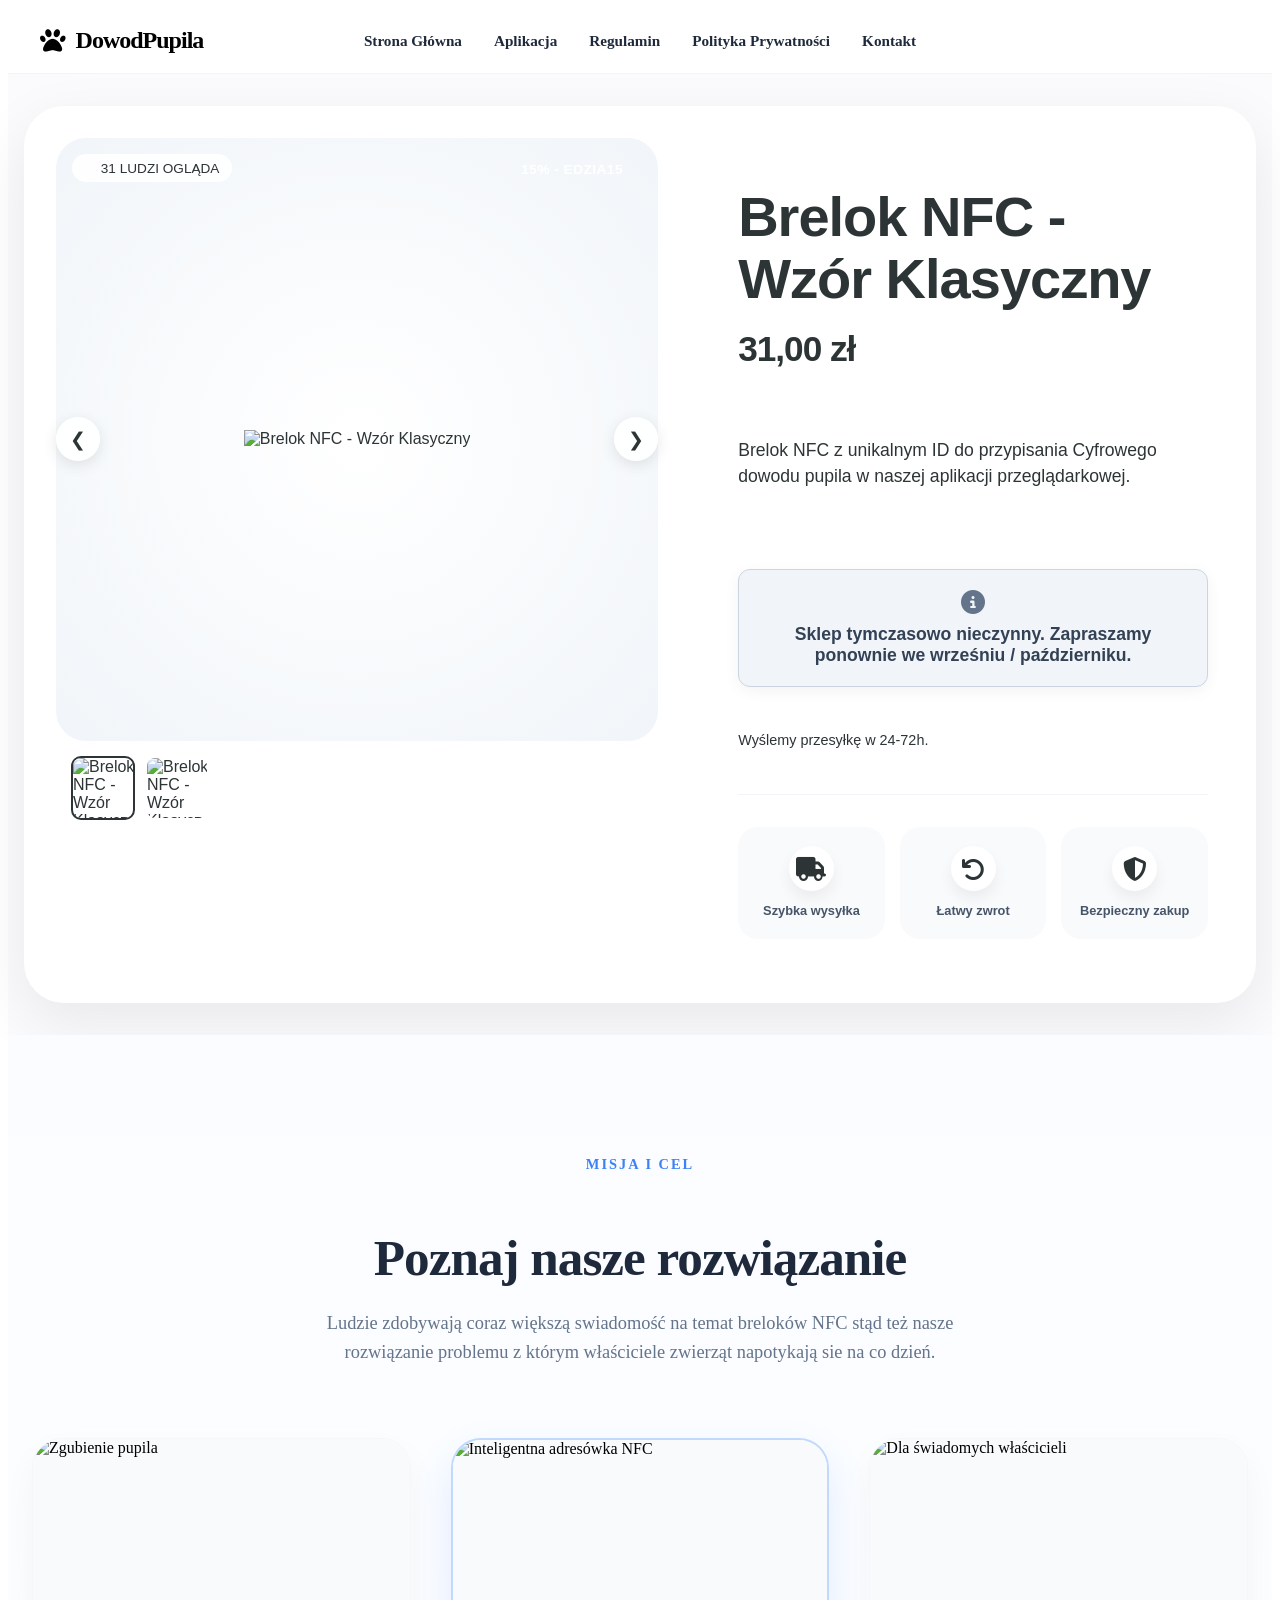
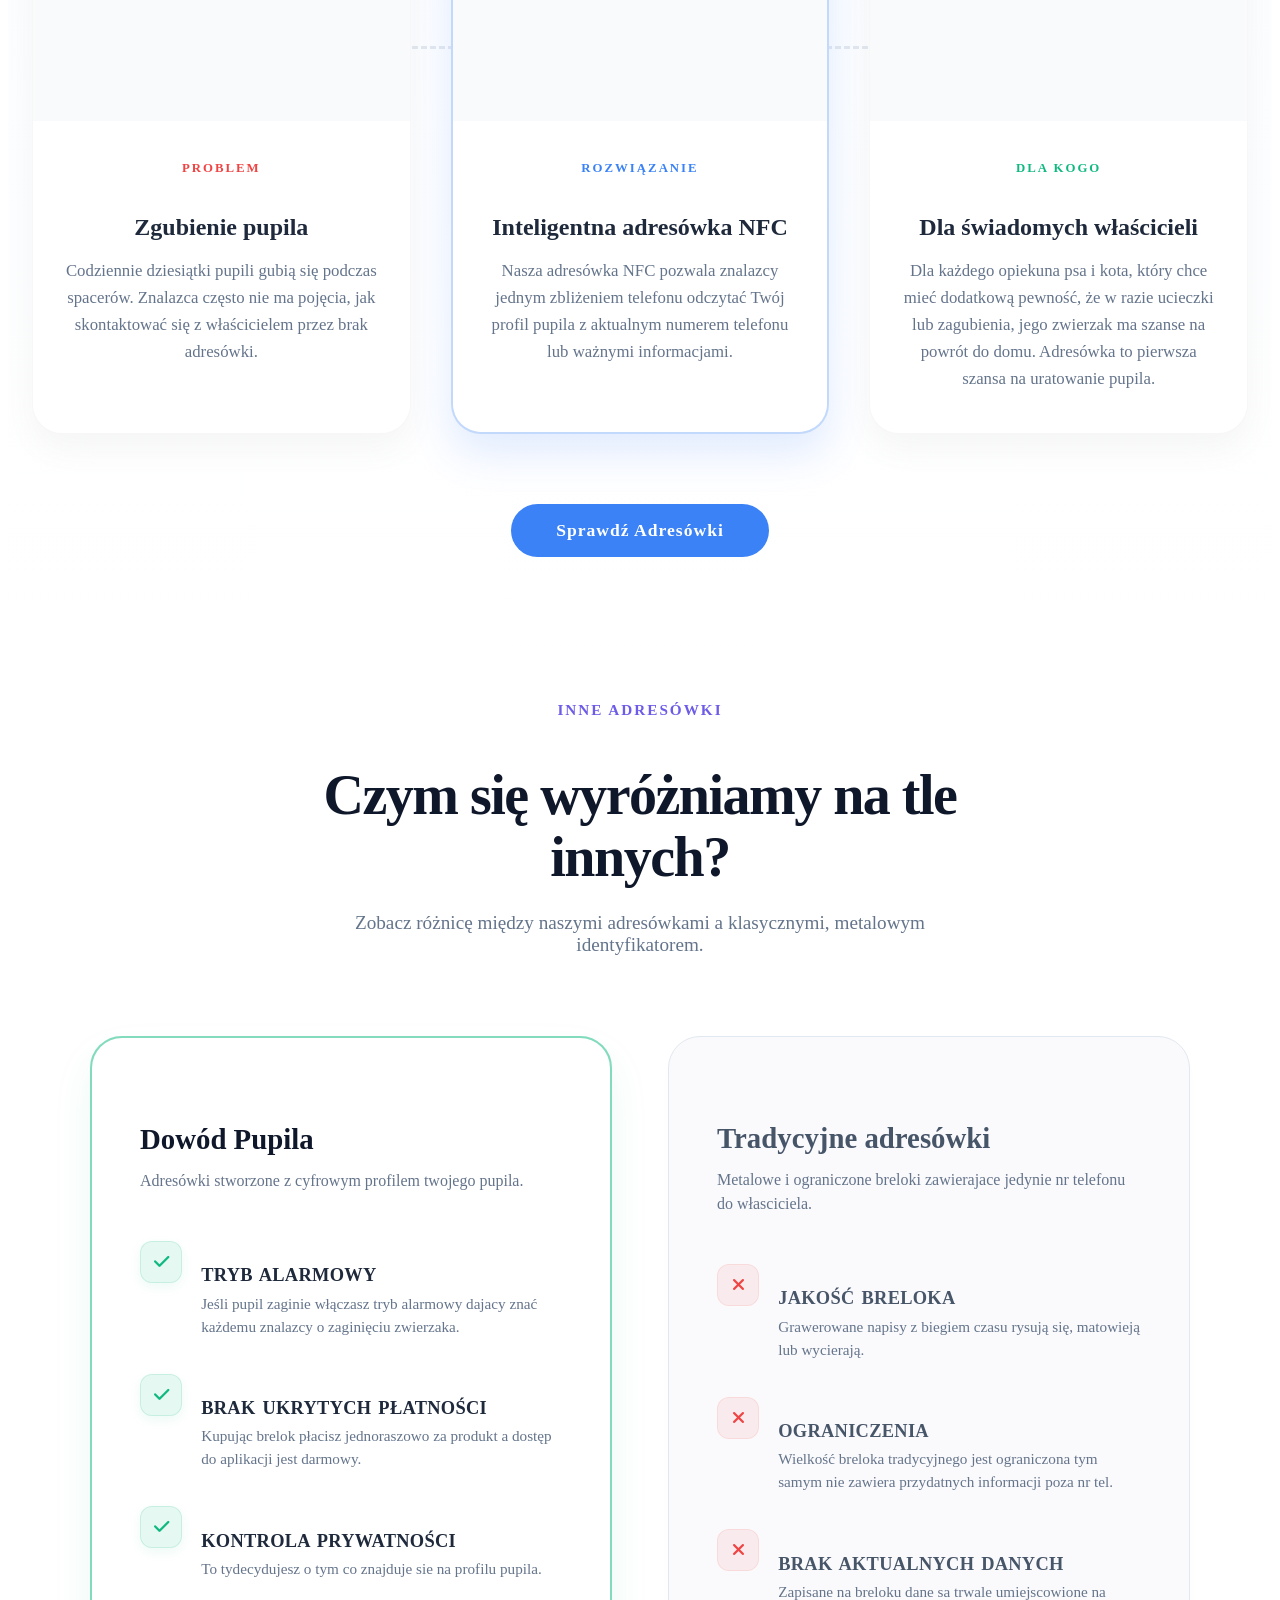
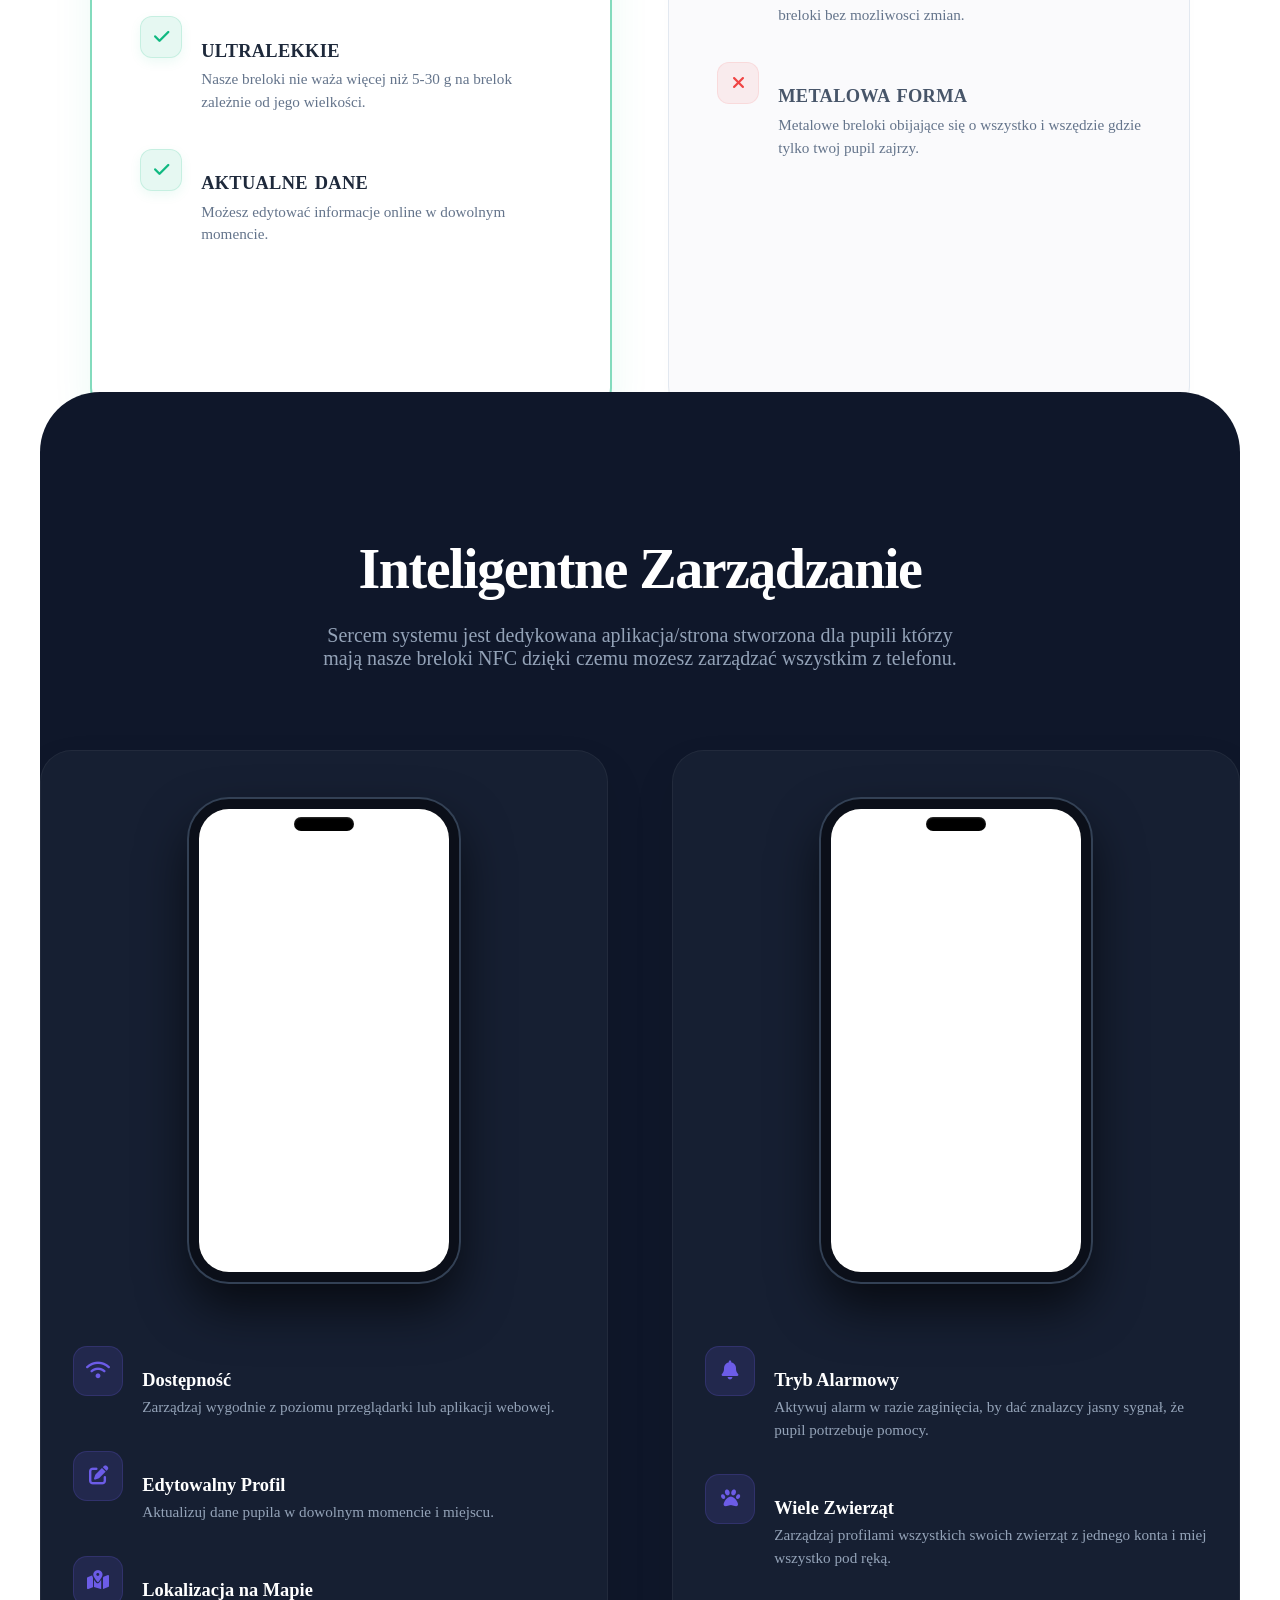
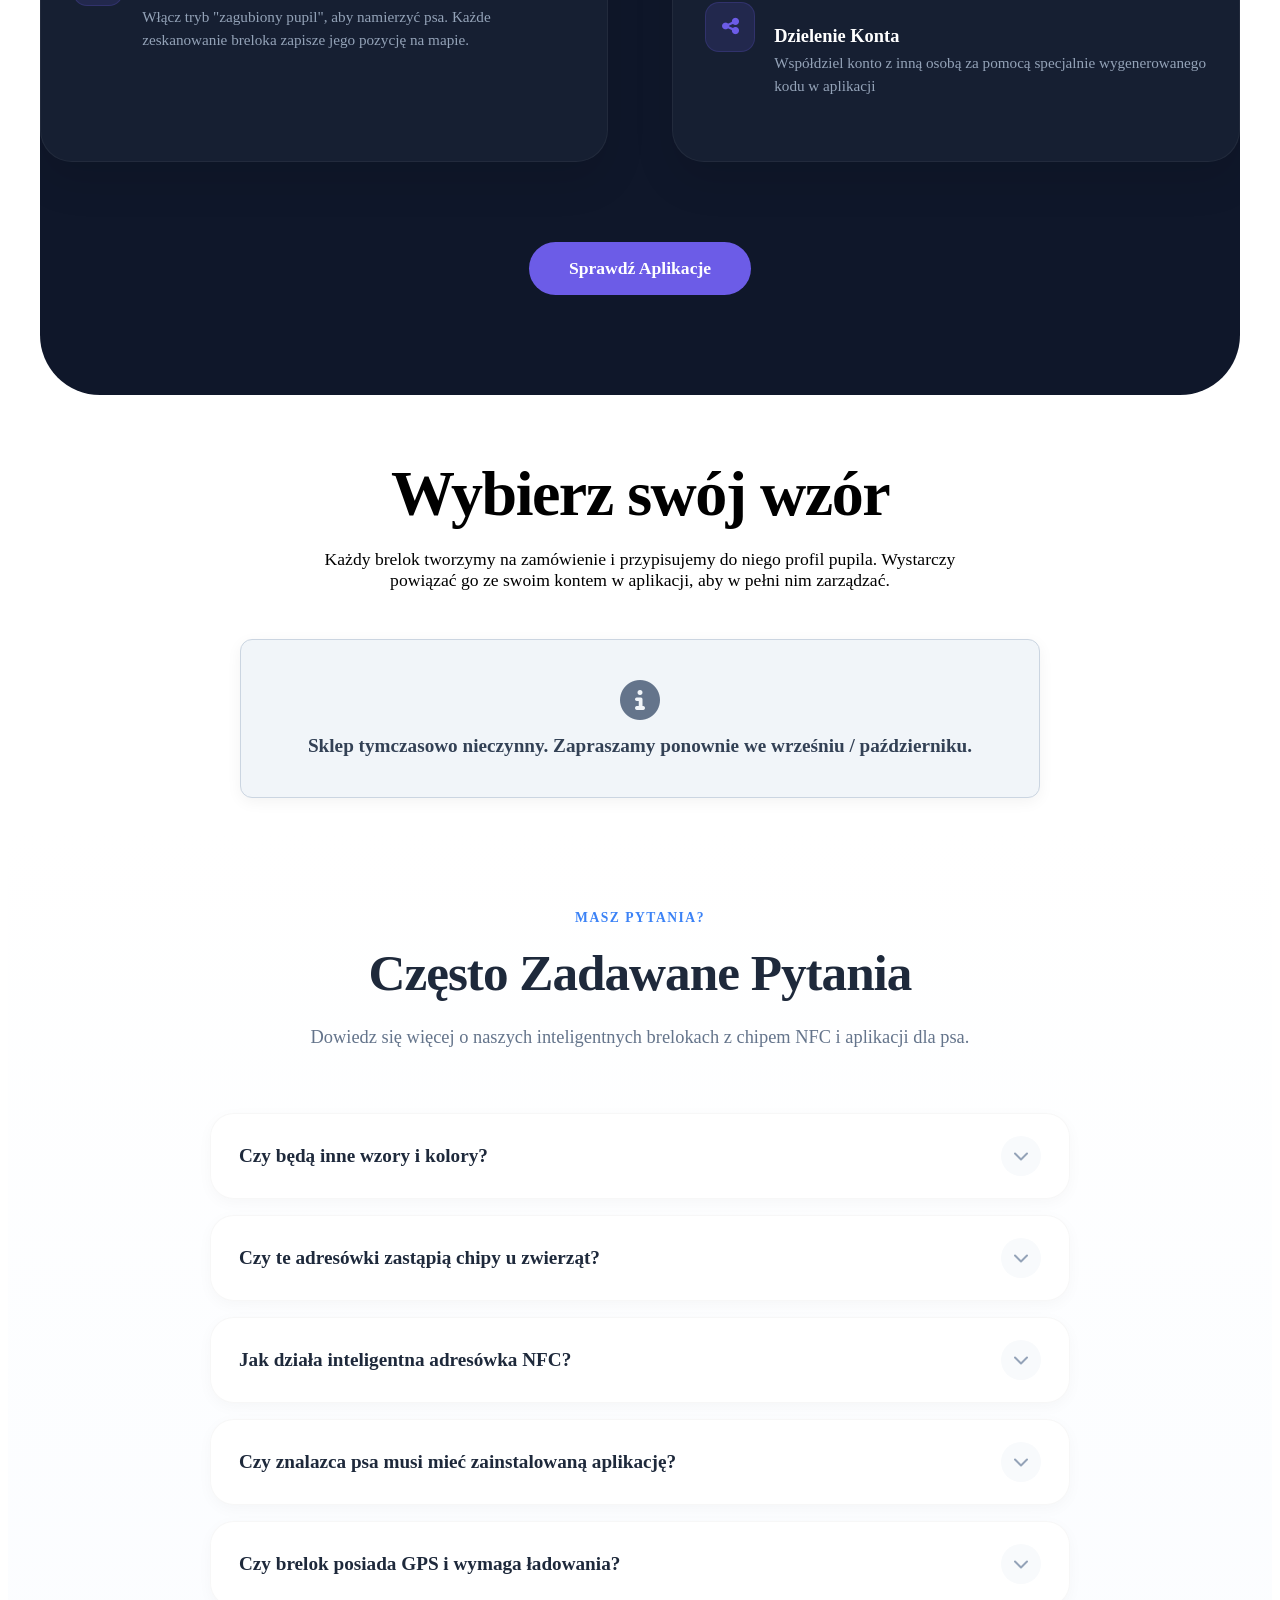
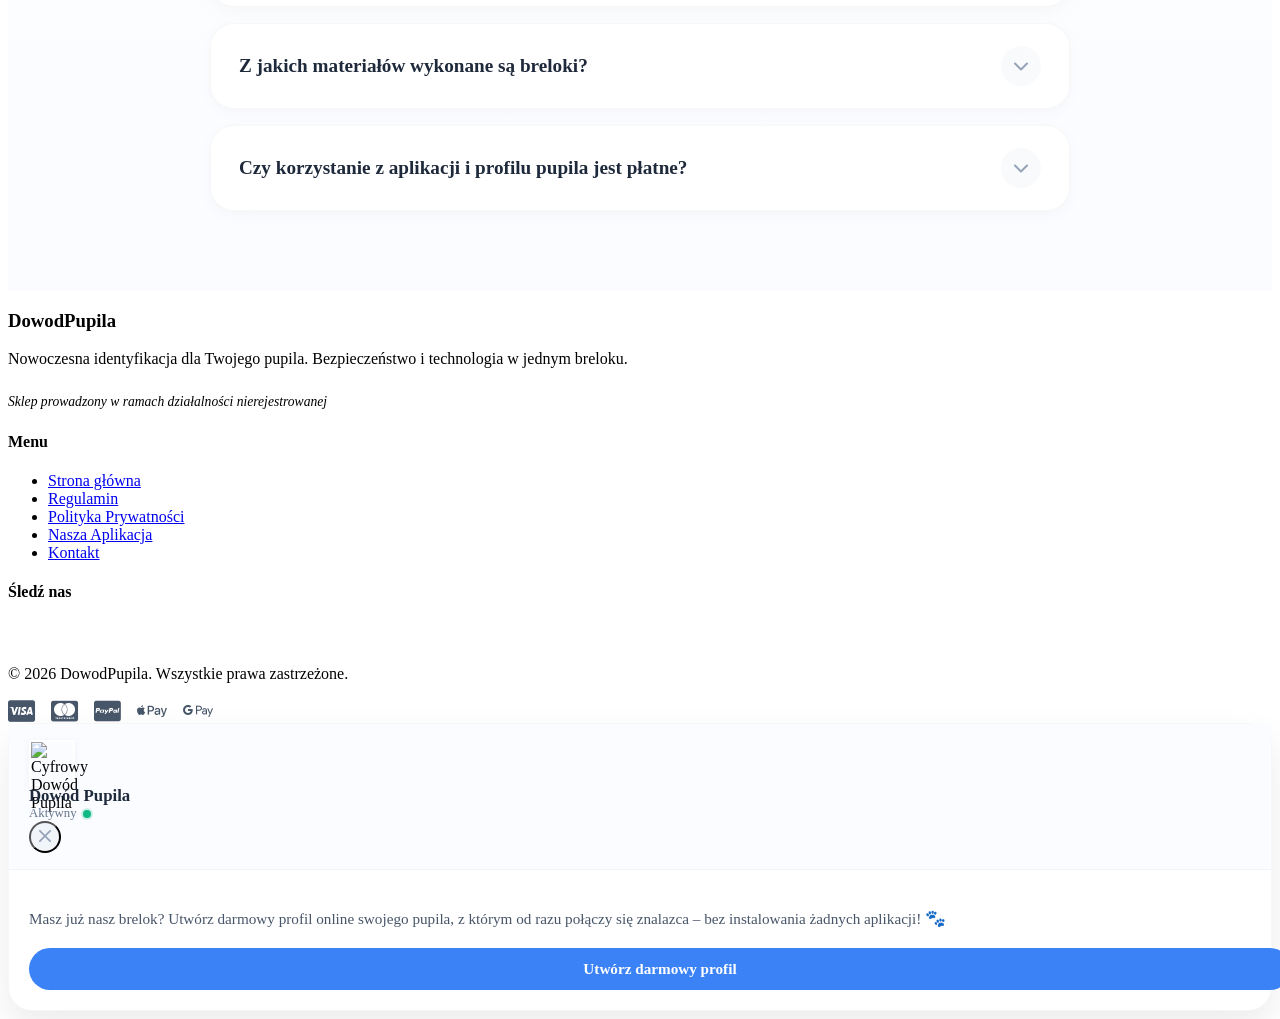
==== index.html @ c5ef9045 "Add files via upload" ====
<!DOCTYPE html><html lang="pl"><head>
  <meta name="google-site-verification" content="Nue-fjJjQouyJOhIjv06wYJfDKJEzt-l1JBw5HFDBSI">
	<!-- Added by AVADA SEO Suite -->
	<!-- meta basic type product -->

	<!-- /Added by AVADA SEO Suite -->
    <meta charset="utf-8">
    <meta name="viewport" content="width=device-width,initial-scale=1">
    <script>window.performance && window.performance.mark && window.performance.mark('shopify.content_for_header.start');</script><meta id="shopify-digital-wallet" name="shopify-digital-wallet" content="/105600909644/digital_wallets/dialog">
<meta name="shopify-checkout-api-token" content="5b12102e76914fa2c7943f6a5d0edcfa">
<script async="async" src="/checkouts/internal/preloads.js?locale=pl-PL"></script>
<link rel="preconnect" href="https://shop.app" crossorigin="anonymous">
<script async="async" src="https://shop.app/checkouts/internal/preloads.js?locale=pl-PL&amp;shop_id=105600909644" crossorigin="anonymous"></script>
<script id="apple-pay-shop-capabilities" type="application/json">{"shopId":105600909644,"countryCode":"PL","currencyCode":"PLN","merchantCapabilities":["supports3DS"],"merchantId":"gid:\/\/shopify\/Shop\/105600909644","merchantName":"dowodpupila","requiredBillingContactFields":["postalAddress","email"],"requiredShippingContactFields":["postalAddress","email"],"shippingType":"shipping","supportedNetworks":["visa","masterCard","amex"],"total":{"type":"pending","label":"dowodpupila","amount":"1.00"},"shopifyPaymentsEnabled":true,"supportsSubscriptions":true}</script>

<script>var Shopify = Shopify || {};
Shopify.shop = "06jdqj-s3.myshopify.com";
Shopify.locale = "pl";
Shopify.currency = {"active":"PLN","rate":"1.0"};
Shopify.country = "PL";
Shopify.theme = {"name":"Udoskonalona wersja strony dowod pupila","id":199791247692,"schema_name":"Cyfrowy Dowod Pupila","schema_version":"1.0.0","theme_store_id":null,"role":"main"};
Shopify.theme.handle = "null";
Shopify.theme.style = {"id":null,"handle":null};
Shopify.cdnHost = "dowodpupila.pl/cdn";
Shopify.routes = Shopify.routes || {};
Shopify.routes.root = "/";
Shopify.shopJsCdnBaseUrl = "https://cdn.shopify.com/shopifycloud/shop-js";
Shopify.SignInWithShop = Shopify.SignInWithShop || {};
Shopify.SignInWithShop.User = Shopify.SignInWithShop.User || {};
Shopify.SignInWithShop.User.recognized = false;</script>
<script type="module">!function(o){(o.Shopify=o.Shopify||{}).modules=!0}(window);</script>
<script>!function(o){function n(){var o=[];function n(){o.push(Array.prototype.slice.apply(arguments))}return n.q=o,n}var t=o.Shopify=o.Shopify||{};t.loadFeatures=n(),t.autoloadFeatures=n()}(window);</script>
<script>
  window.ShopifyPay = window.ShopifyPay || {};
  window.ShopifyPay.apiHost = "shop.app\/pay";
  window.ShopifyPay.redirectState = null;
</script>
<script>
  window.Shopify = window.Shopify || {};
  window.Shopify.SignInWithShop = window.Shopify.SignInWithShop || {};
  window.Shopify.SignInWithShop.assetMetrics = { sampleRate: 0.01 };
  window.Shopify.SignInWithShop.eligible = true;
</script>
<script id="shop-js-analytics" type="application/json">{"pageType":"index"}</script>
<script defer="defer" async="" type="module" src="//dowodpupila.pl/cdn/shopifycloud/shop-js/modules/v2/loader.init-shop-cart-sync.pl.esm.js"></script>
<script type="module">
  await import("//dowodpupila.pl/cdn/shopifycloud/shop-js/modules/v2/loader.init-shop-cart-sync.pl.esm.js");

  window.Shopify.SignInWithShop?.initShopCartSync?.({"fedCMEnabled":true,"windoidEnabled":true,"transferSessionEnabled":true});

</script>
<script>
  window.Shopify = window.Shopify || {};
  if (!window.Shopify.featureAssets) window.Shopify.featureAssets = {};
  window.Shopify.featureAssets['shop-js'] = {"shop-toast-manager":["modules/v2/loader.shop-toast-manager.pl.esm.js"],"shop-button":["modules/v2/loader.shop-button.pl.esm.js"],"shop-cash-offers":["modules/v2/loader.shop-cash-offers.pl.esm.js"],"listener":["modules/v2/loader.listener.pl.esm.js"],"shop-login-button":["modules/v2/loader.shop-login-button.pl.esm.js"],"init-windoid":["modules/v2/loader.init-windoid.pl.esm.js"],"avatar":["modules/v2/loader.avatar.pl.esm.js"],"init-fed-cm":["modules/v2/loader.init-fed-cm.pl.esm.js"],"init-shop-user-recognition":["modules/v2/loader.init-shop-user-recognition.pl.esm.js"],"checkout-modal":["modules/v2/loader.checkout-modal.pl.esm.js"],"init-shop-cart-sync":["modules/v2/loader.init-shop-cart-sync.pl.esm.js"],"init-customer-accounts-sign-up":["modules/v2/loader.init-customer-accounts-sign-up.pl.esm.js"],"init-shop-email-lookup-coordinator":["modules/v2/loader.init-shop-email-lookup-coordinator.pl.esm.js"],"init-shop-for-new-customer-accounts":["modules/v2/loader.init-shop-for-new-customer-accounts.pl.esm.js"],"pay-button":["modules/v2/loader.pay-button.pl.esm.js"],"shop-cart-sync":["modules/v2/loader.shop-cart-sync.pl.esm.js"],"shop-login":["modules/v2/loader.shop-login.pl.esm.js"],"shop-user-recognition":["modules/v2/loader.shop-user-recognition.pl.esm.js"],"shop-follow-button":["modules/v2/loader.shop-follow-button.pl.esm.js"],"init-customer-accounts":["modules/v2/loader.init-customer-accounts.pl.esm.js"],"lead-capture":["modules/v2/loader.lead-capture.pl.esm.js"],"payment-terms":["modules/v2/loader.payment-terms.pl.esm.js"]};
</script>
<script id="__st">var __st={"a":105600909644,"offset":7200,"reqid":"e6fe421f-0acb-46e4-a9db-06df8a72a9a7-1781499394","pageurl":"dowodpupila.pl\/","u":"9db67dc759dc","p":"home"};</script>
<script>window.ShopifyPaypalV4VisibilityTracking = true;</script>
<script id="captcha-bootstrap">!function(){'use strict';const t='contact',e='account',n='new_comment',o=[[t,t],['blogs',n],['comments',n],[t,'customer']],c=[[e,'customer_login'],[e,'guest_login'],[e,'recover_customer_password'],[e,'create_customer']],r=t=>t.map((([t,e])=>`form[action*='/${t}']:not([data-nocaptcha='true']) input[name='form_type'][value='${e}']`)).join(','),a=t=>()=>t?[...document.querySelectorAll(t)].map((t=>t.form)):[];function s(){const t=[...o],e=r(t);return a(e)}const i='password',u='form_key',d=['recaptcha-v3-token','g-recaptcha-response','h-captcha-response',i],f=()=>{try{return window.sessionStorage}catch{return}},m='__shopify_v',_=t=>t.elements[u];function p(t,e,n=!1){try{const o=window.sessionStorage,c=JSON.parse(o.getItem(e)),{data:r}=function(t){const{data:e,action:n}=t;return t[m]||n?{data:e,action:n}:{data:t,action:n}}(c);for(const[e,n]of Object.entries(r))t.elements[e]&&(t.elements[e].value=n);n&&o.removeItem(e)}catch(o){console.error('form repopulation failed',{error:o})}}const l='form_type',E='cptcha';function T(t){t.dataset[E]=!0}const w=window,h=w.document,L='Shopify',v='ce_forms',y='captcha';let A=!1;((t,e)=>{const n=(g='f06e6c50-85a8-45c8-87d0-21a2b65856fe',I='https://cdn.shopify.com/shopifycloud/storefront-forms-hcaptcha/ce_storefront_forms_captcha_hcaptcha.v1.5.2.iife.js',D={infoText:'Chronione przez hCaptcha',privacyText:'Prywatność',termsText:'Warunki'},(t,e,n)=>{const o=w[L][v],c=o.bindForm;if(c)return c(t,g,e,D).then(n);var r;o.q.push([[t,g,e,D],n]),r=I,A||(h.body.append(Object.assign(h.createElement('script'),{id:'captcha-provider',async:!0,src:r})),A=!0)});var g,I,D;w[L]=w[L]||{},w[L][v]=w[L][v]||{},w[L][v].q=[],w[L][y]=w[L][y]||{},w[L][y].protect=function(t,e){n(t,void 0,e),T(t)},Object.freeze(w[L][y]),function(t,e,n,w,h,L){const[v,y,A,g]=function(t,e,n){const i=e?o:[],u=t?c:[],d=[...i,...u],f=r(d),m=r(i),_=r(d.filter((([t,e])=>n.includes(e))));return[a(f),a(m),a(_),s()]}(w,h,L),I=t=>{const e=t.target;return e instanceof HTMLFormElement?e:e&&e.form},D=t=>v().includes(t);t.addEventListener('submit',(t=>{const e=I(t);if(!e)return;const n=D(e)&&!e.dataset.hcaptchaBound&&!e.dataset.recaptchaBound,o=_(e),c=g().includes(e)&&(!o||!o.value);(n||c)&&t.preventDefault(),c&&!n&&(function(t){try{if(!f())return;!function(t){const e=f();if(!e)return;const n=_(t);if(!n)return;const o=n.value;o&&e.removeItem(o)}(t);const e=Array.from(Array(32),(()=>Math.random().toString(36)[2])).join('');!function(t,e){_(t)||t.append(Object.assign(document.createElement('input'),{type:'hidden',name:u})),t.elements[u].value=e}(t,e),function(t,e){const n=f();if(!n)return;const o=[...t.querySelectorAll(`input[type='${i}']`)].map((({name:t})=>t)),c=[...d,...o],r={};for(const[a,s]of new FormData(t).entries())c.includes(a)||(r[a]=s);n.setItem(e,JSON.stringify({[m]:1,action:t.action,data:r}))}(t,e)}catch(e){console.error('failed to persist form',e)}}(e),e.submit())}));const S=(t,e)=>{t&&!t.dataset[E]&&(n(t,e.some((e=>e===t))),T(t))};for(const o of['focusin','change'])t.addEventListener(o,(t=>{const e=I(t);D(e)&&S(e,y())}));const B=e.get('form_key'),M=e.get(l),P=B&&M;t.addEventListener('DOMContentLoaded',(()=>{const t=y();if(P)for(const e of t)e.elements[l].value===M&&p(e,B);[...new Set([...A(),...v().filter((t=>'true'===t.dataset.shopifyCaptcha))])].forEach((e=>S(e,t)))}))}(h,new URLSearchParams(w.location.search),n,t,e,['guest_login'])})(!0,!0)}();</script>
<script integrity="sha256-JjoPp5ZfB1sSAs5SQaol1x1GgvveM+BgmRzyDexInEQ=" data-source-attribution="shopify.loadfeatures" defer="defer" src="//dowodpupila.pl/cdn/shopifycloud/storefront/assets/storefront/load_feature-1bd60354.js" crossorigin="anonymous"></script>
<script crossorigin="anonymous" defer="defer" src="//dowodpupila.pl/cdn/shopifycloud/storefront/assets/shopify_pay/storefront-bf1cdb70.js?v=20250812"></script>

<script data-source-attribution="shopify.dynamic_checkout.dynamic.init">var Shopify=Shopify||{};Shopify.PaymentButton=Shopify.PaymentButton||{isStorefrontPortableWallets:!0,init:function(){window.Shopify.PaymentButton.init=function(){};var t=document.createElement("script");t.src="https://dowodpupila.pl/cdn/shopifycloud/portable-wallets/latest/portable-wallets.pl.js",t.type="module",document.head.appendChild(t)}};
</script>
<script data-source-attribution="shopify.dynamic_checkout.buyer_consent">
  function portableWalletsHideBuyerConsent(e){var t=document.getElementById("shopify-buyer-consent"),n=document.getElementById("shopify-subscription-policy-button");t&&n&&(t.classList.add("hidden"),t.setAttribute("aria-hidden","true"),n.removeEventListener("click",e))}function portableWalletsShowBuyerConsent(e){var t=document.getElementById("shopify-buyer-consent"),n=document.getElementById("shopify-subscription-policy-button");t&&n&&(t.classList.remove("hidden"),t.removeAttribute("aria-hidden"),n.addEventListener("click",e))}window.Shopify?.PaymentButton&&(window.Shopify.PaymentButton.hideBuyerConsent=portableWalletsHideBuyerConsent,window.Shopify.PaymentButton.showBuyerConsent=portableWalletsShowBuyerConsent);
</script>
<script data-source-attribution="shopify.dynamic_checkout.cart.bootstrap">document.addEventListener("DOMContentLoaded",(function(){function t(){return document.querySelector("shopify-accelerated-checkout-cart, shopify-accelerated-checkout")}if(t())Shopify.PaymentButton.init();else{new MutationObserver((function(e,n){t()&&(Shopify.PaymentButton.init(),n.disconnect())})).observe(document.body,{childList:!0,subtree:!0})}}));
</script>
<script id="scb4127" type="text/javascript" async="" src="https://dowodpupila.pl/cdn/shopifycloud/privacy-banner/storefront-banner.js"></script><link id="shopify-accelerated-checkout-styles" rel="stylesheet" media="screen" href="https://dowodpupila.pl/cdn/shopifycloud/portable-wallets/latest/accelerated-checkout-backwards-compat.css" crossorigin="anonymous">
<style id="shopify-accelerated-checkout-cart">
        #shopify-buyer-consent {
  margin-top: 1em;
  display: inline-block;
  width: 100%;
}

#shopify-buyer-consent.hidden {
  display: none;
}

#shopify-subscription-policy-button {
  background: none;
  border: none;
  padding: 0;
  text-decoration: underline;
  font-size: inherit;
  cursor: pointer;
}

#shopify-subscription-policy-button::before {
  box-shadow: none;
}

      </style>

<script id="shopify-cfh-end">window.performance && window.performance.mark && window.performance.mark('shopify.content_for_header.end');</script>
    <link href="assets/theme.css" rel="stylesheet" type="text/css" media="all">
    <link rel="stylesheet" href="https://cdnjs.cloudflare.com/ajax/libs/font-awesome/6.4.0/css/all.min.css">
  <!-- BEGIN app block: shopify://apps/avada-seo-suite/blocks/avada-seo/15507c6e-1aa3-45d3-b698-7e175e033440 --><script>
  window.AVADA_SEO_ENABLED = true;
</script><!-- BEGIN app snippet: avada-broken-link-manager --><!-- END app snippet --><!-- BEGIN app snippet: avada-seo-site --><!-- END app snippet --><!-- BEGIN app snippet: avada-robot-onpage --><!-- Avada SEO Robot Onpage -->












<!-- END app snippet --><!-- BEGIN app snippet: avada-custom-css --> <!-- BEGIN Avada SEO custom CSS END -->


<!-- END Avada SEO custom CSS END -->
<!-- END app snippet --><!-- BEGIN app snippet: avada-homepage -->




  <script type="application/ld+json">
    {
      "@context": "https://schema.org",
      "@type": "Organization",
      "name": "dowodpupila",
      "description": "DowodPupila – Nowoczesne breloki NFC i adresówki z kodem QR dla Twojego psa. Zapewnij pupilowi najwyższe bezpieczeństwo dzięki inteligentnej identyfikacji. Zamów personalizowany identyfikator 3D i miej pewność, że Twój przyjaciel zawsze wróci do domu.",
      "image": "logo",
      "url": "https:\/\/dowodpupila.pl",
      "logo": "https:\/\/cdn.shopify.com\/s\/files\/1\/1056\/0090\/9644\/files\/logo.png?v=1778066592",
      "email": "dowodpupila@gmail.com","contactPoint": {
      "@type": "ContactPoint",
      "contactType": "Customer Support",
    
    "email": "dowodpupila@gmail.com"
    },
  
        "numberOfEmployees": {
          "@type": "QuantitativeValue",
          "value": 0
        },
      "sameAs": [
    
    ]
  }
  </script>

<!-- END app snippet --><!-- BEGIN app snippet: avada-frequently-asked-questions -->














<!-- END app snippet --><!-- BEGIN app snippet: avada-seo-preload --><script>
  const ignore = ["\/cart","\/account"];
  window.FPConfig = {
      delay: 0,
      ignoreKeywords: ignore || ['/cart', '/account/login', '/account/logout', '/account'],
      maxRPS: 3,
      hoverDelay: 50
  };
</script>




<!-- END app snippet --><!-- BEGIN app snippet: avada-seo-social-post --><!-- END app snippet -->
<!-- END app block --><link rel="canonical" href="https://dowodpupila.pl/">
<meta property="og:image" content="https://cdn.shopify.com/s/files/1/1056/0090/9644/files/logo.png?v=1778066592">
<meta property="og:image:secure_url" content="https://cdn.shopify.com/s/files/1/1056/0090/9644/files/logo.png?v=1778066592">
<meta property="og:image:width" content="1254">
<meta property="og:image:height" content="1254">
<link href="https://monorail-edge.shopifysvc.com" rel="dns-prefetch">
<script>(function(){if ("sendBeacon" in navigator && "performance" in window) {try {var session_token_from_headers = performance.getEntriesByType('navigation')[0].serverTiming.find(x => x.name == '_s').description;} catch {var session_token_from_headers = undefined;}var session_cookie_matches = document.cookie.match(/_shopify_s=([^;]*)/);var session_token_from_cookie = session_cookie_matches && session_cookie_matches.length === 2 ? session_cookie_matches[1] : "";var session_token = session_token_from_headers || session_token_from_cookie || "";function handle_abandonment_event(e) {var entries = performance.getEntries().filter(function(entry) {return /monorail-edge.shopifysvc.com/.test(entry.name);});if (!window.abandonment_tracked && entries.length === 0) {window.abandonment_tracked = true;var currentMs = Date.now();var navigation_start = performance.timing.navigationStart;var payload = {shop_id: 105600909644,url: window.location.href,navigation_start,duration: currentMs - navigation_start,session_token,page_type: "index"};window.navigator.sendBeacon("https://monorail-edge.shopifysvc.com/v1/produce", JSON.stringify({schema_id: "online_store_buyer_site_abandonment/1.1",payload: payload,metadata: {event_created_at_ms: currentMs,event_sent_at_ms: currentMs}}));}}window.addEventListener('pagehide', handle_abandonment_event);}}());</script>
<script>
  window.__TREKKIE_SHIM_QUEUE = window.__TREKKIE_SHIM_QUEUE || [];
</script>
<script id="web-pixels-manager-setup">(function(){var wpmLoader=function(){"use strict";return function(e,d,r,n){var o=arguments.length>4&&void 0!==arguments[4]?arguments[4]:{};if(!Boolean(null==(i=null==(a=window.Shopify)?void 0:a.analytics)?void 0:i.replayQueue)){var a,i;window.Shopify=window.Shopify||{};var t=window.Shopify;t.analytics=t.analytics||{};var s=t.analytics;s.replayQueue=[],s.publish=function(e,d,r){return s.replayQueue.push([e,d,r]),!0};try{self.performance.mark("wpm:start")}catch(e){}var l,u,c,m,p,f,h,g,y,w,v,b,S,P=(u=(l={modern:/Edge?\/(1{2}[4-9]|1[2-9]\d|[2-9]\d{2}|\d{4,})\.\d+(\.\d+|)|Firefox\/(1{2}[4-9]|1[2-9]\d|[2-9]\d{2}|\d{4,})\.\d+(\.\d+|)|Chrom(ium|e)\/(9{2}|\d{3,})\.\d+(\.\d+|)|(Maci|X1{2}).+ Version\/(15\.\d+|(1[6-9]|[2-9]\d|\d{3,})\.\d+)([,.]\d+|)( \(\w+\)|)( Mobile\/\w+|) Safari\/|Chrome.+OPR\/(9{2}|\d{3,})\.\d+\.\d+|(CPU[ +]OS|iPhone[ +]OS|CPU[ +]iPhone|CPU IPhone OS|CPU iPad OS)[ +]+(15[._]\d+|(1[6-9]|[2-9]\d|\d{3,})[._]\d+)([._]\d+|)|Android:?[ /-](13[3-9]|1[4-9]\d|[2-9]\d{2}|\d{4,})(\.\d+|)(\.\d+|)|Android.+Firefox\/(13[5-9]|1[4-9]\d|[2-9]\d{2}|\d{4,})\.\d+(\.\d+|)|Android.+Chrom(ium|e)\/(13[3-9]|1[4-9]\d|[2-9]\d{2}|\d{4,})\.\d+(\.\d+|)|SamsungBrowser\/([2-9]\d|\d{3,})\.\d+/,legacy:/Edge?\/(1[6-9]|[2-9]\d|\d{3,})\.\d+(\.\d+|)|Firefox\/(5[4-9]|[6-9]\d|\d{3,})\.\d+(\.\d+|)|Chrom(ium|e)\/(5[1-9]|[6-9]\d|\d{3,})\.\d+(\.\d+|)([\d.]+$|.*Safari\/(?![\d.]+ Edge\/[\d.]+$))|(Maci|X1{2}).+ Version\/(10\.\d+|(1[1-9]|[2-9]\d|\d{3,})\.\d+)([,.]\d+|)( \(\w+\)|)( Mobile\/\w+|) Safari\/|Chrome.+OPR\/(3[89]|[4-9]\d|\d{3,})\.\d+\.\d+|(CPU[ +]OS|iPhone[ +]OS|CPU[ +]iPhone|CPU IPhone OS|CPU iPad OS)[ +]+(10[._]\d+|(1[1-9]|[2-9]\d|\d{3,})[._]\d+)([._]\d+|)|Android:?[ /-](13[3-9]|1[4-9]\d|[2-9]\d{2}|\d{4,})(\.\d+|)(\.\d+|)|Mobile Safari.+OPR\/([89]\d|\d{3,})\.\d+\.\d+|Android.+Firefox\/(13[5-9]|1[4-9]\d|[2-9]\d{2}|\d{4,})\.\d+(\.\d+|)|Android.+Chrom(ium|e)\/(13[3-9]|1[4-9]\d|[2-9]\d{2}|\d{4,})\.\d+(\.\d+|)|Android.+(UC? ?Browser|UCWEB|U3)[ /]?(15\.([5-9]|\d{2,})|(1[6-9]|[2-9]\d|\d{3,})\.\d+)\.\d+|SamsungBrowser\/(5\.\d+|([6-9]|\d{2,})\.\d+)|Android.+MQ{2}Browser\/(14(\.(9|\d{2,})|)|(1[5-9]|[2-9]\d|\d{3,})(\.\d+|))(\.\d+|)|K[Aa][Ii]OS\/(3\.\d+|([4-9]|\d{2,})\.\d+)(\.\d+|)/}).modern,c=l.legacy,(m=navigator.userAgent).match(u)?"modern":m.match(c)?"legacy":"unknown"),C="modern"===P?"modern":"legacy",_=(null!=n?n:{modern:"",legacy:""})[C],O=[(p={baseUrl:d,hashVersion:r,buildTarget:C}).baseUrl,"/wpm","/b",p.hashVersion,"modern"===p.buildTarget?"m":"l",".js"].join(""),U=(f={version:r,bundleTarget:P,surface:e.surface,pageUrl:self.location.href,monorailEndpoint:e.monorailEndpoint},h=f.version,g=f.bundleTarget,y=f.surface,w=f.pageUrl,v=f.monorailEndpoint,{emit:function(e){var d=e.status,r=e.errorMsg,n=(new Date).getTime(),o=JSON.stringify({metadata:{event_sent_at_ms:n},events:[{schema_id:"web_pixels_manager_load/3.1",payload:{version:h,bundle_target:g,page_url:w,status:d,surface:y,error_msg:r},metadata:{event_created_at_ms:n}}]});if(!v)return console&&console.warn&&console.warn("[Web Pixels Manager] No Monorail endpoint provided, skipping logging."),!1;try{return self.navigator.sendBeacon.bind(self.navigator)(v,o)}catch(e){}var a=new XMLHttpRequest;try{return a.open("POST",v,!0),a.setRequestHeader("Content-Type","text/plain"),a.send(o),!0}catch(e){return console&&console.warn&&console.warn("[Web Pixels Manager] Got an unhandled error while logging to Monorail."),!1}}});try{o.browserTarget=P,function(e){var d=e.src,r=e.async,n=void 0===r||r,o=e.onload,a=e.onerror,i=e.sri,t=e.scriptDataAttributes,s=void 0===t?{}:t,l=document.createElement("script"),u=document.querySelector("head"),c=document.querySelector("body");if(l.async=n,l.src=d,i&&(l.integrity=i,l.crossOrigin="anonymous"),s)for(var m in s)if(Object.prototype.hasOwnProperty.call(s,m))try{l.dataset[m]=s[m]}catch(e){}if(o&&l.addEventListener("load",o),a&&l.addEventListener("error",a),u)u.appendChild(l);else{if(!c)throw new Error("Did not find a head or body element to append the script");c.appendChild(l)}}({src:O,async:!0,onload:function(){if(!function(){var e,d;return Boolean(null==(d=null==(e=window.Shopify)?void 0:e.analytics)?void 0:d.initialized)}()){var d=window.webPixelsManager.init(e)||void 0;if(d){var r=window.Shopify.analytics;r.replayQueue.forEach(function(e){var r=e[0],n=e[1],o=e[2];d.publishCustomEvent(r,n,o)}),r.replayQueue=[],r.publish=d.publishCustomEvent,r.visitor=d.visitor,r.initialized=!0}}},onerror:function(){return U.emit({status:"failed",errorMsg:"".concat(O," has failed to load")})},sri:(b=_,S=/^sha384-[A-Za-z0-9+/=]+$/,"string"==typeof b&&S.test(b)?_:""),scriptDataAttributes:o}),U.emit({status:"loading"})}catch(e){U.emit({status:"failed",errorMsg:(null==e?void 0:e.message)||"Unknown error"})}}}}();wpmLoader({shopId: 105600909644,storefrontBaseUrl: "https://dowodpupila.pl",extensionsBaseUrl: "https://extensions.shopifycdn.com/cdn/shopifycloud/web-pixels-manager",monorailEndpoint: "https://monorail-edge.shopifysvc.com/unstable/produce_batch",surface: "storefront-renderer",enabledBetaFlags: ["d5bdd5d0","f36ec97b","2b8f910e"],webPixelsConfigList: [{"id":"shopify-app-pixel","configuration":"{}","eventPayloadVersion":"v1","runtimeContext":"STRICT","scriptVersion":"0460","apiClientId":"shopify-pixel","type":"APP","privacyPurposes":["ANALYTICS","MARKETING"]},{"id":"shopify-custom-pixel","eventPayloadVersion":"v1","runtimeContext":"LAX","scriptVersion":"0460","apiClientId":"shopify-pixel","type":"CUSTOM","privacyPurposes":["ANALYTICS","MARKETING"]}],isMerchantRequest: false,initData: {"shop":{"name":"dowodpupila","paymentSettings":{"currencyCode":"PLN"},"myshopifyDomain":"06jdqj-s3.myshopify.com","countryCode":"PL","storefrontUrl":"https:\/\/dowodpupila.pl"},"customer":null,"cart":null,"checkout":null,"productVariants":[],"products":[{"id":"15740708356428","handle":"brelok-nfc-wzor-klasyczny","title":"","vendor":"","type":null,"untranslatedTitle":null,"url":null,"remoteShopId":null,"variants":[{"id":"57468960276812","price":{"amount":0.0,"currencyCode":"PLN"},"image":null,"sku":null,"title":null,"untranslatedTitle":null}]},{"id":"15747322085708","handle":"brelok-nfc-wzor-z-pazurem-1-2-brelok-50","title":"","vendor":"","type":null,"untranslatedTitle":null,"url":null,"remoteShopId":null,"variants":[{"id":"57491065307468","price":{"amount":0.0,"currencyCode":"PLN"},"image":null,"sku":null,"title":null,"untranslatedTitle":null}]},{"id":"15747298165068","handle":"brelok-nfc-wzor-z-pazurem-kopia","title":"","vendor":"","type":null,"untranslatedTitle":null,"url":null,"remoteShopId":null,"variants":[{"id":"57491004784972","price":{"amount":0.0,"currencyCode":"PLN"},"image":null,"sku":null,"title":null,"untranslatedTitle":null}]},{"id":"15740709241164","handle":"brelok-nfc-wzor-z-pazurem","title":"","vendor":"","type":null,"untranslatedTitle":null,"url":null,"remoteShopId":null,"variants":[{"id":"57468962046284","price":{"amount":0.0,"currencyCode":"PLN"},"image":null,"sku":null,"title":null,"untranslatedTitle":null}]}],"purchasingCompany":null,"page":{"pageType":"home","resourceId":null}},},"https://dowodpupila.pl/cdn","032da393w19368061p0cc732e2m671615c3",{"modern":"","legacy":""},{"trekkieShim":true,"apiClientId":"580111","pageType":"home","shopId":"105600909644","storefrontBaseUrl":"https:\/\/dowodpupila.pl","extensionBaseUrl":"https:\/\/extensions.shopifycdn.com\/cdn\/shopifycloud\/web-pixels-manager","surface":"storefront-renderer","enabledBetaFlags":"[\"d5bdd5d0\", \"f36ec97b\", \"2b8f910e\"]","isMerchantRequest":"false","hashVersion":"032da393w19368061p0cc732e2m671615c3","publish":"custom","events":"[[\"page_viewed\",{}]]"});})();</script><script>
  window.ShopifyAnalytics = window.ShopifyAnalytics || {};
  window.ShopifyAnalytics.meta = window.ShopifyAnalytics.meta || {};
  window.ShopifyAnalytics.meta.currency = 'PLN';
  var meta = {"page":{"pageType":"home","requestId":"e6fe421f-0acb-46e4-a9db-06df8a72a9a7-1781499394"}};
  for (var attr in meta) {
    window.ShopifyAnalytics.meta[attr] = meta[attr];
  }
</script>
<script class="analytics">
  (function () {
    var customDocumentWrite = function(content) {
      var jquery = null;

      if (window.jQuery) {
        jquery = window.jQuery;
      } else if (window.Checkout && window.Checkout.$) {
        jquery = window.Checkout.$;
      }

      if (jquery) {
        jquery('body').append(content);
      }
    };

    var hasLoggedConversion = function(token) {
      if (token) {
        return document.cookie.indexOf('loggedConversion=' + token) !== -1;
      }
      return false;
    }

    var setCookieIfConversion = function(token) {
      if (token) {
        var twoMonthsFromNow = new Date(Date.now());
        twoMonthsFromNow.setMonth(twoMonthsFromNow.getMonth() + 2);

        document.cookie = 'loggedConversion=' + token + '; expires=' + twoMonthsFromNow;
      }
    }

    var trekkie = window.ShopifyAnalytics.lib = window.trekkie = window.trekkie || [];
    window.ShopifyAnalytics.lib.trekkie = window.trekkie;
    if (trekkie.integrations) {
      return;
    }
    trekkie.methods = [
      'identify',
      'page',
      'ready',
      'track',
      'trackForm',
      'trackLink'
    ];
    trekkie.factory = function(method) {
      return function() {
        var args = Array.prototype.slice.call(arguments);
        args.unshift(method);
        trekkie.push(args);
        if (window.__TREKKIE_SHIM_QUEUE && (method == 'track' || method == 'page')) {
          try {
            window.__TREKKIE_SHIM_QUEUE.push({
              from: 'trekkie-stub',
              method: method,
              args: args.slice(1)
            });
          } catch (e) {
            // no-op
          }
        }
        return trekkie;
      };
    };
    for (var i = 0; i < trekkie.methods.length; i++) {
      var key = trekkie.methods[i];
      trekkie[key] = trekkie.factory(key);
    }
    trekkie.load = function(config) {
      trekkie.config = config || {};
      trekkie.config.initialDocumentCookie = document.cookie;
      var first = document.getElementsByTagName('script')[0];
var script = document.createElement('script');
script.type = 'text/javascript';
script.onerror = function(e) {
  var scriptFallback = document.createElement('script');
  scriptFallback.type = 'text/javascript';
  scriptFallback.onerror = function(error) {
          var Monorail = {
      produce: function produce(monorailDomain, schemaId, payload) {
        var currentMs = new Date().getTime();
        var event = {
          schema_id: schemaId,
          payload: payload,
          metadata: {
            event_created_at_ms: currentMs,
            event_sent_at_ms: currentMs
          }
        };
        return Monorail.sendRequest("https://" + monorailDomain + "/v1/produce", JSON.stringify(event));
      },
      sendRequest: function sendRequest(endpointUrl, payload) {
        // Try the sendBeacon API
        if (window && window.navigator && typeof window.navigator.sendBeacon === 'function' && typeof window.Blob === 'function' && !Monorail.isIos12()) {
          var blobData = new window.Blob([payload], {
            type: 'text/plain'
          });

          if (window.navigator.sendBeacon(endpointUrl, blobData)) {
            return true;
          } // sendBeacon was not successful

        } // XHR beacon

        var xhr = new XMLHttpRequest();

        try {
          xhr.open('POST', endpointUrl);
          xhr.setRequestHeader('Content-Type', 'text/plain');
          xhr.send(payload);
        } catch (e) {
          console.log(e);
        }

        return false;
      },
      isIos12: function isIos12() {
        return window.navigator.userAgent.lastIndexOf('iPhone; CPU iPhone OS 12_') !== -1 || window.navigator.userAgent.lastIndexOf('iPad; CPU OS 12_') !== -1;
      }
    };
    Monorail.produce('monorail-edge.shopifysvc.com',
      'trekkie_storefront_load_errors/1.1',
      {shop_id: 105600909644,
      theme_id: 199791247692,
      app_name: "storefront",
      context_url: window.location.href,
      source_url: "//dowodpupila.pl/cdn/s/trekkie.storefront.370ef8ffef154dc56bb5a814fea4666724353464.min.js"});

  };
  scriptFallback.async = true;
  scriptFallback.src = '//dowodpupila.pl/cdn/s/trekkie.storefront.370ef8ffef154dc56bb5a814fea4666724353464.min.js';
  first.parentNode.insertBefore(scriptFallback, first);
};
script.async = true;
script.src = '//dowodpupila.pl/cdn/s/trekkie.storefront.370ef8ffef154dc56bb5a814fea4666724353464.min.js';
first.parentNode.insertBefore(script, first);

    };
    trekkie.load(
      {"Trekkie":{"appName":"storefront","development":false,"defaultAttributes":{"shopId":105600909644,"isMerchantRequest":null,"themeId":199791247692,"themeCityHash":"16132966987174495394","contentLanguage":"pl","currency":"PLN","eventMetadataId":"03e445a1-b58c-4299-8f4c-f4fa162c2c06"},"isServerSideCookieWritingEnabled":true,"monorailRegion":"shop_domain","enabledBetaFlags":["b5387b81","d5bdd5d0"]},"Session Attribution":{},"S2S":{"facebookCapiEnabled":false,"source":"trekkie-storefront-renderer","apiClientId":580111}}
    );

    var loaded = false;
    trekkie.ready(function() {
      if (loaded) return;
      loaded = true;

      window.ShopifyAnalytics.lib = window.trekkie;

      var originalDocumentWrite = document.write;
      document.write = customDocumentWrite;
      try { window.ShopifyAnalytics.merchantGoogleAnalytics.call(this); } catch(error) {};
      document.write = originalDocumentWrite;

      window.ShopifyAnalytics.lib.page(null,{"pageType":"home","requestId":"e6fe421f-0acb-46e4-a9db-06df8a72a9a7-1781499394","shopifyEmitted":true});

      var match = window.location.pathname.match(/checkouts\/(.+)\/(thank_you|post_purchase)/)
      var token = match? match[1]: undefined;
      if (!hasLoggedConversion(token)) {
        setCookieIfConversion(token);
        
      }
    });

    var eventsListenerScript = document.createElement('script');
    eventsListenerScript.async = true;
    eventsListenerScript.src = "//dowodpupila.pl/cdn/shopifycloud/storefront/assets/shop_events_listener-4e26a9ce.js";
    document.getElementsByTagName('head')[0].appendChild(eventsListenerScript);
})();</script>
<script defer="" src="https://dowodpupila.pl/cdn/shopifycloud/perf-kit/shopify-perf-kit-3.5.0.min.js" data-application="storefront-renderer" data-shop-id="105600909644" data-render-region="gcp-europe-west1" data-page-type="index" data-theme-instance-id="199791247692" data-theme-name="Cyfrowy Dowod Pupila" data-theme-version="1.0.0" data-monorail-region="shop_domain" data-resource-timing-sampling-rate="10" data-shs="true" data-shs-beacon="true" data-shs-export-with-fetch="true" data-shs-logs-sample-rate="1" data-shs-beacon-endpoint="https://dowodpupila.pl/api/collect"></script>
</head>
  <body>
    <div id="shopify-section-header" class="shopify-section"><header class="header-main" id="header-header">
    <div class="container header-inner">
        <!-- Logo -->
        <a href="index.html" class="header-logo">
            <i class="fas fa-paw logo-icon"></i>
            <span class="logo-text">DowodPupila</span>
        </a>

        <!-- Desktop Navigation -->
        <nav class="desktop-nav">
                <a href="index.html" class="nav-link">Strona Główna</a>
                <a href="https://app.dowodpupila.pl" target="_blank" class="nav-link">Aplikacja</a>
                <a href="regulamin.html" class="nav-link">Regulamin</a>
                <a href="polityka-prywatnosci.html" class="nav-link">Polityka Prywatności</a>
                <a href="contact.html" class="nav-link">Kontakt</a>
            
        </nav>

        <!-- Header Actions -->
        <div class="header-actions">
            

            <button type="button" id="mobile-toggle" class="mobile-burger" aria-label="Otwórz menu">
                <span></span>
                <span></span>
                <span></span>
            </button>
        </div>
    </div>
    
    <!-- PROMO MARQUEE -->
    

    <!-- MOBILE MENU OVERLAY -->
    <div class="mobile-menu-full-overlay" id="mobile-nav">
        <button type="button" id="mobile-close" class="m-close-btn">×</button>
        <div class="m-nav-content">
            <div class="m-nav-links">
                <a href="index.html" class="m-nav-item">Strona Główna</a>
                <a href="https://app.dowodpupila.pl" target="_blank" class="m-nav-item">Aplikacja</a>
                <a href="regulamin.html" class="m-nav-item">Regulamin</a>
                <a href="polityka-prywatnosci.html" class="m-nav-item">Polityka Prywatności</a>
                <a href="contact.html" class="m-nav-item">Kontakt</a>
            </div>
            <div class="m-nav-theme-box">
                <p class="m-theme-title">WYBIERZ SWÓJ KOLOR</p>
                <div class="m-theme-dots-wrap">
                    <div class="m-theme-dots-row">
                        <div class="m-theme-dot c-purple" data-theme="default"></div>
                        <div class="m-theme-dot c-orange" data-theme="orange"></div>
                        <div class="m-theme-dot c-blue" data-theme="blue"></div>
                        <div class="m-theme-dot c-green" data-theme="green"></div>
                    </div>
                    <div class="m-theme-dots-row">
                        <div class="m-theme-dot c-pink" data-theme="pink"></div>
                        <div class="m-theme-dot c-red" data-theme="red"></div>
                        <div class="m-theme-dot c-gray" data-theme="gray"></div>
                    </div>
                </div>
            </div>
        </div>
    </div>

    <!-- CART DRAWER (OFFICIAL SHOPIFY FORM) -->
    
    
</header>

<style>
#shopify-section-header, .shopify-section-group-header-group { position: sticky; top: 0; z-index: 1000; }
.header-main { position: sticky; top: 0; width: 100%; background: #fff; z-index: 1000; padding-top: 1.2rem; border-bottom: 1px solid #f1f5f9; }
.header-inner { display: flex; justify-content: space-between; align-items: center; max-width: 1200px; margin: 0 auto; padding: 0 1.5rem 1.2rem; }
.promo-marquee { width: 100%; background: var(--primary); color: #fff; overflow: hidden; padding: 0.4rem 0; font-size: 0.8rem; font-weight: 800; letter-spacing: 1px; display: flex; white-space: nowrap; }
.marquee-track { display: flex; animation: scroll-right 25s linear infinite; }
.marquee-track span { padding: 0 2rem; }
@keyframes scroll-right { 0% { transform: translateX(-50%); } 100% { transform: translateX(0); } }
.header-logo { display: flex; align-items: center; gap: 0.6rem; text-decoration: none; color: var(--primary); }
.logo-icon { font-size: 1.6rem; color: var(--primary); }
.logo-text { font-size: 1.5rem; font-weight: 900; letter-spacing: -1px; color: var(--primary); }
.desktop-nav { display: flex; gap: 2rem; position: absolute; left: 50%; transform: translateX(-50%); }
.nav-link { text-decoration: none; color: #1e293b; font-weight: 800; font-size: 0.95rem; }
.header-actions { display: flex; align-items: center; gap: 1.2rem; }
.cart-btn { background: none; border: none; cursor: pointer; position: relative; font-size: 1.5rem; color: #1e293b; }
.cart-badge { position: absolute; top: -5px; right: -8px; background: var(--primary); color: white; font-size: 0.6rem; font-weight: 800; width: 18px; height: 18px; border-radius: 50%; display: flex; align-items: center; justify-content: center; border: 2px solid white; }
.mobile-burger { display: none; flex-direction: column; gap: 6px; background: none; border: none; cursor: pointer; }
.mobile-burger span { width: 26px; height: 2px; background: #1e293b; }

.mobile-menu-full-overlay { position: fixed; top: 0; left: 0; bottom: 0; width: 100%; height: 100%; height: 100dvh; background: #fff; z-index: 3000; display: flex; flex-direction: column; padding: 2rem; opacity: 0; visibility: hidden; transform: translateX(100%); transition: all 0.5s cubic-bezier(0.16, 1, 0.3, 1); }
.mobile-menu-full-overlay.is-open { opacity: 1; visibility: visible; transform: translateX(0); }
.m-close-btn { position: absolute; top: 2rem; right: 2rem; font-size: 2.8rem; background: none; border: none; cursor: pointer; line-height: 1; }
.m-nav-content { flex: 1; display: flex; flex-direction: column; justify-content: center; align-items: center; gap: 3.5rem; text-align: center; }
.m-nav-links { display: flex; flex-direction: column; gap: 1.8rem; }
.m-nav-item { font-size: 1.8rem; font-weight: 900; color: #1e293b; text-decoration: none; }
.m-theme-title { font-size: 0.85rem; font-weight: 800; color: #94a3b8; margin-bottom: 1.2rem; }
.m-theme-dots-wrap { display: flex; flex-direction: column; gap: 1rem; }
.m-theme-dots-row { display: flex; gap: 1rem; justify-content: center; }
.m-theme-dot { width: 40px; height: 40px; border-radius: 50%; border: 3px solid #fff; box-shadow: 0 8px 15px rgba(0,0,0,0.06); cursor: pointer; transition: all 0.3s cubic-bezier(0.175, 0.885, 0.32, 1.275); }
.m-theme-dot.active { 
    transform: scale(1.15) rotate(10deg);
    box-shadow: 0 0 0 3px #ffffff, 0 0 0 5.5px currentColor !important;
    border-color: white !important;
}

.cart-side-drawer { position: fixed; top: 0; right: 0; bottom: 0; width: 100%; max-width: 400px; height: 100%; height: 100dvh; background: #fff; z-index: 3001; transform: translateX(100%); transition: transform 0.4s cubic-bezier(0.16, 1, 0.3, 1); display: flex; flex-direction: column; box-shadow: -10px 0 30px rgba(0,0,0,0.1); margin: 0; border: none; }
.cart-side-drawer.is-open { transform: translateX(0); }
.cart-backdrop { position: fixed; top: 0; left: 0; bottom: 0; width: 100%; height: 100%; height: 100dvh; background: rgba(0,0,0,0.4); z-index: 2999; display: none; }
.cart-backdrop.is-open { display: block; }
.cart-drawer-top { padding: 2rem 1.5rem; border-bottom: 1px solid #f1f5f9; display: flex; justify-content: space-between; align-items: center; }
.cart-x { background: none; border: none; font-size: 2rem; cursor: pointer; }
.cart-drawer-mid { flex: 1; overflow-y: auto; padding: 1.5rem; }
.c-item { display: flex; gap: 1rem; margin-bottom: 1.5rem; }
.c-item-img-box { width: 90px; height: 90px; background: #f8fafc; border-radius: 12px; padding: 5px; }
.c-item-img-box img { width: 100%; height: 100%; object-fit: contain; }
.c-qty { display: flex; align-items: center; gap: 1rem; margin-bottom: 0.8rem; }
.q-btn-ajax { width: 34px; height: 34px; border-radius: 50%; border: 1px solid #e2e8f0; background: #fff; cursor: pointer; font-size: 1.2rem; font-weight: 600; display: flex; align-items: center; justify-content: center; }
.c-remove-ajax { background: none; border: none; color: #ff7675; text-decoration: underline; font-weight: 800; cursor: pointer; font-size: 0.9rem; }
.cart-drawer-bot { background: #f8fafc; padding: 1.5rem; padding-bottom: calc(1.5rem + env(safe-area-inset-bottom, 0px)); }
.c-total { display: flex; justify-content: space-between; margin-bottom: 1.5rem; }
.c-checkout-btn { display: flex; width: 100%; padding: 1.1rem; background: var(--primary, #6c5ce7); color: #fff; border: none; font-weight: 800; border-radius: 100px; justify-content: center; cursor: pointer; font-size: 1rem; }

@media (max-width: 968px) { .desktop-nav { display: none; } .mobile-burger { display: flex; } }
.c-purple { background: #6c5ce7; color: #6c5ce7; } .c-orange { background: #ff7e67; color: #ff7e67; } .c-blue { background: #4facfe; color: #4facfe; } .c-green { background: #2bc06a; color: #2bc06a; } .c-pink { background: #ff758c; color: #ff758c; } .c-red { background: #ff4b2b; color: #ff4b2b; } .c-gray { background: #8793a0; color: #8793a0; }
</style>

<script>
document.addEventListener('DOMContentLoaded', function() {
    const mTog = document.getElementById('mobile-toggle'), mClos = document.getElementById('mobile-close'), mNav = document.getElementById('mobile-nav'),
          cTog = document.getElementById('cart-drawer-toggle'), cClos = document.getElementById('cart-drawer-close'), cOver = document.getElementById('cart-overlay'), cDraw = document.getElementById('cart-drawer');

    function toggle(el, ov, state) {
        if (!el) return;
        if (state) { el.classList.add('is-open'); if (ov) ov.classList.add('is-open'); document.body.style.overflow = 'hidden'; }
        else { el.classList.remove('is-open'); if (ov) ov.classList.remove('is-open'); document.body.style.overflow = ''; }
    }

    if (mTog) mTog.addEventListener('click', (e) => { e.preventDefault(); toggle(mNav, null, true); });
    if (mClos) mClos.addEventListener('click', (e) => { e.preventDefault(); toggle(mNav, null, false); });
    
    // Close mobile menu on link click
    document.querySelectorAll('.m-nav-item').forEach(link => {
        link.addEventListener('click', () => { toggle(mNav, null, false); });
    });

    if (cTog) cTog.addEventListener('click', (e) => { e.preventDefault(); toggle(cDraw, cOver, true); });
    if (cClos) cClos.addEventListener('click', (e) => { e.preventDefault(); toggle(cDraw, cOver, false); });
    if (cOver) cOver.addEventListener('click', (e) => { e.preventDefault(); toggle(cDraw, cOver, false); });

    function refreshCart() {
        fetch('/?section_id=header')
        .then(res => res.text())
        .then(html => {
            const temp = document.createElement('div');
            temp.innerHTML = html;
            const newItems = temp.querySelector('#cart-drawer-items');
            const newTotal = temp.querySelector('.c-total');
            const newBadge = temp.querySelector('#cart-icon-bubble');
            
            if(newItems) document.getElementById('cart-drawer-items').innerHTML = newItems.innerHTML;
            if(newTotal) document.querySelector('.c-total').innerHTML = newTotal.innerHTML;
            if(newBadge) document.getElementById('cart-icon-bubble').innerHTML = newBadge.innerHTML;
        });
    }

    function updateCart(key, qty) { 
        fetch('/cart/change.js', { method: 'POST', headers: { 'Content-Type': 'application/json' }, body: JSON.stringify({ id: key, quantity: qty }) })
        .then(() => refreshCart()); 
    }
    
    // KILL ALL REDIRECTS TO /CART
    document.addEventListener('submit', function(e) {
        const form = e.target.closest('form');
        if (form && form.action.includes('/cart/add')) {
            e.preventDefault();
            e.stopPropagation();
            fetch('/cart/add.js', { method: 'POST', body: new FormData(form) })
            .then(() => {
                refreshCart();
                toggle(cDraw, cOver, true);
            });
            return false;
        }
    }, true);

    document.addEventListener('click', function(e) {
        if (e.target.closest('.q-btn-ajax')) {
            const btn = e.target.closest('.q-btn-ajax');
            updateCart(btn.dataset.key, parseInt(btn.dataset.qty));
        }
        if (e.target.closest('.c-remove-ajax')) {
            const btn = e.target.closest('.c-remove-ajax');
            updateCart(btn.dataset.key, 0);
        }
    });

    const dots = document.querySelectorAll('.m-theme-dot'), saved = localStorage.getItem('shopTheme') || 'default';
    dots.forEach(d => { if (d.dataset.theme === saved) d.classList.add('active'); });
    if (saved !== 'default') document.documentElement.setAttribute('data-theme', saved);
    dots.forEach(d => {
        d.addEventListener('click', function() {
            dots.forEach(x => x.classList.remove('active'));
            this.classList.add('active');
            const t = this.dataset.theme;
            if (t === 'default') { document.documentElement.removeAttribute('data-theme'); localStorage.removeItem('shopTheme'); }
            else { document.documentElement.setAttribute('data-theme', t); localStorage.setItem('shopTheme', t); }
        });
    });
});
</script>


</div>
    <main role="main">
      <div id="shopify-section-template--30208648085836__product_premium_cta_ByHGFq" class="shopify-section">

<section id="ProductPremium-template--30208648085836__product_premium_cta_ByHGFq" class="product-premium-section" data-section-id="template--30208648085836__product_premium_cta_ByHGFq">
  <div class="product-premium-container"><!-- Gallery -->
      <div class="product-gallery">
        <div class="gallery-main">
          <div class="badge-discount">15% - edzia15</div>
          <div class="watching-now">
            <span class="pulse-icon"></span> 31 LUDZI OGLĄDA
          </div>
          <div class="main-image-container">
            <img id="MainImage-template--30208648085836__product_premium_cta_ByHGFq" src="assets/brelok-1_6c19da14-b465-46fb-8a3d-b6010de17e5c.png" alt="Brelok NFC - Wzór Klasyczny" class="main-image">
          </div>
          <div class="gallery-nav">
            <button class="nav-btn prev" aria-label="Poprzednie">❮</button>
            <button class="nav-btn next" aria-label="Następne">❯</button>
          </div>
        </div>
        <div class="gallery-thumbs">
          
            <div class="thumb-item active" data-image="//dowodpupila.pl/cdn/shop/files/brelok-1_6c19da14-b465-46fb-8a3d-b6010de17e5c.png?v=1780221732&amp;width=800">
              <img src="assets/brelok-1_6c19da14-b465-46fb-8a3d-b6010de17e5c.png" alt="Brelok NFC - Wzór Klasyczny">
            </div>
          
            <div class="thumb-item " data-image="//dowodpupila.pl/cdn/shop/files/tyl_1.png?v=1780221731&amp;width=800">
              <img src="assets/tyl_1.png" alt="Brelok NFC - Wzór Klasyczny">
            </div>
          
        </div>
      </div>

      <!-- Product Info -->
      <div class="product-info">
        <h1 class="product-title">Brelok NFC - Wzór Klasyczny</h1>






        <!-- Price Display -->
        <div class="price-container">
          <span class="current-price" id="Price-template--30208648085836__product_premium_cta_ByHGFq">31,00 zł</span>
          <span class="compare-price" id="ComparePrice-template--30208648085836__product_premium_cta_ByHGFq">
            
          </span>
        </div>
        <p class="lowest-price"> </p>

        <!-- Product Description -->
        <div class="product-description">
          <p>Brelok NFC z unikalnym ID do przypisania Cyfrowego dowodu  pupila w naszej aplikacji przeglądarkowej.</p>
        </div>

        <!-- Product Buy System (Aligned with theme standard) -->
        
        <div class="vacation-notice" style="background: #f1f5f9; color: #334155; padding: 20px; text-align: center; border-radius: 12px; font-weight: bold; border: 1px solid #cbd5e1; margin: 30px 0; font-size: 1.1rem; box-shadow: 0 4px 15px rgba(0,0,0,0.05);">
            <i class="fas fa-circle-info" style="font-size: 1.5rem; margin-bottom: 10px; display: block; color: #64748b;"></i>
            Sklep tymczasowo nieczynny. Zapraszamy ponownie we wrześniu / październiku.
        </div>
    






        <!-- Availability -->
        <div class="stock-status">
          
          <p class="shipping-info">Wyślemy przesyłkę w 24-72h.</p>
        </div>


        <!-- Trust Badges -->
        <div class="trust-badges">
          <div class="badge-item">
            <i class="fas fa-truck"></i>
            <span>Szybka wysyłka</span>
          </div>
          <div class="badge-item">
            <i class="fas fa-undo"></i>
            <span>Łatwy zwrot</span>
          </div>
          <div class="badge-item">
            <i class="fas fa-shield-alt"></i>
            <span>Bezpieczny zakup</span>
          </div>
        </div>

      </div></div>
</section>

<style>
  .product-premium-section {
    padding: 2rem 1rem;
    font-family: 'Outfit', sans-serif;
    background: var(--bg-gradient, #fbfbfd);
    color: var(--text-dark, #2d3436);
  }

  .product-premium-container {
    max-width: 480px;
    margin: 0 auto;
    background: var(--card-bg, #ffffff);
    border-radius: 30px;
    overflow: hidden;
    box-shadow: 0 20px 60px rgba(0,0,0,0.08);
    transition: max-width 0.3s ease;
  }

  @media (min-width: 968px) {
    .product-premium-container {
      max-width: 1200px;
      display: grid;
      grid-template-columns: minmax(400px, 1.2fr) 1fr;
      gap: 4rem;
      align-items: start;
      border-radius: 40px;
      padding: 2rem;
    }
  }




  /* Gallery */
  .product-gallery {
    position: relative;
  }
  @media (min-width: 968px) {
    .gallery-main {
      border-radius: 30px;
    }
  }
  .gallery-main {
    position: relative;
    background: radial-gradient(circle at center, #ffffff 0%, #f1f5f9 100%);
    aspect-ratio: 1/1;
    display: flex;
    align-items: center;
    justify-content: center;
  }
  .main-image {
    width: 100%;
    height: 100%;
    object-fit: cover;
    transition: opacity 0.3s;
  }
  .badge-discount {
    position: absolute;
    top: 1rem;
    right: 1rem;
    background: linear-gradient(135deg, var(--primary), var(--primary-dark));
    color: white;
    padding: 0.5rem 1.2rem;
    border-radius: 50px;
    font-weight: 800;
    font-size: 0.85rem;
    z-index: 10;
    box-shadow: 0 4px 15px var(--primary-shadow);
    text-transform: uppercase;
    letter-spacing: 0.5px;
  }
  .watching-now {
    position: absolute;
    top: 1rem;
    left: 1rem;
    background: rgba(255,255,255,0.9);
    padding: 0.4rem 0.8rem;
    border-radius: 20px;
    font-size: 0.85rem;
    display: flex;
    align-items: center;
    gap: 0.5rem;
    z-index: 10;
    backdrop-filter: blur(5px);
  }
  .pulse-icon {
    width: 8px;
    height: 8px;
    background: var(--primary);
    border-radius: 50%;
    position: relative;
  }
  .pulse-icon::after {
    content: '';
    position: absolute;
    inset: -4px;
    border: 2px solid var(--primary);
    border-radius: 50%;
    animation: pulse 1.5s infinite;
  }
  @keyframes pulse {
    0% { transform: scale(0.5); opacity: 1; }
    100% { transform: scale(2); opacity: 0; }
  }

  .gallery-nav {
    position: absolute;
    width: 100%;
    display: flex;
    justify-content: space-between;
    padding: 0 10px;
    pointer-events: none;
  }
  .nav-btn {
    pointer-events: all;
    background: rgba(255,255,255,0.9);
    border: none;
    width: 44px;
    height: 44px;
    border-radius: 50%;
    cursor: pointer;
    display: flex;
    align-items: center;
    justify-content: center;
    backdrop-filter: blur(8px);
    box-shadow: 0 4px 15px rgba(0,0,0,0.1);
    color: var(--text-dark);
    font-size: 1.2rem;
    transition: all 0.2s;
  }
  .nav-btn:active {
    transform: scale(0.9);
    background: white;
  }

  .gallery-thumbs {
    display: flex;
    gap: 10px;
    padding: 15px;
    overflow-x: auto;
    scrollbar-width: none;
  }
  .thumb-item {
    width: 60px;
    height: 60px;
    border-radius: 10px;
    overflow: hidden;
    border: 2px solid transparent;
    cursor: pointer;
    flex-shrink: 0;
  }
  .thumb-item.active {
    border-color: var(--primary);
  }
  .thumb-item img {
    width: 100%;
    height: 100%;
    object-fit: cover;
  }

  /* Info Section */
  .product-info {
    padding: 1.5rem;
  }
  @media (min-width: 968px) {
    .product-info {
      padding: 2rem 1rem;
      border-left: none;
    }
  }

  .product-title {
    font-size: 2.5rem !important;
    font-weight: 900 !important;
    margin-bottom: 1.2rem;
    line-height: 1.1;
    letter-spacing: -1px;
    display: block;
  }
  @media (min-width: 968px) {
    .product-title {
      font-size: 3.5rem !important;
      margin-top: 1rem;
    }
  }


  /* Rating removed */

  /* Promo Bar */
  /* Promo bar removed */

  /* Price */
  .price-container {
    display: flex;
    align-items: baseline;
    gap: 12px;
    margin-bottom: 0.3rem;
  }
  .current-price {
    font-size: 2.2rem;
    font-weight: 900;
    color: var(--text-dark);
    letter-spacing: -1px;
  }
  .compare-price {
    font-size: 1.1rem;
    text-decoration: line-through;
    color: #94a3b8;
    font-weight: 600;
  }
  .product-description {
    font-size: 1rem;
    color: var(--text-muted);
    line-height: 1.5;
    margin: 1rem 0 1.5rem;
  }
  @media (min-width: 968px) {
    .product-description {
      font-size: 1.1rem;
      margin: 1.5rem 0 2rem;
    }
  }

  .lowest-price {
    font-size: 0.85rem;
    color: var(--text-muted);
    margin-bottom: 0.5rem;
  }

  .variants-heading {
    font-size: 0.9rem;
    font-weight: 800;
    text-transform: uppercase;
    letter-spacing: 0.5px;
    margin-bottom: 0.8rem;
    color: var(--text-dark);
    text-align: center;
  }

  /* Variant Option Cards */
  .variant-bundle-selector {
    display: flex;
    flex-direction: column;
    gap: 12px;
    margin-bottom: 2rem;
  }
  .variant-option {
    position: relative;
    display: flex;
    align-items: center;
    padding: 1.2rem;
    border-radius: 16px;
    border: 2px solid #f1f5f9;
    cursor: pointer;
    transition: all 0.3s ease;
    background: #ffffff;
  }
  .variant-option:hover {
    border-color: #cbd5e1;
    transform: translateY(-2px);
    box-shadow: 0 8px 20px rgba(0,0,0,0.04);
  }
  .variant-option.active {
    border-color: var(--primary);
    background: #f8fafc;
    box-shadow: 0 8px 20px color-mix(in srgb, var(--primary) 15%, transparent);
  }
  .variant-option input {
    display: none;
  }
  .variant-radio {
    width: 22px;
    height: 22px;
    border: 2px solid #ddd;
    border-radius: 50%;
    margin-right: 15px;
    position: relative;
    flex-shrink: 0;
  }
  .variant-option.active .variant-radio {
    border-color: var(--primary);
  }
  .variant-option.active .variant-radio::after {
    content: '';
    position: absolute;
    inset: 4px;
    background: var(--primary);
    border-radius: 50%;
  }
  .variant-content {
    flex-grow: 1;
  }
  .variant-title {
    display: block;
    font-weight: 600;
    margin-bottom: 4px;
    font-size: 1rem;
  }
  .variant-prices {
    display: flex;
    align-items: baseline;
    gap: 10px;
  }
  .price-val {
    font-size: 1.1rem;
    font-weight: 700;
  }
  .old-price {
    font-size: 0.9rem;
    text-decoration: line-through;
    color: var(--text-muted);
  }
  .variant-badge {
    position: absolute;
    top: -12px;
    left: 20px;
    background: var(--primary);
    color: white;
    padding: 2px 10px;
    border-radius: 4px;
    font-size: 0.75rem;
    font-weight: 700;
  }


  .purchase-actions {
    margin-bottom: 2rem;
  }
  
  .add-to-cart-btn {
    width: 100%;
    display: inline-flex;
    align-items: center;
    justify-content: center;
    padding: 18px 40px;
    border-radius: 50px;
    font-weight: 800;
    text-decoration: none;
    transition: all 0.3s cubic-bezier(0.16, 1, 0.3, 1);
    cursor: pointer;
    border: none;
    font-size: 1.15rem;
    background-color: var(--primary, #E85D75);
    color: var(--bg-light, #ffffff);
    box-shadow: 0 10px 25px color-mix(in srgb, var(--primary) 30%, transparent);
    position: relative;
    overflow: hidden;
  }

  .add-to-cart-btn::after {
    content: '';
    position: absolute;
    top: 0;
    left: -100%;
    width: 50%;
    height: 100%;
    background: linear-gradient(90deg, transparent, rgba(255,255,255,0.25), transparent);
    transform: skewX(-20deg);
    animation: shine 4s infinite;
  }

  @keyframes shine {
    0% { left: -100%; }
    20% { left: 200%; }
    100% { left: 200%; }
  }

  .add-to-cart-btn:hover {
    transform: translateY(-4px);
    box-shadow: 0 15px 35px color-mix(in srgb, var(--primary) 40%, transparent);
  }

  .add-to-cart-btn:active {
    transform: translateY(0);
  }

  @media (max-width: 968px) {
    .add-to-cart-btn {
        padding: 18px 20px;
        font-size: 1.1rem;
    }
  }





  /* Stock & Trust */
  .stock-status {
    margin-bottom: 2rem;
  }
  .shipping-info {
    font-size: 0.9rem;
    color: var(--text-muted);
    padding-left: 0;
  }
  .trust-badges {
    display: grid;
    grid-template-columns: repeat(3, 1fr);
    gap: 15px;
    padding-top: 2rem;
    border-top: 1px solid #f1f5f9;
  }
  .badge-item {
    display: flex;
    flex-direction: column;
    align-items: center;
    text-align: center;
    gap: 12px;
    padding: 1.2rem 0.5rem;
    background: #f8fafc;
    border-radius: 20px;
    transition: transform 0.3s ease, background 0.3s;
  }
  .badge-item:hover {
    transform: translateY(-4px);
    background: #f1f5f9;
  }
  .badge-item i {
    font-size: 1.5rem;
    color: var(--primary);
    background: white;
    width: 45px;
    height: 45px;
    display: flex;
    align-items: center;
    justify-content: center;
    border-radius: 50%;
    box-shadow: 0 8px 15px rgba(0,0,0,0.06);
  }
  .badge-item span {
    font-size: 0.8rem;
    font-weight: 700;
    line-height: 1.3;
    color: #475569;
  }

  .placeholder-msg {
    padding: 50px;
    text-align: center;
    background: #eee;
    border-radius: 20px;
  }

  @media screen and (max-width: 400px) {
    .current-price { font-size: 1.7rem; }
    .product-title { font-size: 1.3rem; }
    .bundle-title { font-size: 0.85rem; }
    .price-per-unit { font-size: 1rem; }
  }
</style>

<script>
  (function() {
    function initProductPremium() {
      const sectionId = 'template--30208648085836__product_premium_cta_ByHGFq';
      const section = document.querySelector('#ProductPremium-' + sectionId);
      if (!section || section.dataset.initialized === 'true') return;

      const mainImage = section.querySelector('#MainImage-' + sectionId);
      const thumbs = section.querySelectorAll('.thumb-item');
      
      const prevBtn = section.querySelector('.nav-btn.prev');
      const nextBtn = section.querySelector('.nav-btn.next');
      let currentThumbIndex = 0;

      function updateGallery(index) {
        if (!thumbs.length) return;
        if (index < 0) index = thumbs.length - 1;
        if (index >= thumbs.length) index = 0;
        currentThumbIndex = index;
        
        thumbs.forEach(t => t.classList.remove('active'));
        thumbs[currentThumbIndex].classList.add('active');
        
        if (mainImage) {
          mainImage.style.opacity = '0';
          setTimeout(() => {
            mainImage.src = thumbs[currentThumbIndex].dataset.image;
            mainImage.style.opacity = '1';
          }, 150);
        }
      }

      thumbs.forEach((thumb, index) => {
        thumb.addEventListener('click', () => updateGallery(index));
      });

      if (prevBtn) prevBtn.addEventListener('click', () => updateGallery(currentThumbIndex - 1));
      if (nextBtn) nextBtn.addEventListener('click', () => updateGallery(currentThumbIndex + 1));

      const variantOptions = section.querySelectorAll('.variant-option');
      const priceDisplay = section.querySelector('#Price-' + sectionId);
      const comparePriceDisplay = section.querySelector('#ComparePrice-' + sectionId);
      const variantIdInput = section.querySelector('.product-variant-id-hidden');

      variantOptions.forEach(option => {
        option.addEventListener('click', () => {
          variantOptions.forEach(o => o.classList.remove('active'));
          option.classList.add('active');
          
          const newId = option.dataset.variantId;
          if (variantIdInput) variantIdInput.value = newId;
          
          if (priceDisplay) priceDisplay.textContent = option.dataset.price;
          if (comparePriceDisplay) comparePriceDisplay.textContent = option.dataset.comparePrice;
        });
      });
      
      section.dataset.initialized = 'true';
    }

    initProductPremium();
    document.addEventListener('shopify:section:load', initProductPremium);
  })();
</script>




</div><div id="shopify-section-template--30208648085836__problem_solution_HdqN7F" class="shopify-section"><section class="problem-solution-section" id="solution-template--30208648085836__problem_solution_HdqN7F">
  <div class="ps-container">
    <div class="ps-header">
      
        <div class="ps-top-subtitle">Misja i Cel</div>
      
      <h2>Poznaj nasze rozwiązanie</h2>
      <p>Ludzie zdobywają coraz większą swiadomość na temat breloków NFC stąd też nasze rozwiązanie problemu z którym właściciele zwierząt napotykają sie na co dzień.</p>
    </div>

    <div class="ps-story-grid">
      <!-- 1. Karta Problem -->
      <div class="ps-story-card">
        <div class="ps-story-image-wrap">
          
            <img src="assets/problem_600x.png" alt="Zgubienie pupila" loading="lazy" class="ps-story-image">
          
        </div>
        <div class="ps-story-content">
          <div class="ps-card-subtitle subtitle-problem">PROBLEM</div>
          <h3>Zgubienie pupila</h3>
          <p>Codziennie dziesiątki pupili gubią się podczas spacerów. Znalazca często nie ma pojęcia, jak skontaktować się z właścicielem przez brak adresówki.</p>
        </div>
      </div>

      <!-- 2. Karta Rozwiązanie -->
      <div class="ps-story-card highlight-card">
        <div class="ps-story-image-wrap">
          
            <img src="assets/rozwiazanie_600x.png" alt="Inteligentna adresówka NFC" loading="lazy" class="ps-story-image">
          
        </div>
        <div class="ps-story-content">
          <div class="ps-card-subtitle subtitle-solution">ROZWIĄZANIE</div>
          <h3>Inteligentna adresówka NFC</h3>
          <p>Nasza adresówka NFC pozwala znalazcy jednym zbliżeniem telefonu odczytać Twój profil pupila z aktualnym numerem telefonu lub ważnymi informacjami.</p>
        </div>
      </div>

      <!-- 3. Karta Dla Kogo -->
      <div class="ps-story-card">
        <div class="ps-story-image-wrap">
          
            <img src="assets/dla_kogo_600x.png" alt="Dla świadomych właścicieli" loading="lazy" class="ps-story-image">
          
        </div>
        <div class="ps-story-content">
          <div class="ps-card-subtitle subtitle-audience">DLA KOGO</div>
          <h3>Dla świadomych właścicieli</h3>
          <p>Dla każdego opiekuna psa i kota, który chce mieć dodatkową pewność, że w razie ucieczki lub zagubienia, jego zwierzak ma szanse na powrót do domu. Adresówka to pierwsza szansa na uratowanie pupila.</p>
        </div>
      </div>
    </div>

    
      <div class="ps-cta-container">
        <a href="#shop" class="ps-btn-primary">
          Sprawdź Adresówki
          
        </a>
      </div>
    
  </div>
</section>

<style>
  .problem-solution-section {
    padding: 120px 0;
    background: linear-gradient(180deg, #fafcff 0%, #ffffff 100%);
    position: relative;
    overflow: hidden;
  }

  .ps-container {
    max-width: 1280px;
    margin: 0 auto;
    padding: 0 24px;
    position: relative;
    z-index: 2;
  }

  .ps-header {
    text-align: center;
    max-width: 700px;
    margin: 0 auto 70px;
  }

  .ps-top-subtitle {
    display: inline-block;
    color: var(--primary, #3b82f6);
    font-size: 0.9rem;
    font-weight: 800;
    text-transform: uppercase;
    letter-spacing: 2px;
    margin-bottom: 12px;
  }

  .ps-header h2 {
    font-size: clamp(2.2rem, 4vw, 3.2rem);
    font-weight: 900;
    line-height: 1.2;
    color: #1e293b;
    margin-bottom: 20px;
    letter-spacing: -1px;
  }

  .ps-header p {
    font-size: 1.15rem;
    color: #64748b;
    line-height: 1.6;
  }

  .ps-story-grid {
    display: grid;
    grid-template-columns: repeat(auto-fit, minmax(320px, 1fr));
    gap: 40px;
    align-items: stretch;
    position: relative;
  }

  .ps-story-card {
    background: #ffffff;
    border-radius: 30px;
    overflow: hidden;
    box-shadow: 0 15px 35px rgba(0,0,0,0.04);
    transition: transform 0.4s cubic-bezier(0.175, 0.885, 0.32, 1.275), box-shadow 0.4s ease;
    display: flex;
    flex-direction: column;
    border: 1px solid rgba(0,0,0,0.03);
    position: relative;
  }

  .ps-story-card:hover {
    transform: translateY(-15px);
    box-shadow: 0 30px 60px rgba(0,0,0,0.08);
  }

  .highlight-card {
    border: 2px solid color-mix(in srgb, var(--primary, #3b82f6) 30%, transparent);
    box-shadow: 0 20px 40px color-mix(in srgb, var(--primary, #3b82f6) 15%, transparent);
  }
  
  .highlight-card:hover {
    box-shadow: 0 35px 70px color-mix(in srgb, var(--primary, #3b82f6) 25%, transparent);
  }

  .ps-story-image-wrap {
    width: 100%;
    aspect-ratio: 4 / 3;
    overflow: hidden;
    position: relative;
    background: #f8fafc;
    display: flex;
    align-items: center;
    justify-content: center;
  }

  .ps-story-image {
    width: 100%;
    height: 100%;
    object-fit: cover;
    transition: transform 0.6s ease;
  }

  .ps-story-card:hover .ps-story-image {
    transform: scale(1.05);
  }

  .ps-placeholder-svg {
    width: 100%;
    height: 100%;
    object-fit: cover;
    fill: #e2e8f0;
  }

  .ps-story-content {
    padding: 40px 30px;
    text-align: center;
    flex-grow: 1;
    display: flex;
    flex-direction: column;
    position: relative;
    background: #ffffff;
    z-index: 2;
    border-radius: 0 0 30px 30px;
  }

  .ps-card-subtitle {
    display: inline-block;
    font-size: 0.8rem;
    font-weight: 800;
    text-transform: uppercase;
    letter-spacing: 2px;
    margin-bottom: 12px;
  }

  .subtitle-problem {
    color: #ef4444;
  }
  
  .subtitle-solution {
    color: var(--primary, #3b82f6);
  }
  
  .subtitle-audience {
    color: #10b981;
  }

  .ps-story-card h3 {
    font-size: 1.5rem;
    font-weight: 800;
    color: #1e293b;
    margin-bottom: 15px;
    line-height: 1.3;
  }

  .ps-story-card p {
    font-size: 1.05rem;
    color: #64748b;
    line-height: 1.6;
    margin: 0;
  }

  /* Connecting dashed lines on desktop behind the cards */
  @media (min-width: 1024px) {
    .ps-story-grid::after {
      content: '';
      position: absolute;
      top: 35%; /* middle of image */
      left: 15%;
      right: 15%;
      height: 3px;
      border-top: 3px dashed #cbd5e1;
      z-index: -1;
      opacity: 0.5;
    }
  }

  @media (max-width: 768px) {
    .problem-solution-section {
      padding: 70px 0;
    }
    .ps-header {
      margin-bottom: 50px;
    }
    .ps-story-grid {
      grid-template-columns: 1fr;
      gap: 30px;
    }
    .ps-story-content {
      padding: 30px 20px;
    }
    .ps-story-image-wrap {
      aspect-ratio: 16 / 9; /* Wider on mobile */
    }
    .ps-cta-container {
      margin-top: 40px;
    }
  }

  .ps-cta-container {
    text-align: center;
    margin-top: 70px;
    position: relative;
    z-index: 2;
  }

  .ps-btn-primary {
    display: inline-flex;
    align-items: center;
    justify-content: center;
    background: var(--primary, #3b82f6);
    color: #ffffff;
    font-size: 1.1rem;
    font-weight: 800;
    padding: 16px 45px;
    border-radius: 50px;
    text-decoration: none;
    letter-spacing: 1px;
    transition: all 0.3s cubic-bezier(0.175, 0.885, 0.32, 1.275);
  }

  .ps-btn-primary:hover {
    transform: translateY(-5px);
    color: #ffffff;
  }

  .ps-btn-primary svg {
    transition: transform 0.3s ease;
  }

  .ps-btn-primary:hover svg {
    transform: translateX(5px);
  }
</style>


</div><div id="shopify-section-template--30208648085836__why_us_emotional_gw68ED" class="shopify-section"><section class="compare-columns-section why-us-template--30208648085836__why_us_emotional_gw68ED" id="compare">
    <div class="container">
        
            <div class="section-header-compare">
                
                    <span class="compare-subtitle">Inne Adresówki</span>
                
                
                    <h2>Czym się wyróżniamy na tle innych?</h2>
                
                
                    <p>Zobacz różnicę między naszymi adresówkami a klasycznymi, metalowym identyfikatorem.</p>
                
            </div>
        
<div class="compare-columns-grid">
            <!-- Kolumna 1: Nasze Breloki (Dowód Pupila) -->
            <div class="compare-col smart-panel">
                <div class="compare-panel-header">
                    <h3>Dowód Pupila</h3>
                    <p class="panel-intro">Adresówki stworzone z cyfrowym profilem twojego pupila.</p>
                </div>
                
                <ul class="compare-feature-list">
                    
                        <li class="compare-feature-item">
                            <div class="compare-icon-box box-good">
                                <i class="fas fa-check"></i>
                            </div>
                            <div class="compare-item-text">
                                <h4>TRYB ALARMOWY</h4>
                                <p>Jeśli pupil zaginie włączasz tryb alarmowy dajacy znać każdemu znalazcy o zaginięciu zwierzaka.</p>
                            </div>
                        </li>
                    
                        <li class="compare-feature-item">
                            <div class="compare-icon-box box-good">
                                <i class="fas fa-check"></i>
                            </div>
                            <div class="compare-item-text">
                                <h4>BRAK UKRYTYCH PŁATNOŚCI</h4>
                                <p>Kupując brelok płacisz jednoraszowo za produkt a dostęp do aplikacji jest darmowy.</p>
                            </div>
                        </li>
                    
                        <li class="compare-feature-item">
                            <div class="compare-icon-box box-good">
                                <i class="fas fa-check"></i>
                            </div>
                            <div class="compare-item-text">
                                <h4>KONTROLA PRYWATNOŚCI</h4>
                                <p>To tydecydujesz o tym co znajduje sie na profilu pupila.</p>
                            </div>
                        </li>
                    
                        <li class="compare-feature-item">
                            <div class="compare-icon-box box-good">
                                <i class="fas fa-check"></i>
                            </div>
                            <div class="compare-item-text">
                                <h4>ULTRALEKKIE</h4>
                                <p>Nasze breloki nie waża więcej niż 5-30 g na brelok zależnie od jego wielkości.</p>
                            </div>
                        </li>
                    
                        <li class="compare-feature-item">
                            <div class="compare-icon-box box-good">
                                <i class="fas fa-check"></i>
                            </div>
                            <div class="compare-item-text">
                                <h4>AKTUALNE DANE</h4>
                                <p>Możesz edytować informacje online w dowolnym momencie.</p>
                            </div>
                        </li>
                    
                    
                    
                </ul>
            </div>

            <!-- Kolumna 2: Tradycyjne adresówki -->
            <div class="compare-col traditional-panel">
                <div class="compare-panel-header">
                    <h3>Tradycyjne adresówki</h3>
                    <p class="panel-intro">Metalowe i ograniczone  breloki zawierajace jedynie nr telefonu do własciciela.</p>
                </div>
                
                <ul class="compare-feature-list">
                    
                        <li class="compare-feature-item">
                            <div class="compare-icon-box box-bad">
                                <i class="fas fa-xmark"></i>
                            </div>
                            <div class="compare-item-text">
                                <h4>JAKOŚĆ BRELOKA</h4>
                                <p>Grawerowane napisy z biegiem czasu rysują się, matowieją lub wycierają.</p>
                            </div>
                        </li>
                    
                        <li class="compare-feature-item">
                            <div class="compare-icon-box box-bad">
                                <i class="fas fa-xmark"></i>
                            </div>
                            <div class="compare-item-text">
                                <h4>OGRANICZENIA</h4>
                                <p>Wielkość breloka tradycyjnego jest ograniczona tym samym nie zawiera przydatnych informacji poza nr tel.</p>
                            </div>
                        </li>
                    
                        <li class="compare-feature-item">
                            <div class="compare-icon-box box-bad">
                                <i class="fas fa-xmark"></i>
                            </div>
                            <div class="compare-item-text">
                                <h4>BRAK AKTUALNYCH DANYCH</h4>
                                <p>Zapisane na breloku dane sa trwale umiejscowione na breloki bez mozliwosci zmian.</p>
                            </div>
                        </li>
                    
                        <li class="compare-feature-item">
                            <div class="compare-icon-box box-bad">
                                <i class="fas fa-xmark"></i>
                            </div>
                            <div class="compare-item-text">
                                <h4>METALOWA FORMA</h4>
                                <p>Metalowe breloki obijające się o wszystko i wszędzie gdzie tylko twoj pupil zajrzy.</p>
                            </div>
                        </li>
                    
                    
                    
                </ul>
            </div>
        </div>


    </div>
</section>

<style>
.why-us-template--30208648085836__why_us_emotional_gw68ED {
    padding: 24px 0 24px;
    background: #ffffff;
}

.section-header-compare {
    text-align: center;
    max-width: 800px;
    margin: 0 auto 5rem;
    padding: 0 20px;
}

.compare-subtitle {
    font-size: 0.95rem;
    font-weight: 800;
    text-transform: uppercase;
    letter-spacing: 2px;
    color: var(--primary, #6c5ce7);
    margin-bottom: 0.8rem;
    display: block;
}

.section-header-compare h2 {
    font-size: clamp(2.5rem, 5vw, 3.5rem);
    font-weight: 900;
    letter-spacing: -1.5px;
    line-height: 1.1;
    margin-bottom: 1.5rem;
    color: var(--bg-dark, #0f172a);
}

.section-header-compare p {
    color: var(--text-muted, #64748b);
    font-size: 1.2rem;
    max-width: 600px;
    margin: 0 auto;
}

/* Columns Grid */
.compare-columns-grid {
    display: grid;
    grid-template-columns: 1fr 1fr;
    gap: 3.5rem;
    max-width: 1100px;
    margin: 0 auto;
    padding: 0;
}

.compare-col {
    border-radius: 32px;
    padding: 3.5rem 3rem;
    display: flex;
    flex-direction: column;
    height: 100%;
}

/* Smart Panel (Our Keychains) */
.smart-panel {
    background: #ffffff;
    border: 2px solid rgba(16, 185, 129, 0.2);
    box-shadow: 
        0 20px 40px rgba(16, 185, 129, 0.08),
        0 1px 3px rgba(0,0,0,0.02);
    position: relative;
}

.smart-panel::after {
    content: '';
    position: absolute;
    top: -2px;
    left: -2px;
    right: -2px;
    bottom: -2px;
    border-radius: 32px;
    border: 2px solid #10b981;
    pointer-events: none;
    opacity: 0.4;
    transition: opacity 0.3s ease;
}

.smart-panel:hover::after {
    opacity: 1; /* Podświetlenie przy najechaniu na naszą sekcję */
}

/* Traditional Panel */
.traditional-panel {
    background: #fafafc;
    border: 1px solid #e2e8f0;
    box-shadow: 0 10px 20px rgba(0,0,0,0.01);
}

.compare-panel-header {
    margin-bottom: 3rem;
}

.panel-badge {
    display: inline-block;
    padding: 4px 12px;
    font-size: 0.75rem;
    font-weight: 800;
    border-radius: 100px;
    text-transform: uppercase;
    letter-spacing: 0.5px;
    margin-bottom: 1.2rem;
}

.smart-badge {
    background: rgba(108, 92, 231, 0.1);
    color: var(--primary, #6c5ce7);
    box-shadow: 0 4px 10px rgba(108, 92, 231, 0.1);
}

.traditional-badge {
    background: #e2e8f0;
    color: #64748b;
}

.compare-panel-header h3 {
    font-size: 1.8rem;
    font-weight: 800;
    color: #0f172a;
    margin-bottom: 0.8rem;
}

.traditional-panel .compare-panel-header h3 {
    color: #475569;
}

.panel-intro {
    font-size: 1rem;
    line-height: 1.5;
    color: #64748b;
    margin: 0;
}

/* Feature List */
.compare-feature-list {
    list-style: none;
    padding: 0;
    margin: 0;
    display: flex;
    flex-direction: column;
    gap: 2.2rem;
}

.compare-feature-item {
    display: flex;
    gap: 1.2rem;
    align-items: flex-start;
}

.compare-icon-box {
    width: 40px;
    height: 40px;
    border-radius: 12px;
    display: flex;
    align-items: center;
    justify-content: center;
    flex-shrink: 0;
}

.box-good {
    background: rgba(16, 185, 129, 0.1);
    color: #10b981;
    border: 1px solid rgba(16, 185, 129, 0.15);
    box-shadow: 0 4px 12px rgba(16, 185, 129, 0.08);
}

.box-bad {
    background: rgba(239, 68, 68, 0.08);
    color: #ef4444;
    border: 1px solid rgba(239, 68, 68, 0.1);
}

.compare-icon-box i {
    font-size: 1.1rem;
}

.compare-item-text h4 {
    font-size: 1.15rem;
    font-weight: 800;
    color: #1e293b;
    margin-bottom: 0.4rem;
    letter-spacing: 0.3px;
    word-spacing: 2px;
}

.traditional-panel .compare-item-text h4 {
    color: #475569;
}

.compare-item-text p {
    font-size: 0.95rem;
    line-height: 1.5;
    color: #64748b;
    margin: 0;
}

/* CTA */
.compare-cta-columns {
    margin-top: 4.5rem;
    display: flex;
    justify-content: center;
    width: 100%;
}

.compare-btn-columns {
    display: inline-block;
    padding: 16px 45px;
    background-color: var(--primary, #6c5ce7);
    color: #ffffff;
    text-decoration: none;
    font-size: 1.1rem;
    font-weight: 700;
    border-radius: 50px;
    transition: all 0.3s ease;
    box-shadow: 0 10px 25px rgba(108, 92, 231, 0.3);
    border: none;
    cursor: pointer;
}

.compare-btn-columns:hover {
    transform: translateY(-3px);
    box-shadow: 0 15px 30px rgba(108, 92, 231, 0.4);
    opacity: 0.95;
}

@media (max-width: 990px) {
    .compare-columns-grid {
        grid-template-columns: 1fr;
        gap: 2rem;
        padding: 0;
    }
    
    .compare-col {
        padding: 2.5rem 1.25rem;
    }
    
    .compare-cta-columns {
        margin-top: 3rem;
        padding: 0 20px;
    }
    
    .compare-btn-columns {
        width: 100%;
        text-align: center;
    }
}
</style>


</div><div id="shopify-section-template--30208648085836__app_promo_FdtNjW" class="shopify-section"><section class="app-section" id="app">
    <div class="container">
        
            <div class="app-section-header">
                
                    <h2>Inteligentne Zarządzanie</h2>
                
                
                    <p>Sercem systemu jest dedykowana aplikacja/strona stworzona dla pupili którzy mają nasze breloki NFC dzięki czemu mozesz zarządzać wszystkim z telefonu.</p>
                
            </div>
        

        <div class="app-columns-grid">
            
                
                    <div class="app-column">
                        <div class="app-column-phone-container">
                            <div class="phone-mockup">
                                <div class="phone-display">
                                    
                                        <video class="phone-img-base" src="assets/e5132255dd1344ae9caae80ae51bb3df.mp4" autoplay="" loop="" muted="" playsinline="" style="object-fit: cover; width: 100%; height: 100%; pointer-events: none;"></video>
                                    
                                </div>
                            </div>
                        </div>
                        
                        <div class="app-column-content">
                            
                            
                            <ul class="app-column-features">
                                
                                    <li class="app-column-feature-item">
                                        <div class="app-feature-icon-box">
                                            <i class="fas fa-wifi"></i>
                                        </div>
                                        <div class="app-feature-text">
                                            <h4>Dostępność</h4>
                                            <p>Zarządzaj wygodnie z poziomu przeglądarki lub aplikacji webowej.</p>
                                        </div>
                                    </li>
                                
                                
                                    <li class="app-column-feature-item">
                                        <div class="app-feature-icon-box">
                                            <i class="fas fa-pen-to-square"></i>
                                        </div>
                                        <div class="app-feature-text">
                                            <h4>Edytowalny Profil</h4>
                                            <p>Aktualizuj dane pupila w dowolnym momencie i miejscu.</p>
                                        </div>
                                    </li>
                                
                                
                                    <li class="app-column-feature-item">
                                        <div class="app-feature-icon-box">
                                            <i class="fas fa-map-location-dot"></i>
                                        </div>
                                        <div class="app-feature-text">
                                            <h4>Lokalizacja na Mapie</h4>
                                            <p>Włącz tryb "zagubiony pupil", aby namierzyć psa. Każde zeskanowanie breloka zapisze jego pozycję na mapie.</p>
                                        </div>
                                    </li>
                                
                            </ul>
                        </div>
                    </div>
                
            
                
                    <div class="app-column">
                        <div class="app-column-phone-container">
                            <div class="phone-mockup">
                                <div class="phone-display">
                                    
                                        <video class="phone-img-base" src="assets/d22b9852f6944d428e9748c1acc6d925.mp4" autoplay="" loop="" muted="" playsinline="" style="object-fit: cover; width: 100%; height: 100%; pointer-events: none;"></video>
                                    
                                </div>
                            </div>
                        </div>
                        
                        <div class="app-column-content">
                            
                            
                            <ul class="app-column-features">
                                
                                    <li class="app-column-feature-item">
                                        <div class="app-feature-icon-box">
                                            <i class="fas fa-bell"></i>
                                        </div>
                                        <div class="app-feature-text">
                                            <h4>Tryb Alarmowy</h4>
                                            <p>Aktywuj alarm w razie zaginięcia, by dać znalazcy jasny sygnał, że pupil potrzebuje pomocy.</p>
                                        </div>
                                    </li>
                                
                                
                                    <li class="app-column-feature-item">
                                        <div class="app-feature-icon-box">
                                            <i class="fas fa-paw"></i>
                                        </div>
                                        <div class="app-feature-text">
                                            <h4>Wiele Zwierząt</h4>
                                            <p>Zarządzaj profilami wszystkich swoich zwierząt z jednego konta i miej wszystko pod ręką.</p>
                                        </div>
                                    </li>
                                
                                
                                    <li class="app-column-feature-item">
                                        <div class="app-feature-icon-box">
                                            <i class="fas fa-share-nodes"></i>
                                        </div>
                                        <div class="app-feature-text">
                                            <h4>Dzielenie Konta</h4>
                                            <p>Współdziel konto z inną osobą za pomocą specjalnie wygenerowanego kodu w aplikacji</p>
                                        </div>
                                    </li>
                                
                            </ul>
                        </div>
                    </div>
                
            
        </div>

        
            <div class="app-download-cta">
                <a href="https://app.dowodpupila.pl" class="app-promo__btn">
                    Sprawdź Aplikacje
                </a>
            </div>
        
    </div>
</section>

<style>
.app-section {
    background: #0f172a;
    padding: 100px 0;
    color: white;
    border-radius: 60px;
    margin: 4rem auto;
    max-width: 1200px;
    width: 100%;
    overflow: hidden;
    position: relative;
}

.app-section-header {
    text-align: center;
    max-width: 800px;
    margin: 0 auto 5rem;
}

.app-section-header h2 {
    color: white;
    font-size: clamp(2.5rem, 5vw, 3.5rem);
    font-weight: 900;
    letter-spacing: -1.5px;
    line-height: 1.1;
    margin-bottom: 1.5rem;
}

.app-section-header p {
    color: #94a3b8;
    font-size: 1.25rem;
    max-width: 650px;
    margin: 0 auto;
}

.app-columns-grid {
    display: grid;
    grid-template-columns: 1fr 1fr;
    gap: 4rem;
    width: 100%;
    margin: 0 auto;
}

.app-column {
    display: flex;
    flex-direction: column;
    align-items: center;
    background: rgba(30, 41, 59, 0.5);
    padding: 3rem 2rem;
    border-radius: 32px;
    border: 1px solid rgba(255, 255, 255, 0.05);
    box-shadow: 0 20px 40px rgba(0, 0, 0, 0.1);
}

.app-column-phone-container {
    margin-bottom: 3rem;
    width: 100%;
    display: flex;
    justify-content: center;
}

.phone-mockup {
    position: relative;
    width: 100%;
    max-width: 250px;
    border: 10px solid #0b0f19; /* Luksusowa, ultra-ciemna ramka */
    border-radius: 40px;
    overflow: hidden;
    box-shadow: 
        0 0 0 2px #334155, /* Zewnętrzny metalowy pierścień ramki */
        0 25px 50px rgba(0,0,0,0.65), /* Głęboki cień pod telefonem */
        inset 0 0 12px rgba(0,0,0,0.9);
    background: #000;
    transition: transform 0.4s cubic-bezier(0.16, 1, 0.3, 1);
}

.app-column:hover .phone-mockup {
    transform: translateY(-8px) scale(1.03); /* Interaktywne uniesienie makiety przy najechaniu na kolumnę */
    box-shadow: 
        0 0 0 2px var(--primary, #3b82f6), /* Świecenie krawędzi w kolorze głównym */
        0 35px 65px rgba(0,0,0,0.8);
}

.phone-mockup::before {
    content: '';
    position: absolute;
    top: 8px;
    left: 50%;
    transform: translateX(-50%);
    width: 60px;
    height: 14px;
    background: #000000;
    border-radius: 20px;
    z-index: 10;
    box-shadow: inset 0 1px 2px rgba(255,255,255,0.2); /* Dynamic Island */
}

.phone-display {
    position: relative;
    width: 100%;
    aspect-ratio: 481/890; /* Idealne dopasowanie 1:1 do proporcji rzeczywistych zrzutów ekranu */
    overflow: hidden;
    background: #ffffff;
}

.phone-display::after {
    content: '';
    position: absolute;
    top: 0;
    left: 0;
    width: 100%;
    height: 100%;
    background: linear-gradient(135deg, rgba(255, 255, 255, 0.16) 0%, rgba(255, 255, 255, 0.04) 40%, rgba(255, 255, 255, 0) 70%);
    z-index: 5;
    pointer-events: none; /* Efekt szklanego odbicia na ekranie */
}

.phone-display img {
    width: 100%;
    height: 100%;
    object-fit: cover;
}

.phone-img-base {
    position: relative;
    z-index: 1;
}

.phone-img-overlay {
    position: absolute;
    top: 0;
    left: 0;
    width: 100%;
    height: 100%;
    z-index: 2;
    animation: phoneImageFade 8s infinite ease-in-out;
}

@keyframes phoneImageFade {
    0%, 35% { opacity: 0; }
    45%, 85% { opacity: 1; }
    95%, 100% { opacity: 0; }
}

.app-column-content {
    width: 100%;
}

.app-column-title {
    color: white;
    font-size: 1.8rem;
    margin-bottom: 2rem;
    text-align: center;
    font-weight: 800;
    background: linear-gradient(135deg, #ffffff, #94a3b8);
    -webkit-background-clip: text;
    -webkit-text-fill-color: transparent;
}

.app-column-features {
    list-style: none;
    padding: 0;
    display: flex;
    flex-direction: column;
    gap: 2rem;
}

.app-column-feature-item {
    display: flex;
    gap: 1.2rem;
    align-items: flex-start;
}

.app-feature-icon-box {
    width: 48px;
    height: 48px;
    background: rgba(108, 92, 231, 0.15);
    border-radius: 14px;
    display: flex;
    align-items: center;
    justify-content: center;
    flex-shrink: 0;
    border: 1px solid rgba(108, 92, 231, 0.2);
}

.app-feature-text {
    flex: 1;
}

.app-feature-icon-box i {
    font-size: 1.2rem;
    color: var(--primary, #6c5ce7);
}

.app-feature-text h4 {
    color: white;
    font-size: 1.15rem;
    margin-bottom: 0.3rem;
    font-weight: 700;
}

.app-feature-text p {
    color: #94a3b8;
    font-size: 0.95rem;
    line-height: 1.5;
    margin: 0;
}

.app-promo__btn {
    display: inline-block;
    padding: 16px 40px;
    background-color: var(--primary, #6c5ce7);
    color: #ffffff;
    text-decoration: none;
    font-size: 1.1rem;
    font-weight: 700;
    border-radius: 50px;
    transition: all 0.3s ease;
    box-shadow: none; /* Usunięto podświetlenie */
    text-align: center;
    border: none;
    width: auto;
}

.app-promo__btn:hover {
    transform: translateY(-3px);
    box-shadow: 0 10px 20px rgba(0, 0, 0, 0.15); /* Neutralny, czarny cień na hover */
    background-color: var(--primary-dark, #4834d4);
}

.app-download-cta {
    margin-top: 5rem;
    display: flex;
    justify-content: center;
    width: 100%;
}

@media (max-width: 768px) {
    .app-section {
        border-radius: 30px;
        margin: 4rem 0.5rem;
        padding: 60px 0;
    }
    
    .app-section-header {
        margin-bottom: 3rem;
        padding: 0 1rem;
    }
    
    .app-columns-grid {
        grid-template-columns: 1fr;
        gap: 3rem;
        padding: 0 1rem;
    }
    
    .app-column {
        padding: 2rem 1.5rem;
    }
    
    .phone-mockup {
        max-width: 220px;
    }
    
    .app-download-cta {
        margin-top: 3rem;
        padding: 0 1rem;
    }
    
    .app-promo__btn {
        width: 100%;
    }
}
</style>


</div><div id="shopify-section-template--30208648085836__main_product_grid_TTYCKC" class="shopify-section"><section class="section" id="shop">
    <div class="container">
        <div class="shop-header" style="text-align: center; max-width: 800px; margin: 0 auto 3rem;">
            <h2 style="font-size: clamp(2.5rem, 5vw, 4rem); font-weight: 900; letter-spacing: -1.5px; line-height: 1.1; margin-bottom: 1.2rem; color: var(--bg-dark);">Wybierz swój wzór</h2>
            <p style="font-size: 1.1rem; color: var(--text-muted); max-width: 650px; margin: 0 auto;">Każdy brelok tworzymy na zamówienie i przypisujemy do niego profil pupila. Wystarczy powiązać go ze swoim kontem w aplikacji, aby w pełni nim zarządzać.</p>
        </div>

        
        
        

        
    <div class="vacation-notice-container" style="max-width: 800px; margin: 0 auto; padding: 0 20px;">
        <div class="vacation-notice" style="background: #f1f5f9; color: #334155; padding: 40px 20px; text-align: center; border-radius: 12px; font-weight: bold; border: 1px solid #cbd5e1; margin: 30px 0; font-size: 1.2rem; box-shadow: 0 4px 15px rgba(0,0,0,0.05);">
            <i class="fas fa-circle-info" style="font-size: 2.5rem; margin-bottom: 15px; display: block; color: #64748b;"></i>
            Sklep tymczasowo nieczynny. Zapraszamy ponownie we wrześniu / październiku.
        </div>
    </div>

    </div>
</section>

<style>
/* Opcje przelacznika iOS Toggle */
.collection-toggle-wrapper {
    display: flex;
    justify-content: center;
    margin-bottom: 3.5rem;
}

.collection-toggle {
    display: inline-flex;
    background: #f1f5f9;
    border-radius: 50px;
    padding: 6px;
    position: relative;
    box-shadow: inset 0 2px 5px rgba(0,0,0,0.02);
}

.toggle-btn {
    position: relative;
    padding: 12px 30px;
    border: none;
    background: transparent;
    font-size: 1rem;
    font-weight: 700;
    color: #64748b;
    cursor: pointer;
    z-index: 1;
    transition: color 0.3s ease;
    border-radius: 50px;
    white-space: nowrap;
}

.toggle-btn.active {
    color: var(--primary, #6c5ce7);
}

.toggle-pill {
    position: absolute;
    top: 6px;
    left: 6px;
    bottom: 6px;
    width: 50%;
    background: #ffffff;
    border-radius: 50px;
    box-shadow: 0 4px 15px rgba(0,0,0,0.08);
    transition: all 0.4s cubic-bezier(0.25, 1, 0.5, 1);
    z-index: 0;
}

/* Grids */
.product-grid {
    display: none;
    width: 100%;
    margin: 0 auto;
    animation: fadeIn 0.4s ease forwards;
}

.product-grid.active {
    display: grid;
    grid-template-columns: repeat(auto-fit, minmax(280px, 1fr));
    gap: 30px;
}

@keyframes fadeIn {
    from { opacity: 0; transform: translateY(10px); }
    to { opacity: 1; transform: translateY(0); }
}

.empty-state {
    grid-column: 1/-1;
    text-align: center;
    padding: 3rem;
    background: #f8f9fa;
    border-radius: 20px;
    border: 2px dashed #ddd;
    color: #666;
}

/* Wyrównanie kart i spodu (Flexbox) */
.product-card {
    height: 100%;
    display: flex;
    flex-direction: column;
}

.product-card form {
    display: flex;
    flex-direction: column;
    flex: 1;
    height: 100%;
}

.product-info {
    display: flex;
    flex-direction: column;
    flex: 1;
}

/* Tytuł wypycha wszystko poniżej na sam dół karty */
.product-info h3 {
    margin-bottom: auto !important;
}

/* Przyciski dodaj do koszyka */
.product-grid__btn {
    display: inline-block;
    padding: 16px 40px;
    background-color: var(--primary, #E85D75);
    color: var(--bg-light, #ffffff);
    text-decoration: none;
    font-size: 1.1rem;
    font-weight: 700;
    border-radius: 50px;
    transition: all 0.3s ease;
    box-shadow: 0 8px 20px rgba(0,0,0,0.15);
    text-align: center;
    border: none;
    width: 100%;
    cursor: pointer;
    margin-top: 15px;
}

.product-grid__btn:hover:not(:disabled) {
    transform: translateY(-3px);
    box-shadow: 0 12px 25px rgba(0,0,0,0.2);
    opacity: 0.9;
}

.product-grid__btn:disabled {
    background-color: var(--text-muted, #a0aec0);
    box-shadow: none;
    cursor: not-allowed;
    transform: none;
}

@media (max-width: 968px) {
    .product-grid__btn {
        padding: 18px 20px;
        font-size: 1.1rem;
    }
}
</style>

<script>
document.addEventListener('DOMContentLoaded', function() {
    // 1. Opcje zakupu w kartach
    const productCards = document.querySelectorAll('.product-card');
    productCards.forEach(card => {
        const sizeButtons = card.querySelectorAll('.size-option');
        const priceDisplay = card.querySelector('.product-price-display');
        const variantInput = card.querySelector('.product-variant-id');
        
        sizeButtons.forEach(btn => {
            btn.addEventListener('click', function() {
                sizeButtons.forEach(b => b.classList.remove('active'));
                this.classList.add('active');
                if (variantInput) variantInput.value = this.dataset.variantId;
                if (priceDisplay && this.dataset.price) priceDisplay.textContent = this.dataset.price;
            });
        });

        const carousel = card.querySelector('.product-carousel');
        const dots = card.querySelectorAll('.product-carousel-dots .dot');
        if (carousel && dots.length > 0) {
            carousel.addEventListener('scroll', () => {
                const width = carousel.offsetWidth;
                let activeIndex = Math.round(carousel.scrollLeft / width);
                dots.forEach((dot, index) => {
                    dot.classList.toggle('active', index === activeIndex);
                });
            });
            
            dots.forEach((dot, index) => {
                dot.addEventListener('click', (e) => {
                    e.preventDefault();
                    carousel.scrollTo({
                        left: carousel.offsetWidth * index,
                        behavior: 'smooth'
                    });
                });
            });
        }
    });

    // 2. Przełącznik Kolekcji (iOS Toggle)
    const toggleContainer = document.getElementById('shop-toggle');
    if (toggleContainer) {
        const buttons = toggleContainer.querySelectorAll('.toggle-btn');
        const pill = toggleContainer.querySelector('.toggle-pill');
        const grids = document.querySelectorAll('.product-grid');

        function updateToggleState(activeBtn) {
            // Update buttons
            buttons.forEach(b => b.classList.remove('active'));
            activeBtn.classList.add('active');
            
            // Move pill
            pill.style.width = activeBtn.offsetWidth + 'px';
            pill.style.transform = `translateX(${activeBtn.offsetLeft - 6}px)`;
            
            // Switch grids
            const targetId = activeBtn.getAttribute('data-target');
            grids.forEach(grid => {
                grid.classList.remove('active');
                if(grid.id === targetId) {
                    grid.classList.add('active');
                }
            });
        }

        // Inicjalizacja pozycji "Pill" na start
        const initialActive = toggleContainer.querySelector('.toggle-btn.active');
        if(initialActive) {
            // setTimeout by wait for CSS layout rendering
            setTimeout(() => { updateToggleState(initialActive); }, 50);
        }

        // Kliknięcia
        buttons.forEach(btn => {
            btn.addEventListener('click', () => updateToggleState(btn));
        });
    }
});
</script>


</div><div id="shopify-section-template--30208648085836__faq_mTaUPA" class="shopify-section"><div class="faq-template--30208648085836__faq_mTaUPA faq-section">
  <div class="faq-container">
    
      <div class="faq-header">
        
          <div class="faq-eyebrow">Masz pytania?</div>
        
        
          <h2 class="faq-title">Często Zadawane Pytania</h2>
        
        
          <p class="faq-description">Dowiedz się więcej o naszych inteligentnych brelokach z chipem NFC i aplikacji dla psa.</p>
        
      </div>
    

    <div class="faq-list">
      
        
          <div class="faq-item">
            <button class="faq-question" aria-expanded="false" aria-controls="faq-answer-faq_item_iRLbYq">
              <span class="faq-question-text">Czy będą  inne wzory i kolory?</span>
              <span class="faq-icon">
                <svg width="14" height="14" viewBox="0 0 14 14" fill="none" xmlns="http://www.w3.org/2000/svg">
                  <path d="M1 4.5L7 10.5L13 4.5" stroke="currentColor" stroke-width="2" stroke-linecap="round" stroke-linejoin="round"></path>
                </svg>
              </span>
            </button>
            <div id="faq-answer-faq_item_iRLbYq" class="faq-answer-wrapper">
              <div class="faq-answer">
                <p>Tak, w produkcji bedą dostępne nowe wzory adresówek oraz różne kolory, jedank aby to nastąpiło potrzebujemy czasu i cierpliwości.</p>
              </div>
            </div>
          </div>
        
      
        
          <div class="faq-item">
            <button class="faq-question" aria-expanded="false" aria-controls="faq-answer-faq_item_inDQcp">
              <span class="faq-question-text">Czy te  adresówki zastąpią chipy u zwierząt?</span>
              <span class="faq-icon">
                <svg width="14" height="14" viewBox="0 0 14 14" fill="none" xmlns="http://www.w3.org/2000/svg">
                  <path d="M1 4.5L7 10.5L13 4.5" stroke="currentColor" stroke-width="2" stroke-linecap="round" stroke-linejoin="round"></path>
                </svg>
              </span>
            </button>
            <div id="faq-answer-faq_item_inDQcp" class="faq-answer-wrapper">
              <div class="faq-answer">
                <p>Nie, nasze adresówki nie mają na celu zastąpienia chipów, mają stanowić one uzupełnienie braków jednej z stron. Osobie która znajdzie takiego pupila znacznie łatwiej będzie zeskanować adresówke niż specjalnie zabrać psa do weterynarza aby upewnić się czy nie jest on bezdomny.</p>
              </div>
            </div>
          </div>
        
      
        
          <div class="faq-item">
            <button class="faq-question" aria-expanded="false" aria-controls="faq-answer-faq_item_nJhqzg">
              <span class="faq-question-text">Jak działa inteligentna adresówka NFC?</span>
              <span class="faq-icon">
                <svg width="14" height="14" viewBox="0 0 14 14" fill="none" xmlns="http://www.w3.org/2000/svg">
                  <path d="M1 4.5L7 10.5L13 4.5" stroke="currentColor" stroke-width="2" stroke-linecap="round" stroke-linejoin="round"></path>
                </svg>
              </span>
            </button>
            <div id="faq-answer-faq_item_nJhqzg" class="faq-answer-wrapper">
              <div class="faq-answer">
                <p>Każdy brelok posiada wbudowany chip NFC. Kiedy ktoś znajdzie Twojego psa, wystarczy, że przybliży swój smartfon do breloka. Na jego telefonie automatycznie wyświetli się profil pupila ze wszystkimi niezbędnymi danymi kontaktowymi oraz przyciskiem natychmiastowego kontaktu.</p>
              </div>
            </div>
          </div>
        
      
        
          <div class="faq-item">
            <button class="faq-question" aria-expanded="false" aria-controls="faq-answer-faq_item_K9YxbR">
              <span class="faq-question-text">Czy znalazca psa musi mieć zainstalowaną aplikację?</span>
              <span class="faq-icon">
                <svg width="14" height="14" viewBox="0 0 14 14" fill="none" xmlns="http://www.w3.org/2000/svg">
                  <path d="M1 4.5L7 10.5L13 4.5" stroke="currentColor" stroke-width="2" stroke-linecap="round" stroke-linejoin="round"></path>
                </svg>
              </span>
            </button>
            <div id="faq-answer-faq_item_K9YxbR" class="faq-answer-wrapper">
              <div class="faq-answer">
                <p>Nie. Profil Twojego pupila jest stroną internetową, która otwiera się automatycznie w domyślnej przeglądarce każdego smartfona po zbliżeniu do breloka. Nie ma potrzeby pobierania jakichkolwiek dodatkowych aplikacji przez znalazcę.</p>
              </div>
            </div>
          </div>
        
      
        
          <div class="faq-item">
            <button class="faq-question" aria-expanded="false" aria-controls="faq-answer-faq_item_aDi4bf">
              <span class="faq-question-text">Czy brelok posiada GPS i wymaga ładowania?</span>
              <span class="faq-icon">
                <svg width="14" height="14" viewBox="0 0 14 14" fill="none" xmlns="http://www.w3.org/2000/svg">
                  <path d="M1 4.5L7 10.5L13 4.5" stroke="currentColor" stroke-width="2" stroke-linecap="round" stroke-linejoin="round"></path>
                </svg>
              </span>
            </button>
            <div id="faq-answer-faq_item_aDi4bf" class="faq-answer-wrapper">
              <div class="faq-answer">
                <p>Brelok nie posiada wbudowanego modułu GPS ani baterii, dzięki czemu nie trzeba go ładować i jest w 100% bezobsługowy. Lokalizacja psa opiera się na technologii geolokalizacji telefonu znalazcy – po zeskanowaniu breloka i wyrażeniu zgody na lokalizację przez znalazcę, otrzymasz powiadomienie z dokładnym położeniem na mapie.</p>
              </div>
            </div>
          </div>
        
      
        
          <div class="faq-item">
            <button class="faq-question" aria-expanded="false" aria-controls="faq-answer-faq_item_pmYyHY">
              <span class="faq-question-text">Z jakich materiałów wykonane są breloki?</span>
              <span class="faq-icon">
                <svg width="14" height="14" viewBox="0 0 14 14" fill="none" xmlns="http://www.w3.org/2000/svg">
                  <path d="M1 4.5L7 10.5L13 4.5" stroke="currentColor" stroke-width="2" stroke-linecap="round" stroke-linejoin="round"></path>
                </svg>
              </span>
            </button>
            <div id="faq-answer-faq_item_pmYyHY" class="faq-answer-wrapper">
              <div class="faq-answer">
                <p>Nasze breloki drukujemy techniką 3D przy użyciu ultra-wytrzymałego tworzywa o klasie przemysłowej. Są one w 100% wodoodporne i gotowe na najtrudniejsze warunki.</p>
              </div>
            </div>
          </div>
        
      
        
          <div class="faq-item">
            <button class="faq-question" aria-expanded="false" aria-controls="faq-answer-faq_item_gc8JMz">
              <span class="faq-question-text">Czy korzystanie z aplikacji i profilu pupila jest płatne?</span>
              <span class="faq-icon">
                <svg width="14" height="14" viewBox="0 0 14 14" fill="none" xmlns="http://www.w3.org/2000/svg">
                  <path d="M1 4.5L7 10.5L13 4.5" stroke="currentColor" stroke-width="2" stroke-linecap="round" stroke-linejoin="round"></path>
                </svg>
              </span>
            </button>
            <div id="faq-answer-faq_item_gc8JMz" class="faq-answer-wrapper">
              <div class="faq-answer">
                <p>Nie. Podstawowy profil psa oraz system powiadomień o zeskanowaniu są w 100% darmowe. Nie pobieramy żadnych opłat abonamentowych ani ukrytych kosztów za korzystanie z naszego systemu.</p>
              </div>
            </div>
          </div>
        
      
    </div>
  </div>
</div>

<style>
  .faq-template--30208648085836__faq_mTaUPA {
    padding: 80px 0 80px;
    background: linear-gradient(180deg, #ffffff 0%, #fafcff 100%);
    position: relative;
    overflow: hidden;
  }
  .faq-container {
    max-width: 860px;
    margin: 0 auto;
    padding: 0 24px;
    position: relative;
    z-index: 2;
  }
  .faq-header {
    text-align: center;
    max-width: 700px;
    margin: 0 auto 60px;
  }
  .faq-eyebrow {
    display: inline-block;
    color: var(--primary, #3b82f6);
    font-size: 0.85rem;
    font-weight: 800;
    text-transform: uppercase;
    letter-spacing: 1.5px;
    margin-bottom: 16px;
  }
  .faq-title {
    font-size: clamp(2.2rem, 4vw, 3.2rem);
    font-weight: 900;
    letter-spacing: -1px;
    line-height: 1.2;
    color: #1e293b;
    margin: 0 0 20px;
  }
  .faq-description {
    font-size: 1.15rem;
    color: #64748b;
    line-height: 1.6;
    margin: 0 auto;
  }
  .faq-list {
    display: flex;
    flex-direction: column;
    gap: 16px;
  }
  
  /* OPTYMALIZACJA MOBILNA - Zamiast 'transition: all' określone właściwości i transform-z dla akceleracji sprzętowej */
  .faq-item {
    background: #ffffff;
    border-radius: 24px;
    box-shadow: 0 4px 15px rgba(0, 0, 0, 0.03);
    border: 1px solid rgba(0,0,0,0.03);
    overflow: hidden;
    transition: transform 0.3s ease-out, border-color 0.3s ease-out, box-shadow 0.3s ease-out;
    will-change: transform;
    transform: translateZ(0); /* Wymuszenie akceleracji sprzętowej GPU */
  }
  
  /* Hover efekt tylko na urządzeniach wskazujących (myszki), by nie obciążać scrollowania na mobile */
  @media (hover: hover) {
    .faq-item:hover {
      transform: translateY(-2px);
      box-shadow: 0 10px 25px rgba(0, 0, 0, 0.05);
    }
    
    .faq-item:hover .faq-icon {
      background: #f1f5f9;
      color: var(--primary, #3b82f6);
    }
  }
  
  .faq-item.active {
    box-shadow: 0 10px 30px rgba(59, 130, 246, 0.08);
    border-color: rgba(59, 130, 246, 0.3);
  }
  
  .faq-question {
    width: 100%;
    display: flex;
    justify-content: space-between;
    align-items: center;
    padding: 22px 28px;
    background: none;
    border: none;
    text-align: left;
    cursor: pointer;
    font-family: inherit;
    font-weight: 800;
    font-size: 1.2rem;
    color: #1e293b;
    gap: 16px;
    transition: color 0.3s ease-out;
  }
  .faq-question:focus-visible {
    outline: 2px solid var(--primary, #3b82f6);
    outline-offset: -2px;
    border-radius: 24px;
  }
  .faq-item.active .faq-question {
    color: var(--primary, #3b82f6);
  }
  .faq-question-text {
    line-height: 1.4;
  }
  
  .faq-icon {
    display: flex;
    align-items: center;
    justify-content: center;
    width: 40px;
    height: 40px;
    border-radius: 50%;
    background: #f8fafc;
    color: #94a3b8;
    transition: background-color 0.3s ease-out, color 0.3s ease-out, transform 0.3s ease-out;
    will-change: transform;
    flex-shrink: 0;
  }
  
  .faq-item.active .faq-icon {
    background: var(--primary, #3b82f6);
    color: #ffffff;
    transform: rotate(180deg);
  }
  
  /* Płynne otwieranie z użyciem opacity dla lepszego odbioru - wyeliminowano obciążające 'transition: all' */
  .faq-answer-wrapper {
    max-height: 0;
    opacity: 0;
    overflow: hidden;
    transition: max-height 0.35s ease-out, opacity 0.35s ease-out;
    will-change: max-height, opacity;
  }
  
  .faq-item.active .faq-answer-wrapper {
    opacity: 1;
  }
  
  .faq-answer {
    padding: 0 28px 24px 28px;
    font-size: 1.05rem;
    line-height: 1.6;
    color: #64748b;
  }
  .faq-answer p {
    margin-bottom: 0.8rem;
  }
  .faq-answer p:last-child {
    margin-bottom: 0;
  }
  .faq-answer a {
    color: var(--primary, #3b82f6);
    text-decoration: underline;
    font-weight: 700;
  }
  .faq-answer a:hover {
    color: #1e40af;
  }

  @media (max-width: 768px) {
    .faq-template--30208648085836__faq_mTaUPA {
      padding: 20px 0 120px;
    }
    .faq-header {
      margin-bottom: 30px;
    }
    .faq-question {
      padding: 18px 20px;
      font-size: 1.1rem;
    }
    .faq-answer {
      padding: 0 20px 20px 20px;
      font-size: 1rem;
    }
    .faq-icon {
      width: 32px;
      height: 32px;
    }
    .faq-item {
      border-radius: 20px;
    }
  }
</style>

<script>
  document.addEventListener("DOMContentLoaded", () => {
    // Używamy Passive Event Listeners tam, gdzie to możliwe dla lepszego działania na mobile
    const section = document.querySelector(".faq-template--30208648085836__faq_mTaUPA");
    if (!section) return;
    
    const faqItems = section.querySelectorAll(".faq-item");
    
    faqItems.forEach(item => {
      const question = item.querySelector(".faq-question");
      const wrapper = item.querySelector(".faq-answer-wrapper");
      
      question.addEventListener("click", () => {
        // RequestAnimationFrame pomaga w płynności na słabszych urządzeniach (synchronizuje z GPU)
        window.requestAnimationFrame(() => {
          const isActive = item.classList.contains("active");
          
          faqItems.forEach(otherItem => {
            if (otherItem !== item && otherItem.classList.contains("active")) {
              otherItem.classList.remove("active");
              otherItem.querySelector(".faq-question").setAttribute("aria-expanded", "false");
              otherItem.querySelector(".faq-answer-wrapper").style.maxHeight = "0";
            }
          });
          
          if (isActive) {
            item.classList.remove("active");
            question.setAttribute("aria-expanded", "false");
            wrapper.style.maxHeight = "0";
          } else {
            item.classList.add("active");
            question.setAttribute("aria-expanded", "true");
            wrapper.style.maxHeight = wrapper.scrollHeight + "px";
          }
        });
      });
    });
  });
</script>


</div>
    </main>
    <div id="shopify-section-footer" class="shopify-section"><footer class="footer">
    <div class="container">
        <div class="footer-grid">
            
                
                        <div class="footer-brand">
                            <h3>DowodPupila</h3>
                            <p>Nowoczesna identyfikacja dla Twojego pupila. Bezpieczeństwo i technologia w jednym breloku.</p>
                            <div style="margin-top: 1.5rem; font-size: 0.85rem; line-height: 1.4;">
                                <p><em>Sklep prowadzony w ramach działalności nierejestrowanej</em></p>
                            </div>
                        </div>
                    
                    
            
                
                        <div class="footer-links">
                            <h4>Menu</h4>
                            <ul>
                                
                                    <li><a href="index.html">Strona główna</a></li>
                                
                                    <li><a href="regulamin.html">Regulamin</a></li>
                                
                                    <li><a href="polityka-prywatnosci.html">Polityka Prywatności</a></li>
                                
                                    <li><a href="https://app.dowodpupila.pl">Nasza Aplikacja</a></li>
                                
                                    <li><a href="contact.html">Kontakt</a></li>
                                
                            </ul>
                        </div>
                    
                    
            
                
                        <div class="footer-links">
                            <h4>Śledź nas</h4>
                            <div class="social-links" style="display: flex; gap: 1rem;">
                                
                                
                                
                                    <a href="https://www.tiktok.com/@dowodpupila" style="color: white; font-size: 1.5rem;"><i class="fab fa-tiktok"></i></a>
                                
                            </div>
                        </div>
                
            
        </div>
        
        <div class="footer-bottom">
            <p>© 2026 DowodPupila. Wszystkie prawa zastrzeżone.</p>
            <div class="payment-icons" style="display: flex; gap: 1rem; font-size: 1.5rem; color: #475569;">
                <i class="fab fa-cc-visa"></i>
                <i class="fab fa-cc-mastercard"></i>
                <i class="fab fa-cc-paypal"></i>
                <i class="fab fa-apple-pay"></i>
                <i class="fab fa-google-pay"></i>
            </div>
        </div>
    </div>
</footer>


</div>

    <div id="messenger-popup" class="messenger-popup">
  <div class="messenger-popup-header">
    <div class="messenger-popup-sender">
      <div class="messenger-popup-avatar">
        <img src="assets/logo.png" alt="Cyfrowy Dowód Pupila">
      </div>
      <div class="messenger-popup-info">
        <span class="messenger-popup-name">Dowód Pupila</span>
        <span class="messenger-popup-time">
          Aktywny
          <span class="status-dot"></span>
        </span>
      </div>
    </div>
    <button class="messenger-popup-close" aria-label="Zamknij" onclick="closeMessengerPopup()">
      <svg width="12" height="12" viewBox="0 0 14 14" fill="none" xmlns="http://www.w3.org/2000/svg">
        <path d="M1 1L13 13M1 13L13 1" stroke="currentColor" stroke-width="2" stroke-linecap="round" stroke-linejoin="round"></path>
      </svg>
    </button>
  </div>
  <div class="messenger-popup-body">
    <p>Masz już nasz brelok? Utwórz darmowy profil online swojego pupila, z którym od razu połączy się znalazca – bez instalowania żadnych aplikacji! <span style="font-size: 1.1em;">🐾</span></p>
    <div class="messenger-popup-actions">
      <a href="https://app.dowodpupila.pl" target="_blank" rel="noopener noreferrer" class="messenger-popup-btn">
        Utwórz darmowy profil
      </a>
    </div>
  </div>
</div>

<style>
  /* Rozszerzenia dla bazowego CSS powiadomienia (nadpisuje theme.css by nadać nowy, miękki wygląd) */
  #messenger-popup {
    border-radius: 24px;
    box-shadow: 0 15px 35px rgba(0, 0, 0, 0.08);
    border: 1px solid rgba(0,0,0,0.03);
    background: #ffffff;
  }
  
  .messenger-popup-header {
    border-bottom: 1px solid #f1f5f9;
    padding: 16px 20px;
    background: #fafcff;
  }
  
  .messenger-popup-avatar {
    width: 42px;
    height: 42px;
    border: 2px solid #ffffff;
    box-shadow: 0 2px 8px rgba(0,0,0,0.05);
  }
  
  .messenger-popup-name {
    font-size: 1.05rem;
    color: #1e293b;
    font-weight: 800;
  }
  
  .messenger-popup-time {
    display: flex;
    align-items: center;
    gap: 6px;
    font-size: 0.8rem;
    color: #64748b;
    font-weight: 500;
  }
  
  .status-dot {
    display: inline-block;
    width: 8px;
    height: 8px;
    background-color: #10b981;
    border-radius: 50%;
    box-shadow: 0 0 0 2px rgba(16, 185, 129, 0.2);
  }
  
  .messenger-popup-close {
    background: #f1f5f9;
    color: #94a3b8;
    width: 32px;
    height: 32px;
    border-radius: 50%;
    transition: all 0.2s ease;
  }
  
  .messenger-popup-close:hover {
    background: #e2e8f0;
    color: #1e293b;
    transform: rotate(90deg);
  }
  
  .messenger-popup-body {
    padding: 20px;
  }
  
  .messenger-popup-body p {
    font-size: 0.95rem;
    color: #475569;
    line-height: 1.6;
    margin-bottom: 16px;
  }
  
  .messenger-popup-actions {
    margin-top: 16px;
  }
  
  .messenger-popup-btn {
    display: block;
    width: 100%;
    padding: 12px 20px;
    background: var(--primary, #3b82f6);
    color: #ffffff;
    text-align: center;
    text-decoration: none;
    font-weight: 700;
    font-size: 0.95rem;
    border-radius: 30px;
    transition: all 0.3s ease;
    border: none;
  }
  
  .messenger-popup-btn:hover {
    background: color-mix(in srgb, var(--primary, #3b82f6) 80%, black);
    transform: translateY(-2px);
    box-shadow: 0 8px 20px color-mix(in srgb, var(--primary, #3b82f6) 20%, transparent);
    color: #ffffff;
  }
</style>

<script>
  function closeMessengerPopup() {
    const popup = document.getElementById('messenger-popup');
    popup.classList.remove('show');
    // Zapisujemy zamknięcie na czas sesji
    sessionStorage.setItem('messengerPopupClosed', 'true');
  }

  document.addEventListener("DOMContentLoaded", function() {
    if (!sessionStorage.getItem('messengerPopupClosed')) {
      setTimeout(function() {
        const popup = document.getElementById('messenger-popup');
        if (popup) {
          popup.classList.add('show');
        }
      }, 4000); // Skróciłem czas do 4 sekund, by szybciej angażowało
    }
  });
</script>


    <script src="assets/theme.js" type="text/javascript"></script>
  


</body></html>
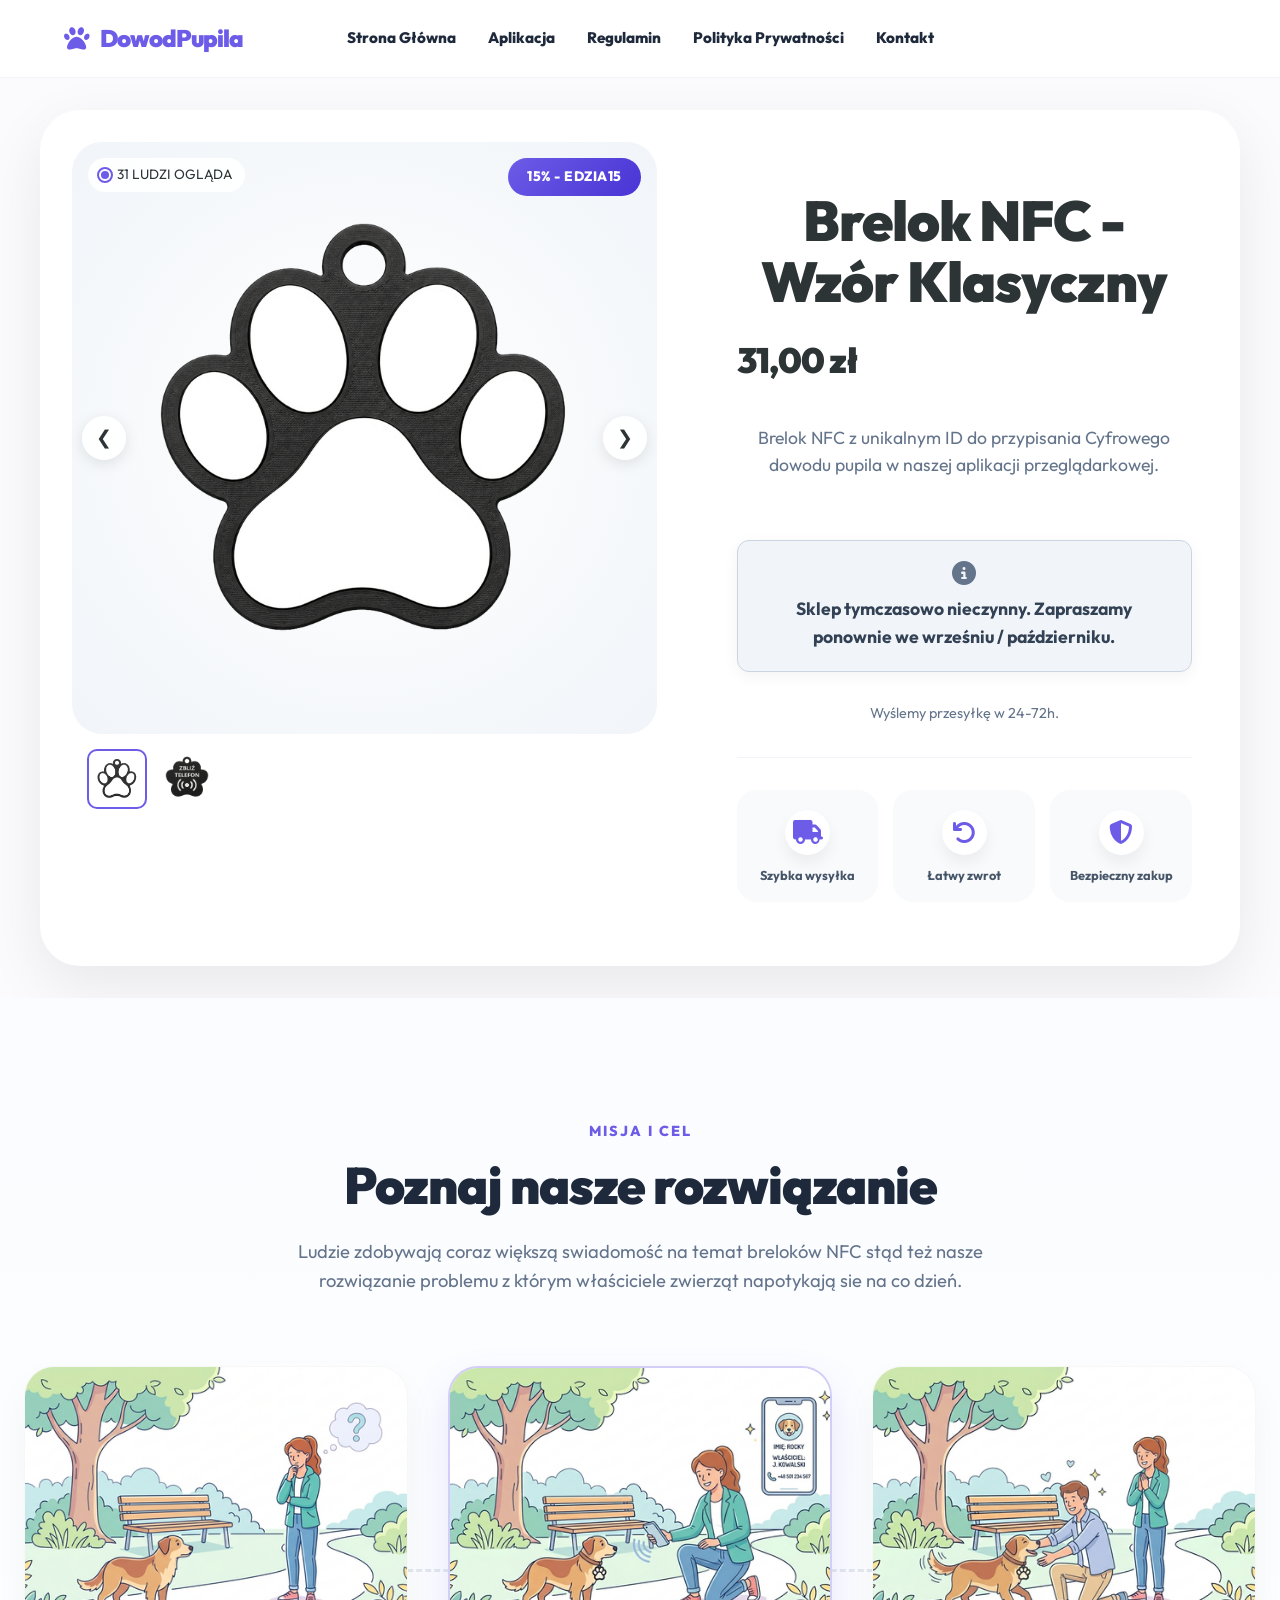
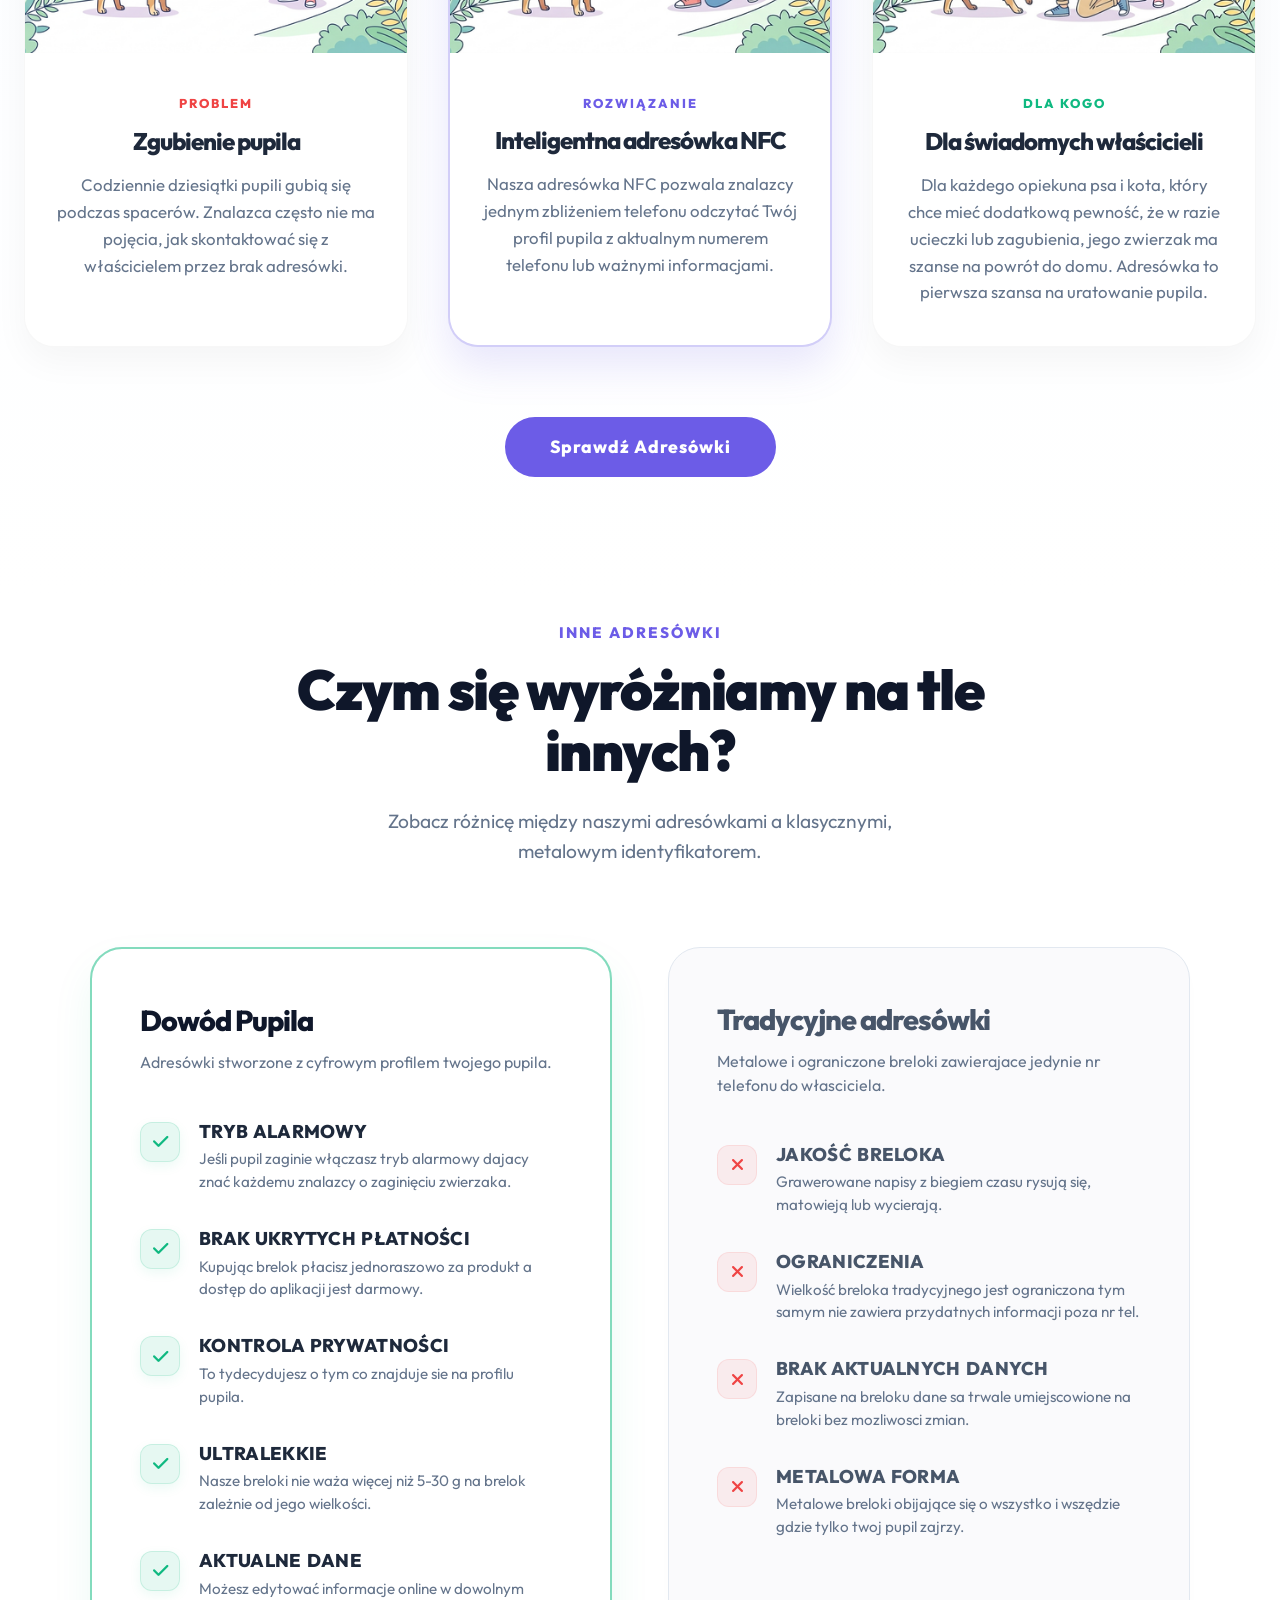
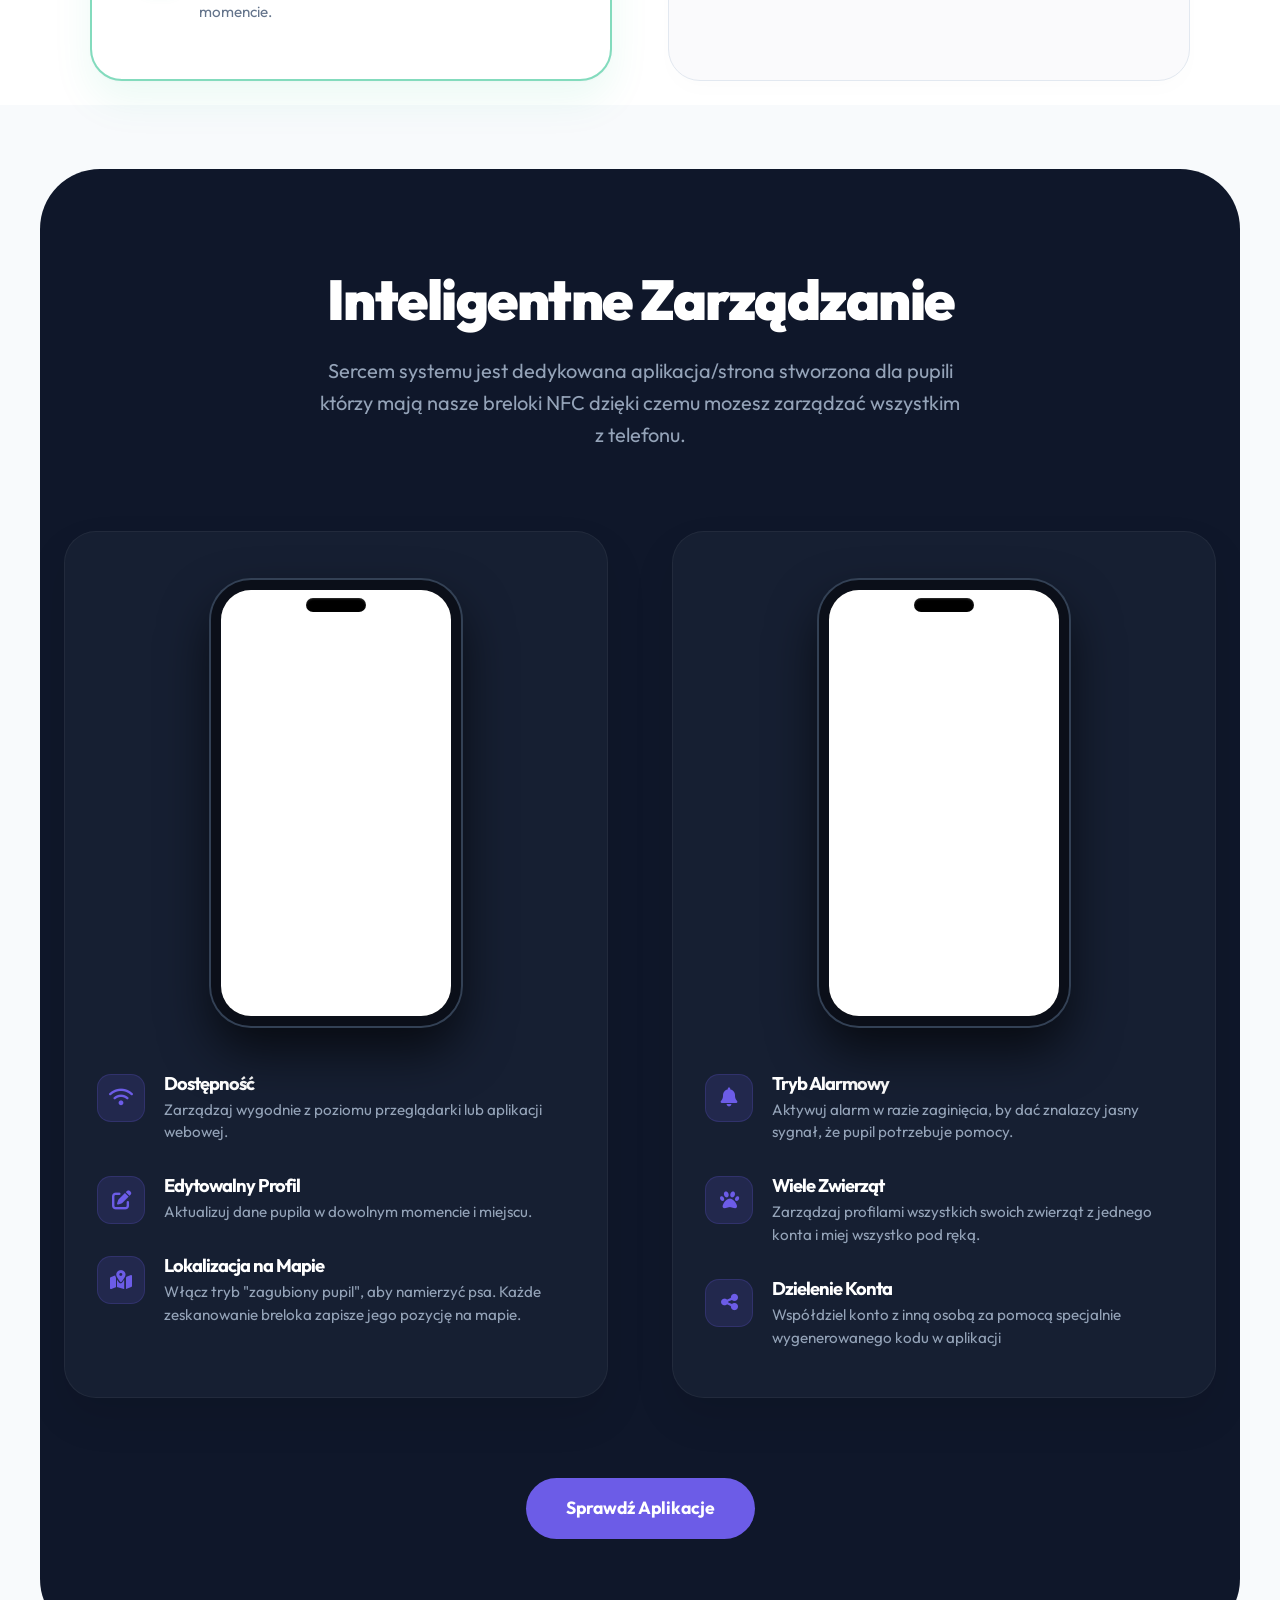
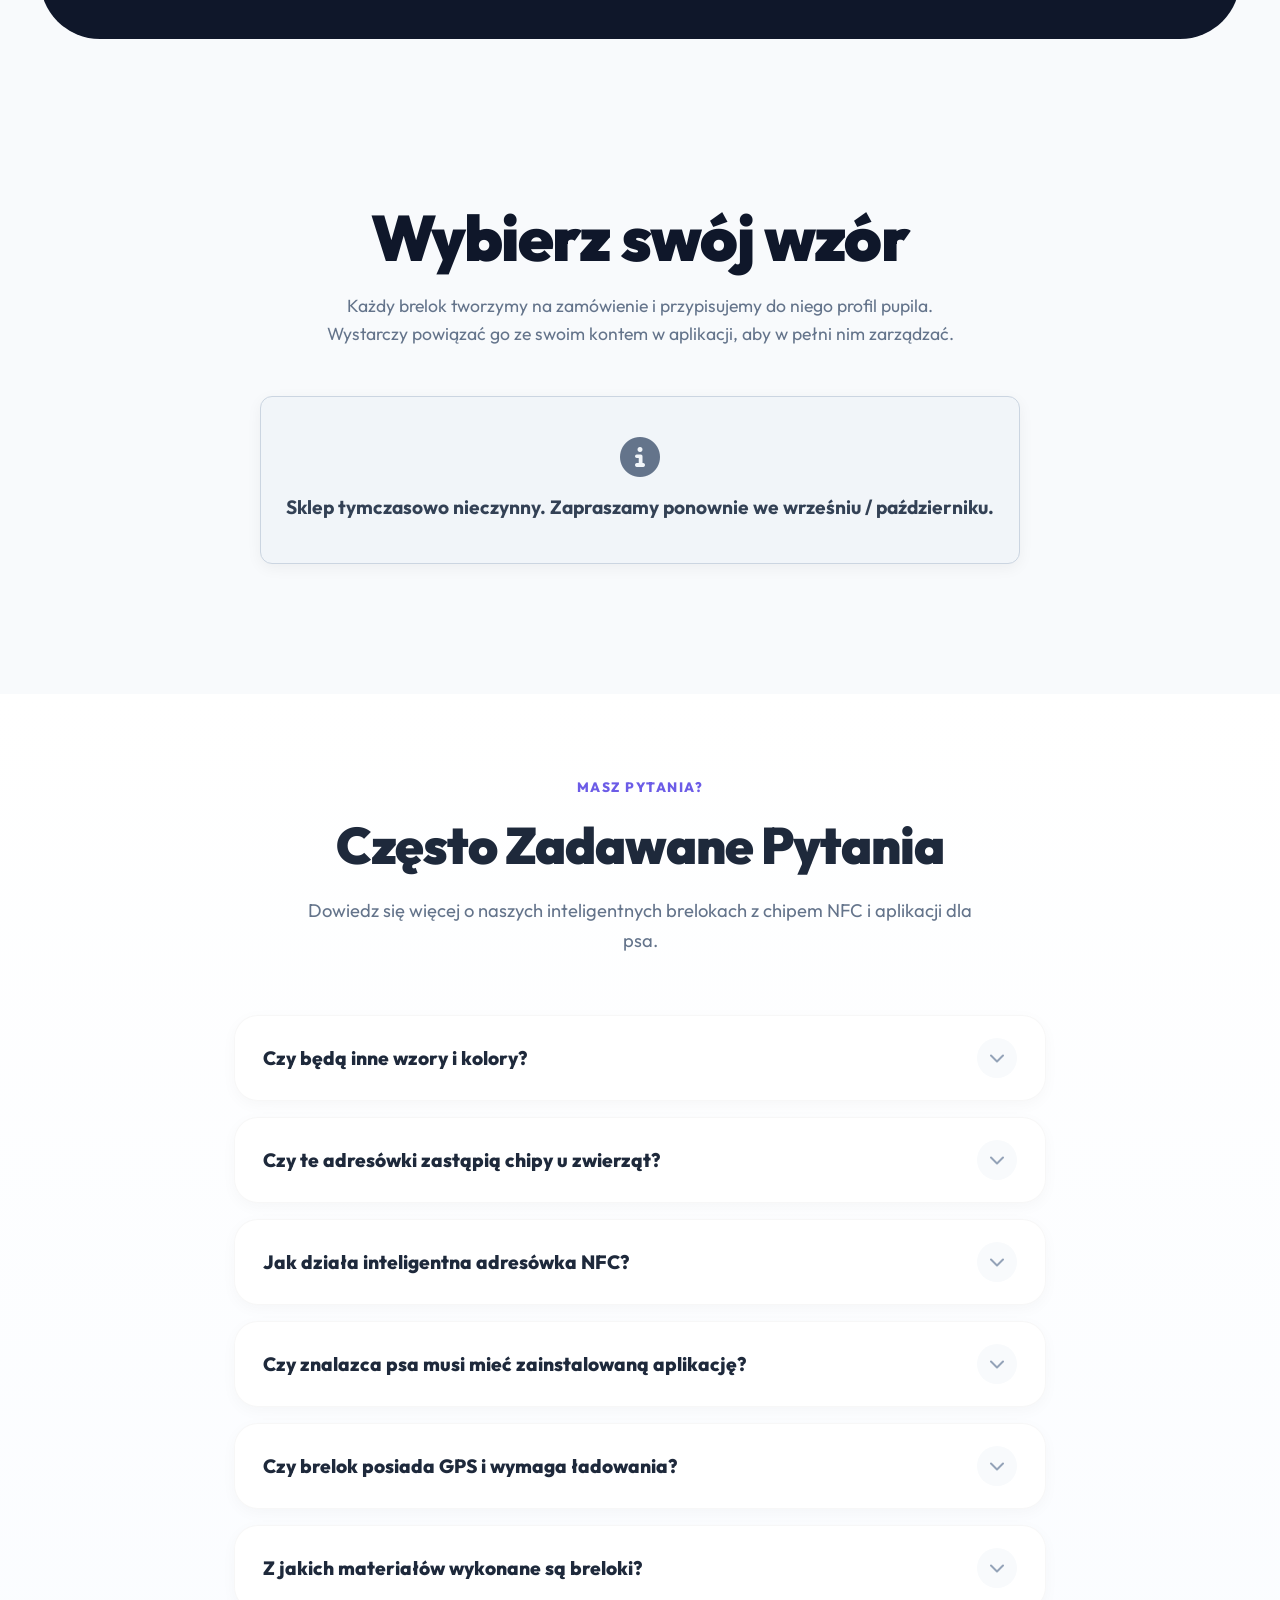
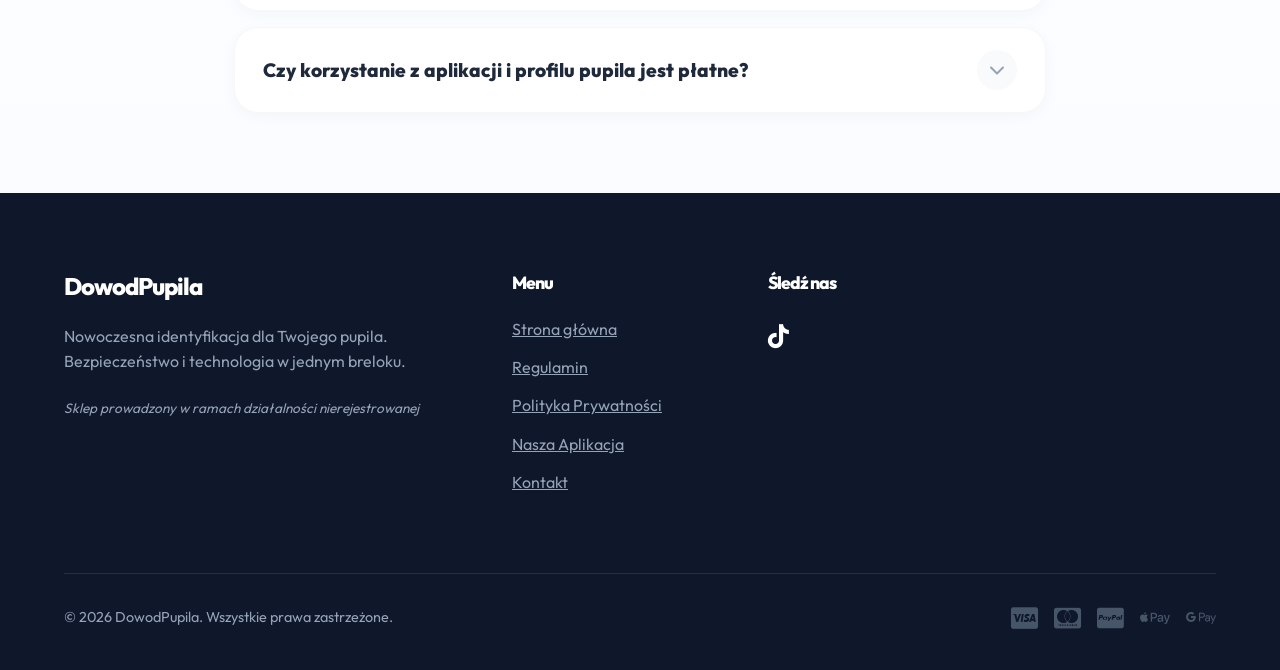
==== commit f0720d19: "Update index.html" ====
--- a/index.html
+++ b/index.html
@@ -409,7 +409,7 @@
                 <a href="https://app.dowodpupila.pl" target="_blank" class="m-nav-item">Aplikacja</a>
                 <a href="regulamin.html" class="m-nav-item">Regulamin</a>
                 <a href="polityka-prywatnosci.html" class="m-nav-item">Polityka Prywatności</a>
-                <a href="contact.html" class="m-nav-item">Kontakt</a>
+                <a href="pages/contact.html" class="m-nav-item">Kontakt</a>
             </div>
             <div class="m-nav-theme-box">
                 <p class="m-theme-title">WYBIERZ SWÓJ KOLOR</p>
--- a/assets/theme.css
+++ b/assets/theme.css
@@ -0,0 +1,1249 @@
+/* 
+  Cyfrowy Dowód Pupila - Premium App-Style Shopify Theme
+  Colors: Deep Purple (#6c5ce7), Gold (#f9ca24), Dark (#0f172a)
+*/
+
+@import url('https://fonts.googleapis.com/css2?family=Outfit:wght@300;400;600;700;800;900&display=swap');
+
+:root {
+    --primary: #6c5ce7;
+    --primary-dark: #4834d4;
+    --accent: #f9ca24;
+    --accent-dark: #e1b12c;
+    --bg-dark: #0f172a;
+    --bg-light: #f8fafc;
+    --text-main: #1e293b;
+    --text-muted: #64748b;
+    --glass: rgba(255, 255, 255, 0.7);
+    --glass-dark: rgba(15, 23, 42, 0.8);
+    --radius: 24px;
+    --shadow: 0 10px 40px rgba(0, 0, 0, 0.1);
+}
+
+/* Color Themes */
+:root[data-theme="orange"] { --primary: #ff7e67; --primary-dark: #e8634c; }
+:root[data-theme="blue"] { --primary: #4facfe; --primary-dark: #278ee8; }
+:root[data-theme="green"] { --primary: #2bc06a; --primary-dark: #1b9b50; }
+:root[data-theme="pink"] { --primary: #ff758c; --primary-dark: #ff5e78; }
+:root[data-theme="red"] { --primary: #ff4b2b; --primary-dark: #e03a1a; }
+:root[data-theme="purple"] { --primary: #a18cd1; --primary-dark: #8e73c8; }
+:root[data-theme="gray"] { --primary: #8793a0; --primary-dark: #6c7a89; }
+
+* {
+    margin: 0;
+    padding: 0;
+    box-sizing: border-box;
+}
+
+html {
+    background-color: var(--bg-dark); /* Prevents white gaps at the bottom of the page */
+}
+
+body {
+    font-family: 'Outfit', sans-serif;
+    background-color: var(--bg-light);
+    color: var(--text-main);
+    line-height: 1.6;
+    overflow-x: clip;
+    min-height: 100vh;
+    min-height: 100dvh;
+    display: flex;
+    flex-direction: column;
+}
+
+main {
+    overflow-x: clip;
+    flex: 1;
+}
+
+/* Typography */
+h1, h2, h3, h4 {
+    font-weight: 800;
+    line-height: 1.1;
+    letter-spacing: -1px;
+}
+
+h1 { font-size: clamp(2.5rem, 6vw, 4.5rem); margin-bottom: 1.5rem; }
+h2 { font-size: clamp(2rem, 5vw, 3rem); margin-bottom: 1.5rem; color: var(--bg-dark); }
+h3 { font-size: 1.5rem; margin-bottom: 1rem; }
+
+.text-gradient {
+    background: linear-gradient(135deg, var(--primary), var(--accent));
+    -webkit-background-clip: text;
+    -webkit-text-fill-color: transparent;
+}
+
+/* Layout */
+.container {
+    max-width: 1200px;
+    margin: 0 auto;
+    padding: 0 1.5rem;
+}
+
+.section {
+    padding: 100px 0;
+}
+
+/* Header */
+.header {
+    position: fixed;
+    top: 0;
+    left: 0;
+    right: 0;
+    height: 80px;
+    background: var(--glass);
+    backdrop-filter: blur(20px);
+    -webkit-backdrop-filter: blur(20px);
+    z-index: 1000;
+    border-bottom: 1px solid rgba(0,0,0,0.05);
+    display: flex;
+    align-items: center;
+    transition: all 0.3s ease;
+}
+
+@media (max-width: 968px) {
+    .header { height: 70px; }
+}
+
+.header-inner {
+    display: flex;
+    justify-content: space-between;
+    align-items: center;
+    width: 100%;
+}
+
+.logo {
+    display: flex;
+    align-items: center;
+    gap: 12px;
+    font-weight: 900;
+    font-size: 1.4rem;
+    color: var(--primary);
+    text-decoration: none;
+}
+
+.logo i {
+    font-size: 1.8rem;
+    color: var(--primary);
+    background: var(--primary-dark);
+    -webkit-background-clip: text;
+    background-clip: text;
+    transition: transform 0.3s ease;
+}
+
+.logo:hover i {
+    transform: rotate(-15deg) scale(1.1);
+}
+
+.logo span {
+    display: block;
+    white-space: nowrap;
+}
+
+@media (max-width: 480px) {
+    .logo img { height: 32px; }
+    .logo span { font-size: 1.1rem; }
+}
+
+.nav {
+    display: flex;
+    align-items: center;
+    gap: 30px;
+}
+
+.nav-link {
+    text-decoration: none;
+    color: var(--text-main);
+    font-weight: 600;
+    transition: color 0.3s;
+}
+
+.nav-link:hover {
+    color: var(--primary);
+}
+
+.cart-icon-wrapper {
+    position: relative;
+    cursor: pointer;
+    font-size: 1.4rem;
+    color: var(--text-main);
+    transition: transform 0.2s;
+}
+
+.cart-icon-wrapper:hover {
+    transform: scale(1.1);
+    color: var(--primary);
+}
+
+.cart-count {
+    position: absolute;
+    top: -8px;
+    right: -10px;
+    background: var(--primary);
+    color: white;
+    font-size: 0.7rem;
+    font-weight: 800;
+    width: 18px;
+    height: 18px;
+    border-radius: 50%;
+    display: flex;
+    justify-content: center;
+    align-items: center;
+    border: 2px solid white;
+}
+
+.nav a {
+    text-decoration: none;
+    color: var(--text-main);
+    font-weight: 600;
+    transition: color 0.3s;
+}
+
+.nav a:hover { color: var(--primary); }
+
+/* Hamburger Menu Button */
+.hamburger-btn {
+    display: none;
+    flex-direction: column;
+    justify-content: space-around;
+    width: 30px;
+    height: 24px;
+    background: transparent;
+    border: none;
+    cursor: pointer;
+    padding: 0;
+    z-index: 1001;
+}
+
+.hamburger-btn span {
+    width: 30px;
+    height: 2px;
+    background: var(--bg-dark);
+    border-radius: 10px;
+    transition: all 0.3s cubic-bezier(0.16, 1, 0.3, 1);
+    position: relative;
+}
+
+@media (max-width: 968px) {
+    .hamburger-btn {
+        display: flex;
+    }
+}
+
+.hamburger-btn.is-active span:nth-child(1) { transform: translateY(8px) rotate(45deg); }
+.hamburger-btn.is-active span:nth-child(2) { opacity: 0; transform: translateX(20px); }
+.hamburger-btn.is-active span:nth-child(3) { transform: translateY(-8px) rotate(-45deg); }
+
+/* Mobile Menu Overlay */
+.mobile-menu {
+    position: fixed;
+    top: 0;
+    left: 0;
+    width: 100%;
+    height: 100vh;
+    background: white;
+    z-index: 1000;
+    display: flex;
+    flex-direction: column;
+    align-items: center;
+    justify-content: center;
+    gap: 2.5rem;
+    transform: translateX(100%);
+    transition: transform 0.6s cubic-bezier(0.16, 1, 0.3, 1);
+}
+
+.mobile-menu.is-open {
+    transform: translateX(0);
+}
+
+.mobile-nav {
+    display: flex;
+    flex-direction: column;
+    align-items: center;
+    gap: 2rem;
+}
+
+.mobile-nav a {
+    font-size: 2rem;
+    font-weight: 800;
+    text-decoration: none;
+    color: var(--bg-dark);
+}
+
+body.menu-open {
+    overflow: hidden;
+}
+
+/* Theme Selector in Mobile Menu */
+.theme-selector {
+    margin-top: 2rem;
+    text-align: center;
+    opacity: 0;
+    transform: translateY(20px);
+    transition: all 0.5s ease 0.7s;
+}
+
+.mobile-navigation.is-open .theme-selector,
+.mobile-menu.is-open .theme-selector {
+    opacity: 1 !important;
+    transform: translateY(0) !important;
+}
+
+.theme-selector p {
+    font-size: 0.9rem;
+    font-weight: 700;
+    text-transform: uppercase;
+    color: var(--text-muted);
+    margin-bottom: 1rem;
+    letter-spacing: 1px;
+}
+
+.color-grid {
+    display: flex;
+    gap: 16px;
+    justify-content: center;
+    flex-wrap: wrap;
+    padding: 0 1rem;
+}
+
+.color-circle {
+    width: 44px;
+    height: 44px;
+    border-radius: 50%;
+    cursor: pointer;
+    border: 4px solid white;
+    box-shadow: 0 4px 15px rgba(0,0,0,0.15);
+    transition: all 0.3s cubic-bezier(0.175, 0.885, 0.32, 1.275);
+}
+
+.color-circle:hover { transform: scale(1.15); }
+.color-circle.active { 
+    border-color: white;
+    transform: scale(1.1);
+    box-shadow: 0 0 0 3px var(--bg-dark), 0 4px 15px rgba(0,0,0,0.2);
+}
+
+.c-purple { background: #6c5ce7; }
+.c-orange { background: #ff7e67; }
+.c-blue { background: #4facfe; }
+.c-green { background: #2bc06a; }
+.c-pink { background: #ff758c; }
+.c-red { background: #ff4b2b; }
+.c-gray { background: #8793a0; }
+
+/* Buttons */
+.btn {
+    display: inline-flex;
+    align-items: center;
+    justify-content: center;
+    padding: 1.1rem 2.5rem;
+    border-radius: 50px;
+    font-weight: 800;
+    text-decoration: none;
+    transition: all 0.3s cubic-bezier(0.175, 0.885, 0.32, 1.275);
+    cursor: pointer;
+    border: none;
+    font-size: 1.1rem;
+}
+
+.btn-primary {
+    background: var(--primary);
+    color: white;
+}
+
+.btn-primary:hover {
+    transform: translateY(-5px);
+}
+
+.btn-accent {
+    background: var(--accent);
+    color: var(--bg-dark);
+}
+
+.btn-accent:hover {
+    transform: translateY(-5px);
+    background: var(--accent-dark);
+}
+
+.btn-full {
+    width: 100%;
+}
+
+/* Hero */
+.hero {
+    padding: 140px 0 100px;
+    background: radial-gradient(circle at top, #f8faff, #fff);
+    overflow: hidden;
+    min-height: 60vh;
+    display: flex;
+    align-items: center;
+}
+
+@media (max-width: 968px) {
+    .hero { 
+        padding: 120px 0 80px;
+        min-height: auto;
+    }
+}
+
+.hero-grid {
+    display: flex;
+    flex-direction: column;
+    align-items: center;
+    text-align: center;
+}
+
+.hero-content {
+    max-width: 900px;
+}
+
+.hero-content h1 {
+    font-size: 3.5rem;
+    margin-bottom: 2rem;
+    letter-spacing: -1px;
+}
+
+.hero-sub {
+    font-size: 1.25rem;
+    max-width: 700px;
+    margin: 0 auto 3rem;
+    color: var(--text-muted);
+}
+
+@media (max-width: 768px) {
+    .hero-content h1 { font-size: 2.2rem; }
+    .hero-sub { font-size: 1.1rem; }
+}
+
+.hero-actions {
+    justify-content: center;
+    gap: 20px;
+}
+
+.hero-image-main {
+    margin: 2rem auto 0.5rem;
+    max-width: 450px;
+    width: 100%;
+    position: relative;
+}
+
+.hero-image-main img {
+    width: 100%;
+    height: auto;
+    animation: float 6s ease-in-out infinite;
+}
+
+@keyframes float {
+    0% { transform: translateY(0px); }
+    50% { transform: translateY(-15px); }
+    100% { transform: translateY(0px); }
+}
+
+@media (max-width: 768px) {
+    .hero-image-main {
+        max-width: 300px;
+        margin: 1.5rem auto 0.5rem;
+    }
+}
+
+
+
+/* Features/Process */
+.process-grid {
+    display: grid;
+    grid-template-columns: repeat(3, 1fr);
+    gap: 2rem;
+    margin-top: 4rem;
+}
+
+.process-card {
+    background: white;
+    padding: 3rem;
+    border-radius: var(--radius);
+    box-shadow: var(--shadow);
+    transition: transform 0.3s;
+    text-align: center;
+}
+
+.process-card:hover { transform: translateY(-10px); }
+
+.icon-box {
+    width: 80px;
+    height: 80px;
+    background: #ffffff;
+    border-radius: 20px;
+    display: flex;
+    align-items: center;
+    justify-content: center;
+    margin: 0 auto 2rem;
+    font-size: 2rem;
+    color: var(--primary);
+    box-shadow: 0 8px 20px rgba(0,0,0,0.06);
+}
+
+/* Product Section */
+.product-grid {
+    display: grid;
+    grid-template-columns: 1fr 1fr;
+    gap: 2rem;
+}
+
+.product-card {
+    background: white;
+    border-radius: 24px;
+    overflow: hidden;
+    box-shadow: 0 10px 40px rgba(0, 0, 0, 0.05);
+    transition: transform 0.4s cubic-bezier(0.16, 1, 0.3, 1), box-shadow 0.4s;
+    border: 1px solid #f1f5f9;
+    width: 100%;
+    min-width: 0;
+    display: flex;
+    flex-direction: column;
+}
+
+.product-card form {
+    display: flex;
+    flex-direction: column;
+    height: 100%;
+    width: 100%;
+    min-width: 0;
+}
+
+.product-card:hover {
+    transform: translateY(-8px);
+    box-shadow: 0 20px 40px rgba(0, 0, 0, 0.08);
+}
+
+.product-carousel-wrapper {
+    position: relative;
+    background: #f8fafc;
+    aspect-ratio: 1/1;
+    overflow: hidden;
+    width: 100%;
+    max-width: 100%;
+    min-width: 0;
+}
+
+.product-carousel {
+    display: flex;
+    overflow-x: auto;
+    scroll-snap-type: x mandatory;
+    scroll-behavior: smooth;
+    -webkit-overflow-scrolling: touch;
+    scrollbar-width: none;
+    width: 100%;
+    max-width: 100%;
+    height: 100%;
+    min-width: 0;
+}
+
+.product-carousel::-webkit-scrollbar {
+    display: none;
+}
+
+.product-carousel-slide {
+    flex: 0 0 100%;
+    width: 100%;
+    height: 100%;
+    scroll-snap-align: start;
+    padding: 1.2rem;
+    display: flex;
+    justify-content: center;
+    align-items: center;
+}
+
+.product-carousel-slide img {
+    width: 100%;
+    height: 100%;
+    object-fit: contain;
+    filter: drop-shadow(0 15px 25px rgba(0,0,0,0.08));
+    transition: transform 0.6s cubic-bezier(0.16, 1, 0.3, 1);
+}
+
+.product-card:hover .product-carousel-slide img {
+    transform: scale(1.05);
+}
+
+.product-carousel-dots {
+    position: absolute;
+    bottom: 12px;
+    left: 0;
+    width: 100%;
+    display: flex;
+    justify-content: center;
+    gap: 6px;
+    z-index: 10;
+}
+
+.product-carousel-dots .dot {
+    width: 8px;
+    height: 8px;
+    background: rgba(0, 0, 0, 0.15);
+    border-radius: 50%;
+    cursor: pointer;
+    transition: all 0.3s ease;
+}
+
+.product-carousel-dots .dot.active {
+    background: var(--primary);
+    transform: scale(1.2);
+}
+
+.product-info {
+    padding: 2rem;
+    text-align: center;
+    background: white;
+}
+
+.product-info h3 {
+    font-size: 1.4rem;
+    color: var(--bg-dark);
+    margin-bottom: 1.2rem;
+    line-height: 1.3;
+}
+
+.price {
+    font-size: 1.8rem;
+    font-weight: 900;
+    color: var(--bg-dark);
+    margin: 1.5rem 0;
+}
+
+.size-selector {
+    margin-bottom: 1.5rem;
+}
+
+.size-selector label {
+    display: block;
+    font-size: 0.85rem;
+    color: var(--text-muted);
+    margin-bottom: 0.8rem;
+    font-weight: 800;
+    text-transform: uppercase;
+    letter-spacing: 1px;
+}
+
+.size-options {
+    display: flex;
+    gap: 8px;
+    flex-wrap: wrap;
+    justify-content: center;
+}
+
+.size-option {
+    flex: 1;
+    min-width: 80px;
+    padding: 10px 12px;
+    border: 2px solid #e2e8f0;
+    border-radius: 12px;
+    text-align: center;
+    font-weight: 700;
+    cursor: pointer;
+    transition: all 0.3s cubic-bezier(0.16, 1, 0.3, 1);
+    font-size: 0.9rem;
+    color: var(--text-dark);
+    background: white;
+}
+
+.size-option:hover {
+    border-color: var(--primary);
+    color: var(--primary);
+}
+
+.size-option.active {
+    background: var(--primary);
+    border-color: var(--primary);
+    color: white;
+    transform: translateY(-2px);
+    box-shadow: 0 8px 15px rgba(0,0,0,0.1);
+}
+
+/* Policy Pages Content */
+
+.policy-header {
+    padding: 12rem 0 4rem;
+    background: #f8fafc;
+    text-align: center;
+    border-bottom: 1px solid #e2e8f0;
+}
+
+.policy-header h1 {
+    font-size: clamp(2.5rem, 6vw, 3.5rem);
+    font-weight: 800;
+    color: var(--bg-dark);
+    margin: 0;
+}
+
+.policy-content {
+    max-width: 800px;
+    margin: 4rem auto 10rem;
+    padding: 0 2rem;
+    line-height: 1.8;
+    color: var(--text-main);
+}
+
+.policy-content h2 {
+    margin: 4rem 0 1.5rem;
+    font-size: 1.8rem;
+    color: var(--bg-dark);
+    padding-bottom: 1rem;
+    border-bottom: 2px solid var(--primary);
+    display: block;
+}
+
+.policy-content p {
+    margin-bottom: 2rem;
+    font-size: 1.15rem;
+}
+
+.policy-content ul {
+    margin: 2rem 0;
+    padding-left: 1.5rem;
+    list-style: none;
+}
+
+.policy-content li {
+    margin-bottom: 1rem;
+    position: relative;
+    padding-left: 1.5rem;
+}
+
+.policy-content li::before {
+    content: '→';
+    position: absolute;
+    left: 0;
+    color: var(--primary);
+    font-weight: bold;
+}
+
+
+.policy-content li {
+    margin-bottom: 0.8rem;
+}
+
+.policy-content strong {
+    color: var(--bg-dark);
+}
+
+/* Footer */
+.footer {
+    padding: 80px 0 40px;
+    background: #0f172a;
+    color: #94a3b8;
+}
+
+.footer-grid {
+    display: grid;
+    grid-template-columns: 2fr 1fr 1fr 1fr;
+    gap: 4rem;
+    margin-bottom: 4rem;
+}
+
+.footer-brand h3 {
+    color: white;
+    margin-bottom: 1.5rem;
+}
+
+.footer-links h4 {
+    color: white;
+    margin-bottom: 1.5rem;
+    font-size: 1.1rem;
+}
+
+.footer-links ul {
+    list-style: none;
+}
+
+.footer-links ul li {
+    margin-bottom: 0.8rem;
+}
+
+.footer-links ul li a {
+    color: #94a3b8;
+    transition: color 0.3s;
+}
+
+.footer-links ul li a:hover {
+    color: var(--primary);
+}
+
+.footer-bottom {
+    border-top: 1px solid rgba(255,255,255,0.1);
+    padding-top: 2rem;
+    display: flex;
+    justify-content: space-between;
+    align-items: center;
+    font-size: 0.9rem;
+}
+
+.social-links {
+    display: flex;
+    gap: 1.5rem;
+}
+
+.social-links a {
+    color: #94a3b8;
+    font-size: 1.5rem;
+    transition: color 0.3s;
+}
+
+.social-links a:hover {
+    color: white;
+}
+
+.payment-methods {
+    display: flex;
+    gap: 1rem;
+    align-items: center;
+}
+
+.payment-methods i {
+    font-size: 1.5rem;
+}
+
+/* Mobile Responsiveness */
+@media (max-width: 968px) {
+    .header-inner { padding: 0 1rem; }
+    
+    .nav { display: none; }
+    .burger { display: flex; }
+    
+    .header .btn-primary { 
+        padding: 0.5rem 1rem;
+        font-size: 0.85rem;
+        margin-right: 12px;
+        min-height: auto;
+        height: auto;
+    }
+    
+    @media (max-width: 400px) {
+        .header .btn-primary { display: none; }
+    }
+    
+    .hero-grid, .process-grid, .app-grid, .product-grid, .footer-grid {
+        grid-template-columns: 1fr;
+    }
+    
+    .hero { text-align: center; padding-top: 110px; }
+    .hero-actions { justify-content: center; }
+    .hero-image { order: -1; margin-bottom: 2rem; }
+    .hero-image img { max-width: 280px; }
+    
+    body { padding-bottom: 0; }
+    .footer { padding-bottom: 140px; }
+}
+
+/* Floating Action Button for Mobile */
+.mobile-fab {
+    position: fixed;
+    bottom: 25px;
+    left: 20px;
+    right: 20px;
+    z-index: 999;
+    display: none;
+    padding: 0;
+}
+
+.mobile-fab .btn {
+    width: 100%;
+    justify-content: center;
+    box-shadow: none;
+}
+
+@media (max-width: 768px) {
+    .mobile-fab { display: block; }
+}
+/* Cart Drawer */
+.cart-drawer {
+    position: fixed;
+    top: 0;
+    right: 0;
+    width: 100%;
+    max-width: 450px;
+    height: 100vh;
+    background: white;
+    z-index: 2000;
+    box-shadow: -10px 0 50px rgba(0,0,0,0.1);
+    display: flex;
+    flex-direction: column;
+    transform: translateX(100%);
+    transition: transform 0.5s cubic-bezier(0.16, 1, 0.3, 1);
+}
+
+.cart-drawer.open {
+    transform: translateX(0);
+}
+
+.cart-overlay {
+    position: fixed;
+    top: 0;
+    left: 0;
+    width: 100%;
+    height: 100%;
+    background: rgba(15, 23, 42, 0.5);
+    backdrop-filter: blur(4px);
+    z-index: 1999;
+    opacity: 0;
+    visibility: hidden;
+    transition: all 0.4s ease;
+}
+
+.cart-overlay.open {
+    opacity: 1;
+    visibility: visible;
+}
+
+.cart-header {
+    padding: 1.5rem;
+    border-bottom: 1px solid #f1f5f9;
+    display: flex;
+    justify-content: space-between;
+    align-items: center;
+}
+
+.cart-header h2 {
+    margin-bottom: 0;
+    font-size: 1.5rem;
+}
+
+.close-cart {
+    background: none;
+    border: none;
+    font-size: 1.5rem;
+    cursor: pointer;
+    color: var(--text-muted);
+}
+
+.cart-items {
+    flex: 1;
+    overflow-y: auto;
+    padding: 1.5rem;
+}
+
+.cart-item {
+    display: flex;
+    gap: 1rem;
+    margin-bottom: 1.5rem;
+    animation: slideIn 0.4s ease-out backwards;
+}
+
+.cart-item-img {
+    width: 80px;
+    height: 80px;
+    border-radius: 12px;
+    object-fit: cover;
+    background: #f8fafc;
+}
+
+.cart-item-info {
+    flex: 1;
+}
+
+.cart-item-info h4 {
+    margin-bottom: 0.2rem;
+    font-size: 1.1rem;
+}
+
+.cart-item-variant {
+    font-size: 0.85rem;
+    color: var(--text-muted);
+    margin-bottom: 0.5rem;
+}
+
+.cart-item-price {
+    font-weight: 700;
+    color: var(--bg-dark);
+}
+
+.cart-item-qty {
+    display: flex;
+    align-items: center;
+    gap: 12px;
+    margin-top: 0.5rem;
+}
+
+.qty-btn {
+    width: 28px;
+    height: 28px;
+    border-radius: 50%;
+    border: 1px solid #e2e8f0;
+    background: white;
+    cursor: pointer;
+    display: flex;
+    justify-content: center;
+    align-items: center;
+    transition: all 0.2s;
+}
+
+.qty-btn:hover {
+    background: var(--bg-light);
+    border-color: var(--primary);
+}
+
+.remove-item {
+    color: #ef4444;
+    font-size: 0.8rem;
+    text-decoration: underline;
+    cursor: pointer;
+    margin-top: 0.5rem;
+    display: inline-block;
+}
+
+.cart-footer {
+    padding: 1.5rem;
+    border-top: 1px solid #f1f5f9;
+    background: #f8fafc;
+}
+
+.cart-total {
+    display: flex;
+    justify-content: space-between;
+    margin-bottom: 1.5rem;
+    font-size: 1.2rem;
+    font-weight: 800;
+}
+
+.cart-empty-msg {
+    text-align: center;
+    margin-top: 5rem;
+    color: var(--text-muted);
+}
+
+.cart-empty-msg i {
+    font-size: 3rem;
+    margin-bottom: 1rem;
+    display: block;
+    opacity: 0.3;
+}
+
+@keyframes slideIn {
+    from { opacity: 0; transform: translateX(20px); }
+    to { opacity: 1; transform: translateX(0); }
+}
+
+@media (max-width: 480px) {
+    .cart-drawer { max-width: 100%; }
+}
+
+/* Floating App Button */
+.app-fab {
+    position: fixed;
+    bottom: 100px;
+    left: 20px;
+    width: 60px;
+    height: 60px;
+    background: white;
+    border-radius: 50%;
+    display: flex;
+    align-items: center;
+    justify-content: center;
+    box-shadow: 0 10px 30px rgba(0,0,0,0.2);
+    z-index: 99;
+    cursor: pointer;
+    transition: all 0.3s cubic-bezier(0.175, 0.885, 0.32, 1.275);
+    border: 2px solid var(--primary);
+    overflow: hidden;
+}
+
+.app-fab img {
+    width: 100%;
+    height: 100%;
+    object-fit: cover;
+}
+
+.app-fab:hover {
+    transform: scale(1.1) rotate(5deg);
+}
+
+.app-fab::before {
+    content: '';
+    position: absolute;
+    width: 100%;
+    height: 100%;
+    border-radius: 50%;
+    background: var(--primary);
+    opacity: 0.3;
+    animation: pulseApp 2s infinite;
+    z-index: -1;
+}
+
+@keyframes pulseApp {
+    0% { transform: scale(1); opacity: 0.5; }
+    100% { transform: scale(1.5); opacity: 0; }
+}
+
+@media (max-width: 768px) {
+    .app-fab {
+        bottom: 80px;
+        left: 15px;
+        width: 50px;
+        height: 50px;
+    }
+
+    .product-grid {
+        gap: 1.5rem;
+    }
+
+    .product-card {
+        max-width: 400px;
+        margin: 0 auto;
+    }
+
+    .product-carousel-wrapper {
+        aspect-ratio: 4/3; /* Less tall on mobile */
+    }
+
+    .product-info {
+        padding: 1.5rem;
+    }
+
+    .product-info h3 {
+        font-size: 1.25rem;
+        margin-bottom: 0.5rem;
+    }
+
+    .price {
+        font-size: 1.5rem;
+        margin: 1rem 0;
+    }
+
+    .size-selector {
+        margin-bottom: 1.2rem;
+    }
+
+    .size-options {
+        gap: 8px;
+    }
+
+    .size-option {
+        padding: 8px;
+        font-size: 0.9rem;
+    }
+
+    .btn {
+        padding: 0.8rem 1.5rem;
+        font-size: 1rem;
+    }
+}
+
+/* Messenger Popup Notification */
+.messenger-popup {
+    position: fixed;
+    bottom: 30px;
+    right: -400px;
+    width: 350px;
+    background: white;
+    border-radius: 20px;
+    box-shadow: 0 10px 40px rgba(0, 0, 0, 0.15);
+    z-index: 9999;
+    font-family: 'Outfit', sans-serif;
+    transition: right 0.5s cubic-bezier(0.175, 0.885, 0.32, 1.275);
+    overflow: hidden;
+    border: 1px solid rgba(0,0,0,0.05);
+}
+
+.messenger-popup.show {
+    right: 30px;
+}
+
+@media (max-width: 480px) {
+    .messenger-popup {
+        width: calc(100% - 40px);
+        bottom: 20px;
+        right: -100%;
+    }
+    .messenger-popup.show {
+        right: 20px;
+    }
+}
+
+.messenger-popup-header {
+    display: flex;
+    justify-content: space-between;
+    align-items: center;
+    padding: 12px 16px;
+    border-bottom: 1px solid #f1f5f9;
+}
+
+.messenger-popup-sender {
+    display: flex;
+    align-items: center;
+    gap: 12px;
+}
+
+.messenger-popup-avatar {
+    width: 36px;
+    height: 36px;
+    border-radius: 50%;
+    background: var(--bg-light);
+    display: flex;
+    align-items: center;
+    justify-content: center;
+    overflow: hidden;
+    border: 1px solid #e2e8f0;
+}
+
+.messenger-popup-avatar img {
+    width: 100%;
+    height: 100%;
+    object-fit: cover;
+}
+
+.messenger-popup-info {
+    display: flex;
+    flex-direction: column;
+}
+
+.messenger-popup-name {
+    font-weight: 700;
+    font-size: 0.95rem;
+    color: var(--text-main);
+}
+
+.messenger-popup-time {
+    font-size: 0.75rem;
+    color: var(--text-muted);
+}
+
+.messenger-popup-close {
+    background: transparent;
+    border: none;
+    color: var(--text-muted);
+    font-size: 1.2rem;
+    cursor: pointer;
+    padding: 4px;
+    border-radius: 50%;
+    transition: background 0.3s, color 0.3s;
+    display: flex;
+    align-items: center;
+    justify-content: center;
+    width: 30px;
+    height: 30px;
+}
+
+.messenger-popup-close:hover {
+    background: #f1f5f9;
+    color: var(--text-main);
+}
+
+.messenger-popup-content-link {
+    display: block;
+    text-decoration: none;
+    color: inherit;
+    transition: background 0.3s;
+}
+
+.messenger-popup-content-link:hover {
+    background: #f8fafc;
+}
+
+.messenger-popup-body {
+    padding: 16px;
+}
+
+.messenger-popup-body p {
+    font-size: 0.95rem;
+    line-height: 1.5;
+    margin: 0;
+    color: var(--text-main);
+}
